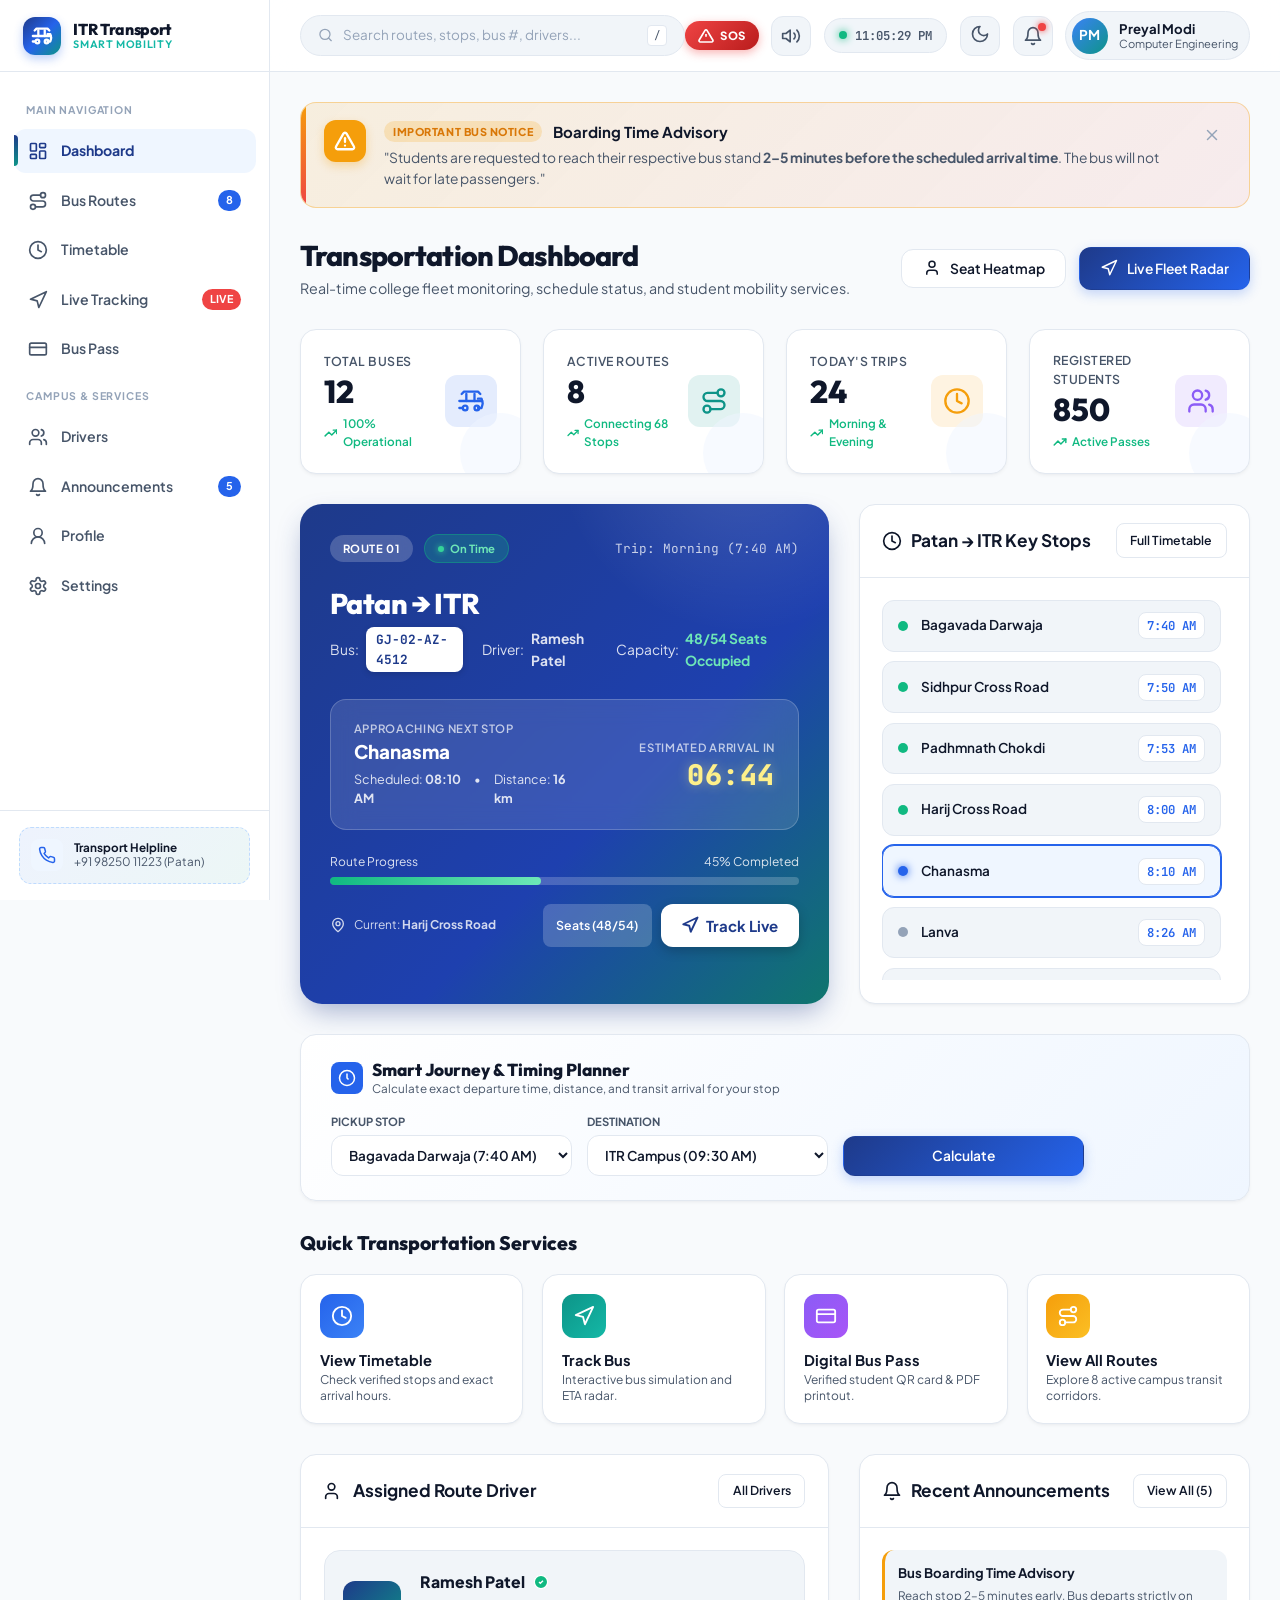
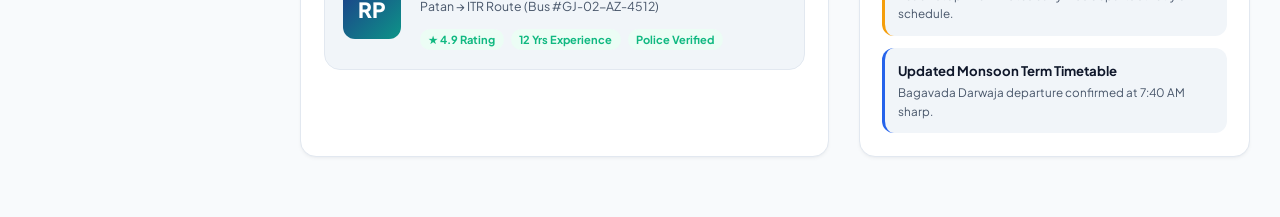
==== index.html @ 376e0df1 "Baseline: original Smart College Transport" ====
<!DOCTYPE html>
<html lang="en">
<head>
    <meta charset="UTF-8">
    <meta name="viewport" content="width=device-width, initial-scale=1.0">
    <title>Smart College Transport Management System</title>
    <meta name="description" content="Modern, smart college transportation portal for bus routes, live tracking simulation, timetables, and digital bus passes.">
    
    <!-- CSS Stylesheets -->
    <link rel="stylesheet" href="css/style.css">
    <link rel="stylesheet" href="css/dashboard.css">
    <link rel="stylesheet" href="css/responsive.css">
</head>
<body>
    <div class="app-container">
        <!-- Sidebar Navigation -->
        <aside class="sidebar">
            <div class="sidebar-header">
                <a href="index.html" class="brand-badge">
                    <div class="brand-icon">
                        <svg xmlns="http://www.w3.org/2000/svg" width="22" height="22" viewBox="0 0 24 24" fill="none" stroke="currentColor" stroke-width="2.5" stroke-linecap="round" stroke-linejoin="round"><path d="M8 6v6"></path><path d="M15 6v6"></path><path d="M2 12h19.6"></path><path d="M18 18h3s.5-1.7.8-2.8c.1-.4.2-.8.2-1.2 0-.4-.1-.8-.2-1.2l-.8-2.8H18"></path><path d="M4 18H2"></path><path d="m4 6 2-2h12l2 2"></path><circle cx="7" cy="18" r="2"></circle><circle cx="17" cy="18" r="2"></circle></svg>
                    </div>
                    <div class="brand-text">
                        <span class="brand-title">ITR Transport</span>
                        <span class="brand-subtitle">Smart Mobility</span>
                    </div>
                </a>
            </div>

            <nav class="sidebar-nav">
                <div class="nav-section-title">Main Navigation</div>
                <a href="index.html" class="nav-link active">
                    <svg xmlns="http://www.w3.org/2000/svg" width="20" height="20" viewBox="0 0 24 24" fill="none" stroke="currentColor" stroke-width="2" stroke-linecap="round" stroke-linejoin="round"><rect width="7" height="9" x="3" y="3" rx="1"></rect><rect width="7" height="5" x="14" y="3" rx="1"></rect><rect width="7" height="9" x="14" y="12" rx="1"></rect><rect width="7" height="5" x="3" y="16" rx="1"></rect></svg>
                    <span>Dashboard</span>
                </a>
                <a href="routes.html" class="nav-link">
                    <svg xmlns="http://www.w3.org/2000/svg" width="20" height="20" viewBox="0 0 24 24" fill="none" stroke="currentColor" stroke-width="2" stroke-linecap="round" stroke-linejoin="round"><circle cx="6" cy="19" r="3"></circle><path d="M9 19h8.5a3.5 3.5 0 0 0 0-7h-11a3.5 3.5 0 0 1 0-7H15"></path><circle cx="18" cy="5" r="3"></circle></svg>
                    <span>Bus Routes</span>
                    <span class="nav-badge">8</span>
                </a>
                <a href="timetable.html" class="nav-link">
                    <svg xmlns="http://www.w3.org/2000/svg" width="20" height="20" viewBox="0 0 24 24" fill="none" stroke="currentColor" stroke-width="2" stroke-linecap="round" stroke-linejoin="round"><circle cx="12" cy="12" r="10"></circle><polyline points="12 6 12 12 16 14"></polyline></svg>
                    <span>Timetable</span>
                </a>
                <a href="tracking.html" class="nav-link">
                    <svg xmlns="http://www.w3.org/2000/svg" width="20" height="20" viewBox="0 0 24 24" fill="none" stroke="currentColor" stroke-width="2" stroke-linecap="round" stroke-linejoin="round"><polygon points="3 11 22 2 13 21 11 13 3 11"></polygon></svg>
                    <span>Live Tracking</span>
                    <span class="nav-badge live-pulse">LIVE</span>
                </a>
                <a href="bus-pass.html" class="nav-link">
                    <svg xmlns="http://www.w3.org/2000/svg" width="20" height="20" viewBox="0 0 24 24" fill="none" stroke="currentColor" stroke-width="2" stroke-linecap="round" stroke-linejoin="round"><rect width="20" height="14" x="2" y="5" rx="2"></rect><line x1="2" x2="22" y1="10" y2="10"></line></svg>
                    <span>Bus Pass</span>
                </a>

                <div class="nav-section-title">Campus & Services</div>
                <a href="drivers.html" class="nav-link">
                    <svg xmlns="http://www.w3.org/2000/svg" width="20" height="20" viewBox="0 0 24 24" fill="none" stroke="currentColor" stroke-width="2" stroke-linecap="round" stroke-linejoin="round"><path d="M16 21v-2a4 4 0 0 0-4-4H6a4 4 0 0 0-4 4v2"></path><circle cx="9" cy="7" r="4"></circle><path d="M22 21v-2a4 4 0 0 0-3-3.87"></path><path d="M16 3.13a4 4 0 0 1 0 7.75"></path></svg>
                    <span>Drivers</span>
                </a>
                <a href="announcements.html" class="nav-link">
                    <svg xmlns="http://www.w3.org/2000/svg" width="20" height="20" viewBox="0 0 24 24" fill="none" stroke="currentColor" stroke-width="2" stroke-linecap="round" stroke-linejoin="round"><path d="M6 8a6 6 0 0 1 12 0c0 7 3 9 3 9H3s3-2 3-9"></path><path d="M10.3 21a1.94 1.94 0 0 0 3.4 0"></path></svg>
                    <span>Announcements</span>
                    <span class="nav-badge">5</span>
                </a>
                <a href="profile.html" class="nav-link">
                    <svg xmlns="http://www.w3.org/2000/svg" width="20" height="20" viewBox="0 0 24 24" fill="none" stroke="currentColor" stroke-width="2" stroke-linecap="round" stroke-linejoin="round"><circle cx="12" cy="8" r="5"></circle><path d="M20 21a8 8 0 1 0-16 0"></path></svg>
                    <span>Profile</span>
                </a>
                <a href="settings.html" class="nav-link">
                    <svg xmlns="http://www.w3.org/2000/svg" width="20" height="20" viewBox="0 0 24 24" fill="none" stroke="currentColor" stroke-width="2" stroke-linecap="round" stroke-linejoin="round"><path d="M12.22 2h-.44a2 2 0 0 0-2 2v.18a2 2 0 0 1-1 1.73l-.43.25a2 2 0 0 1-2 0l-.15-.08a2 2 0 0 0-2.73.73l-.22.38a2 2 0 0 0 .73 2.73l.15.1a2 2 0 0 1 1 1.72v.51a2 2 0 0 1-1 1.74l-.15.09a2 2 0 0 0-.73 2.73l.22.38a2 2 0 0 0 2.73.73l.15-.08a2 2 0 0 1 2 0l.43.25a2 2 0 0 1 1 1.73V20a2 2 0 0 0 2 2h.44a2 2 0 0 0 2-2v-.18a2 2 0 0 1 1-1.73l.43-.25a2 2 0 0 1 2 0l.15.08a2 2 0 0 0 2.73-.73l.22-.39a2 2 0 0 0-.73-2.73l-.15-.08a2 2 0 0 1-1-1.74v-.5a2 2 0 0 1 1-1.74l.15-.09a2 2 0 0 0 .73-2.73l-.22-.38a2 2 0 0 0-2.73-.73l-.15.08a2 2 0 0 1-2 0l-.43-.25a2 2 0 0 1-1-1.73V4a2 2 0 0 0-2-2z"></path><circle cx="12" cy="12" r="3"></circle></svg>
                    <span>Settings</span>
                </a>
            </nav>

            <div class="sidebar-footer">
                <div class="sidebar-driver-assist">
                    <div class="help-icon">
                        <svg xmlns="http://www.w3.org/2000/svg" width="18" height="18" viewBox="0 0 24 24" fill="none" stroke="currentColor" stroke-width="2" stroke-linecap="round" stroke-linejoin="round"><path d="M22 16.92v3a2 2 0 0 1-2.18 2 19.79 19.79 0 0 1-8.63-3.07 19.5 19.5 0 0 1-6-6 19.79 19.79 0 0 1-3.07-8.67A2 2 0 0 1 4.11 2h3a2 2 0 0 1 2 1.72 12.84 12.84 0 0 0 .7 2.81 2 2 0 0 1-.45 2.11L8.09 9.91a16 16 0 0 0 6 6l1.27-1.27a2 2 0 0 1 2.11-.45 12.84 12.84 0 0 0 2.81.7A2 2 0 0 1 22 16.92z"></path></svg>
                    </div>
                    <div class="help-info">
                        <div class="help-title">Transport Helpline</div>
                        <div class="help-sub">+91 98250 11223 (Patan)</div>
                    </div>
                </div>
            </div>
        </aside>

        <!-- Main Content Area -->
        <div class="main-wrapper">
            <!-- Header / Navbar -->
            <header class="top-header">
                <div class="header-left">
                    <button class="menu-toggle-btn" aria-label="Toggle Navigation Menu">
                        <svg xmlns="http://www.w3.org/2000/svg" width="22" height="22" viewBox="0 0 24 24" fill="none" stroke="currentColor" stroke-width="2" stroke-linecap="round" stroke-linejoin="round"><line x1="4" x2="20" y1="12" y2="12"></line><line x1="4" x2="20" y1="6" y2="6"></line><line x1="4" x2="20" y1="18" y2="18"></line></svg>
                    </button>
                    
                    <div class="global-search-bar trigger-search-modal">
                        <div class="search-input-wrapper">
                            <svg xmlns="http://www.w3.org/2000/svg" width="18" height="18" viewBox="0 0 24 24" fill="none" stroke="currentColor" stroke-width="2" stroke-linecap="round" stroke-linejoin="round" class="search-icon"><circle cx="11" cy="11" r="8"></circle><path d="m21 21-4.3-4.3"></path></svg>
                            <span class="search-input" style="color: var(--text-subtle);">Search routes, stops, bus #, drivers...</span>
                            <span class="search-shortcut">/</span>
                        </div>
                    </div>
                </div>

                <div class="header-right">
                    <!-- SOS Safety Button -->
                    <button class="sos-header-btn trigger-sos-modal" aria-label="Emergency SOS">
                        <svg xmlns="http://www.w3.org/2000/svg" width="16" height="16" viewBox="0 0 24 24" fill="none" stroke="currentColor" stroke-width="2.5"><path d="M10.29 3.86 1.82 18a2 2 0 0 0 1.71 3h16.94a2 2 0 0 0 1.71-3L13.71 3.86a2 2 0 0 0-3.42 0z"></path><line x1="12" y1="9" x2="12" y2="13"></line><line x1="12" y1="17" x2="12.01" y2="17"></line></svg>
                        <span>SOS</span>
                    </button>

                    <!-- Audio Synth Mute Toggle -->
                    <button id="headerAudioToggleBtn" class="header-action-btn" aria-label="Toggle Sound & Voice">
                        <svg xmlns="http://www.w3.org/2000/svg" width="20" height="20" viewBox="0 0 24 24" fill="none" stroke="currentColor" stroke-width="2" stroke-linecap="round" stroke-linejoin="round"><polygon points="11 5 6 9 2 9 2 15 6 15 11 19 11 5"></polygon><path d="M15.54 8.46a5 5 0 0 1 0 7.07"></path><path d="M19.07 4.93a10 10 0 0 1 0 14.14"></path></svg>
                    </button>

                    <div class="live-clock-pill">
                        <span class="pulse-dot"></span>
                        <span id="liveClockDisplay">07:40:00 AM</span>
                    </div>

                    <button class="header-action-btn theme-toggle-btn" aria-label="Toggle Theme">
                        <span class="theme-icon">
                            <svg xmlns="http://www.w3.org/2000/svg" width="20" height="20" viewBox="0 0 24 24" fill="none" stroke="currentColor" stroke-width="2" stroke-linecap="round" stroke-linejoin="round"><path d="M12 3a6 6 0 0 0 9 9 9 9 0 1 1-9-9Z"></path></svg>
                        </span>
                    </button>

                    <a href="announcements.html" class="header-action-btn" aria-label="Notifications">
                        <svg xmlns="http://www.w3.org/2000/svg" width="20" height="20" viewBox="0 0 24 24" fill="none" stroke="currentColor" stroke-width="2" stroke-linecap="round" stroke-linejoin="round"><path d="M6 8a6 6 0 0 1 12 0c0 7 3 9 3 9H3s3-2 3-9"></path><path d="M10.3 21a1.94 1.94 0 0 0 3.4 0"></path></svg>
                        <span class="btn-badge"></span>
                    </a>

                    <a href="profile.html" class="header-profile-btn">
                        <div class="avatar-circle header-student-avatar">PM</div>
                        <div class="profile-meta">
                            <div class="profile-name header-student-name">Preyal Modi</div>
                            <div class="profile-role header-student-role">Computer Engineering</div>
                        </div>
                    </a>
                </div>
            </header>

            <!-- Dashboard Body -->
            <main class="page-content">
                <!-- Important Transport Notice Banner -->
                <div class="notice-banner">
                    <div class="notice-icon-box">
                        <svg xmlns="http://www.w3.org/2000/svg" width="22" height="22" viewBox="0 0 24 24" fill="none" stroke="currentColor" stroke-width="2.5" stroke-linecap="round" stroke-linejoin="round"><path d="m21.73 18-8-14a2 2 0 0 0-3.48 0l-8 14A2 2 0 0 0 4 21h16a2 2 0 0 0 1.73-3Z"></path><line x1="12" y1="9" x2="12" y2="13"></line><line x1="12" y1="17" x2="12.01" y2="17"></line></svg>
                    </div>
                    <div class="notice-content">
                        <div class="notice-header-row">
                            <span class="notice-tag">Important Bus Notice</span>
                            <span class="notice-title">Boarding Time Advisory</span>
                        </div>
                        <p class="notice-text">
                            "Students are requested to reach their respective bus stand <strong>2–5 minutes before the scheduled arrival time</strong>. The bus will not wait for late passengers."
                        </p>
                    </div>
                    <button class="notice-close-btn" onclick="this.closest('.notice-banner').remove()" aria-label="Dismiss Notice">
                        <svg xmlns="http://www.w3.org/2000/svg" width="18" height="18" viewBox="0 0 24 24" fill="none" stroke="currentColor" stroke-width="2" stroke-linecap="round" stroke-linejoin="round"><line x1="18" y1="6" x2="6" y2="18"></line><line x1="6" y1="6" x2="18" y2="18"></line></svg>
                    </button>
                </div>

                <!-- Page Header Title -->
                <div class="page-header">
                    <div class="page-title-group">
                        <h1>
                            <span>Transportation Dashboard</span>
                        </h1>
                        <p class="page-subtitle">Real-time college fleet monitoring, schedule status, and student mobility services.</p>
                    </div>
                    <div class="page-actions">
                        <button class="btn btn-secondary trigger-seat-modal">
                            <svg xmlns="http://www.w3.org/2000/svg" width="18" height="18" viewBox="0 0 24 24" fill="none" stroke="currentColor" stroke-width="2"><path d="M19 21v-2a4 4 0 0 0-4-4H9a4 4 0 0 0-4 4v2"></path><circle cx="12" cy="7" r="4"></circle></svg>
                            <span>Seat Heatmap</span>
                        </button>
                        <a href="tracking.html" class="btn btn-primary">
                            <svg xmlns="http://www.w3.org/2000/svg" width="18" height="18" viewBox="0 0 24 24" fill="none" stroke="currentColor" stroke-width="2" stroke-linecap="round" stroke-linejoin="round"><polygon points="3 11 22 2 13 21 11 13 3 11"></polygon></svg>
                            <span>Live Fleet Radar</span>
                        </a>
                    </div>
                </div>

                <!-- Statistics Cards (4 Cards) -->
                <section class="stats-grid">
                    <!-- Total Buses -->
                    <div class="stat-card stat-buses">
                        <div class="stat-info">
                            <span class="stat-label">Total Buses</span>
                            <span class="stat-value">12</span>
                            <div class="stat-trend">
                                <svg xmlns="http://www.w3.org/2000/svg" width="14" height="14" viewBox="0 0 24 24" fill="none" stroke="currentColor" stroke-width="2.5" stroke-linecap="round" stroke-linejoin="round"><polyline points="22 7 13.5 15.5 8.5 10.5 2 17"></polyline><polyline points="16 7 22 7 22 13"></polyline></svg>
                                <span>100% Operational</span>
                            </div>
                        </div>
                        <div class="stat-icon-wrapper">
                            <svg xmlns="http://www.w3.org/2000/svg" width="28" height="28" viewBox="0 0 24 24" fill="none" stroke="currentColor" stroke-width="2" stroke-linecap="round" stroke-linejoin="round"><path d="M8 6v6"></path><path d="M15 6v6"></path><path d="M2 12h19.6"></path><path d="M18 18h3s.5-1.7.8-2.8c.1-.4.2-.8.2-1.2 0-.4-.1-.8-.2-1.2l-.8-2.8H18"></path><path d="M4 18H2"></path><path d="m4 6 2-2h12l2 2"></path><circle cx="7" cy="18" r="2"></circle><circle cx="17" cy="18" r="2"></circle></svg>
                        </div>
                    </div>

                    <!-- Active Routes -->
                    <div class="stat-card stat-routes">
                        <div class="stat-info">
                            <span class="stat-label">Active Routes</span>
                            <span class="stat-value">8</span>
                            <div class="stat-trend">
                                <svg xmlns="http://www.w3.org/2000/svg" width="14" height="14" viewBox="0 0 24 24" fill="none" stroke="currentColor" stroke-width="2.5" stroke-linecap="round" stroke-linejoin="round"><polyline points="22 7 13.5 15.5 8.5 10.5 2 17"></polyline><polyline points="16 7 22 7 22 13"></polyline></svg>
                                <span>Connecting 68 Stops</span>
                            </div>
                        </div>
                        <div class="stat-icon-wrapper">
                            <svg xmlns="http://www.w3.org/2000/svg" width="28" height="28" viewBox="0 0 24 24" fill="none" stroke="currentColor" stroke-width="2" stroke-linecap="round" stroke-linejoin="round"><circle cx="6" cy="19" r="3"></circle><path d="M9 19h8.5a3.5 3.5 0 0 0 0-7h-11a3.5 3.5 0 0 1 0-7H15"></path><circle cx="18" cy="5" r="3"></circle></svg>
                        </div>
                    </div>

                    <!-- Today's Trips -->
                    <div class="stat-card stat-trips">
                        <div class="stat-info">
                            <span class="stat-label">Today's Trips</span>
                            <span class="stat-value">24</span>
                            <div class="stat-trend">
                                <svg xmlns="http://www.w3.org/2000/svg" width="14" height="14" viewBox="0 0 24 24" fill="none" stroke="currentColor" stroke-width="2.5" stroke-linecap="round" stroke-linejoin="round"><polyline points="22 7 13.5 15.5 8.5 10.5 2 17"></polyline><polyline points="16 7 22 7 22 13"></polyline></svg>
                                <span>Morning & Evening</span>
                            </div>
                        </div>
                        <div class="stat-icon-wrapper">
                            <svg xmlns="http://www.w3.org/2000/svg" width="28" height="28" viewBox="0 0 24 24" fill="none" stroke="currentColor" stroke-width="2" stroke-linecap="round" stroke-linejoin="round"><circle cx="12" cy="12" r="10"></circle><polyline points="12 6 12 12 16 14"></polyline></svg>
                        </div>
                    </div>

                    <!-- Registered Students -->
                    <div class="stat-card stat-students">
                        <div class="stat-info">
                            <span class="stat-label">Registered Students</span>
                            <span class="stat-value">850</span>
                            <div class="stat-trend">
                                <svg xmlns="http://www.w3.org/2000/svg" width="14" height="14" viewBox="0 0 24 24" fill="none" stroke="currentColor" stroke-width="2.5" stroke-linecap="round" stroke-linejoin="round"><polyline points="22 7 13.5 15.5 8.5 10.5 2 17"></polyline><polyline points="16 7 22 7 22 13"></polyline></svg>
                                <span>Active Passes</span>
                            </div>
                        </div>
                        <div class="stat-icon-wrapper">
                            <svg xmlns="http://www.w3.org/2000/svg" width="28" height="28" viewBox="0 0 24 24" fill="none" stroke="currentColor" stroke-width="2" stroke-linecap="round" stroke-linejoin="round"><path d="M16 21v-2a4 4 0 0 0-4-4H6a4 4 0 0 0-4 4v2"></path><circle cx="9" cy="7" r="4"></circle><path d="M22 21v-2a4 4 0 0 0-3-3.87"></path><path d="M16 3.13a4 4 0 0 1 0 7.75"></path></svg>
                        </div>
                    </div>
                </section>

                <!-- Dashboard Grid (Upcoming Bus Card + Stops Preview) -->
                <div class="dashboard-grid">
                    <!-- Upcoming Bus Hero Card -->
                    <div class="upcoming-bus-card">
                        <div class="upcoming-header">
                            <div class="upcoming-badge-row">
                                <span class="route-tag-pill">Route 01</span>
                                <span class="route-status-pill">
                                    <span class="live-dot"></span>
                                    On Time
                                </span>
                            </div>
                            <span style="font-family: var(--font-mono); font-size: 0.85rem; color: rgba(255,255,255,0.75);">Trip: Morning (7:40 AM)</span>
                        </div>

                        <h2 class="route-title-large">Patan → ITR</h2>
                        
                        <div class="bus-meta-row">
                            <div class="bus-meta-item">
                                <span>Bus:</span>
                                <span class="bus-number-badge">GJ-02-AZ-4512</span>
                            </div>
                            <div class="bus-meta-item">
                                <span>Driver:</span>
                                <strong>Ramesh Patel</strong>
                            </div>
                            <div class="bus-meta-item">
                                <span>Capacity:</span>
                                <strong style="color: #6ee7b7; cursor:pointer;" class="trigger-seat-modal">48/54 Seats Occupied</strong>
                            </div>
                        </div>

                        <!-- Next Stop & Countdown Box -->
                        <div class="next-stop-countdown-box">
                            <div class="next-stop-info">
                                <span class="next-stop-label">Approaching Next Stop</span>
                                <div class="next-stop-name" id="dashNextStopName">Chanasma</div>
                                <div class="next-stop-time-details">
                                    <span>Scheduled: <strong id="dashNextStopTime">08:10 AM</strong></span>
                                    <span>•</span>
                                    <span>Distance: <strong>16 km</strong></span>
                                </div>
                            </div>

                            <div class="countdown-wrapper">
                                <span class="countdown-label">Estimated Arrival In</span>
                                <div class="countdown-timer" id="dashCountdownTimer">06:45</div>
                            </div>
                        </div>

                        <!-- Progress Bar & Actions Footer -->
                        <div style="margin-bottom: 1.25rem;">
                            <div style="display: flex; justify-content: space-between; font-size: 0.8rem; margin-bottom: 0.4rem; color: rgba(255,255,255,0.85);">
                                <span>Route Progress</span>
                                <span id="dashProgressPercent">45% Completed</span>
                            </div>
                            <div style="height: 8px; background: rgba(255,255,255,0.2); border-radius: 999px; overflow: hidden;">
                                <div id="dashProgressBar" style="width: 45%; height: 100%; background: linear-gradient(to right, #10b981, #6ee7b7); border-radius: 999px; transition: width 0.5s ease;"></div>
                            </div>
                        </div>

                        <div class="upcoming-card-footer">
                            <div class="live-indicator-badge">
                                <svg xmlns="http://www.w3.org/2000/svg" width="16" height="16" viewBox="0 0 24 24" fill="none" stroke="currentColor" stroke-width="2" stroke-linecap="round" stroke-linejoin="round"><path d="M12 2a8 8 0 0 0-8 8c0 5.25 8 12 8 12s8-6.75 8-12a8 8 0 0 0-8-8z"></path><circle cx="12" cy="10" r="3"></circle></svg>
                                <span>Current: <strong id="dashCurrentStop">Harij Cross Road</strong></span>
                            </div>
                            <div style="display: flex; gap: 0.6rem;">
                                <button class="btn btn-sm btn-secondary trigger-seat-modal" style="background: rgba(255,255,255,0.2); color:#fff; border:none;">
                                    Seats (48/54)
                                </button>
                                <a href="tracking.html?route=patan-itr" class="track-now-btn">
                                    <svg xmlns="http://www.w3.org/2000/svg" width="18" height="18" viewBox="0 0 24 24" fill="none" stroke="currentColor" stroke-width="2.5" stroke-linecap="round" stroke-linejoin="round"><polygon points="3 11 22 2 13 21 11 13 3 11"></polygon></svg>
                                    <span>Track Live</span>
                                </a>
                            </div>
                        </div>
                    </div>

                    <!-- Stops Timeline Snapshot -->
                    <div class="card">
                        <div class="card-header">
                            <div class="card-title">
                                <svg xmlns="http://www.w3.org/2000/svg" width="20" height="20" viewBox="0 0 24 24" fill="none" stroke="currentColor" stroke-width="2" stroke-linecap="round" stroke-linejoin="round"><circle cx="12" cy="12" r="10"></circle><polyline points="12 6 12 12 16 14"></polyline></svg>
                                <span>Patan → ITR Key Stops</span>
                            </div>
                            <a href="timetable.html?route=patan-itr" class="btn btn-secondary btn-sm">Full Timetable</a>
                        </div>
                        <div class="card-body">
                            <div class="stops-preview-list" id="dashStopsPreviewList">
                                <!-- Populated dynamically by JS -->
                            </div>
                        </div>
                    </div>
                </div>

                <!-- Smart Journey Planner Widget -->
                <div class="card" style="margin-bottom: 2rem; background: linear-gradient(135deg, var(--bg-surface) 0%, var(--primary-subtle) 100%);">
                    <div class="card-body" style="padding: 1.6rem 2rem;">
                        <div style="display: flex; align-items: center; gap: 0.6rem; margin-bottom: 1rem;">
                            <div style="width: 32px; height: 32px; border-radius: var(--radius-sm); background: var(--primary-light); color:#fff; display: flex; align-items: center; justify-content: center;">
                                <svg xmlns="http://www.w3.org/2000/svg" width="18" height="18" viewBox="0 0 24 24" fill="none" stroke="currentColor" stroke-width="2"><circle cx="12" cy="12" r="10"></circle><polyline points="12 6 12 12 14 14"></polyline></svg>
                            </div>
                            <div>
                                <h3 style="font-size: 1.15rem; font-weight: 800; color: var(--text-main);">Smart Journey & Timing Planner</h3>
                                <div style="font-size: 0.78rem; color: var(--text-muted);">Calculate exact departure time, distance, and transit arrival for your stop</div>
                            </div>
                        </div>

                        <div style="display: grid; grid-template-columns: repeat(auto-fit, minmax(220px, 1fr)) 120px; gap: 1rem; align-items: flex-end;">
                            <div>
                                <label style="display:block; font-size:0.75rem; font-weight:700; text-transform:uppercase; color:var(--text-muted); margin-bottom:0.3rem;">Pickup Stop</label>
                                <select id="plannerOriginSelect" style="width:100%; background:var(--bg-surface); border:1px solid var(--border-color); border-radius:var(--radius-md); padding:0.65rem 0.85rem; font-size:0.9rem; font-weight:600;">
                                    <!-- Populated dynamically -->
                                </select>
                            </div>
                            <div>
                                <label style="display:block; font-size:0.75rem; font-weight:700; text-transform:uppercase; color:var(--text-muted); margin-bottom:0.3rem;">Destination</label>
                                <select id="plannerDestSelect" style="width:100%; background:var(--bg-surface); border:1px solid var(--border-color); border-radius:var(--radius-md); padding:0.65rem 0.85rem; font-size:0.9rem; font-weight:600;">
                                    <option value="ITR">ITR Campus (09:30 AM)</option>
                                </select>
                            </div>
                            <button id="plannerCalcBtn" class="btn btn-primary" style="padding:0.7rem 1rem;">
                                Calculate
                            </button>
                        </div>

                        <div id="plannerResultBox" style="display:none; margin-top:1.25rem; padding:1rem 1.25rem; background:var(--bg-surface); border-radius:var(--radius-md); border:1px solid var(--primary-border);">
                            <!-- Populated on calculation -->
                        </div>
                    </div>
                </div>

                <!-- Quick Actions Section (4 Buttons) -->
                <div class="page-title-group" style="margin-bottom: 1.25rem;">
                    <h2 style="font-size: 1.3rem; font-weight: 800;">Quick Transportation Services</h2>
                </div>
                <section class="quick-actions-bar">
                    <!-- View Timetable -->
                    <a href="timetable.html" class="action-card action-timetable">
                        <div class="action-icon">
                            <svg xmlns="http://www.w3.org/2000/svg" width="22" height="22" viewBox="0 0 24 24" fill="none" stroke="currentColor" stroke-width="2" stroke-linecap="round" stroke-linejoin="round"><circle cx="12" cy="12" r="10"></circle><polyline points="12 6 12 12 16 14"></polyline></svg>
                        </div>
                        <div>
                            <div class="action-title">View Timetable</div>
                            <div class="action-desc">Check verified stops and exact arrival hours.</div>
                        </div>
                    </a>

                    <!-- Track Bus -->
                    <a href="tracking.html" class="action-card action-tracking">
                        <div class="action-icon">
                            <svg xmlns="http://www.w3.org/2000/svg" width="22" height="22" viewBox="0 0 24 24" fill="none" stroke="currentColor" stroke-width="2" stroke-linecap="round" stroke-linejoin="round"><polygon points="3 11 22 2 13 21 11 13 3 11"></polygon></svg>
                        </div>
                        <div>
                            <div class="action-title">Track Bus</div>
                            <div class="action-desc">Interactive bus simulation and ETA radar.</div>
                        </div>
                    </a>

                    <!-- Bus Pass -->
                    <a href="bus-pass.html" class="action-card action-pass">
                        <div class="action-icon">
                            <svg xmlns="http://www.w3.org/2000/svg" width="22" height="22" viewBox="0 0 24 24" fill="none" stroke="currentColor" stroke-width="2" stroke-linecap="round" stroke-linejoin="round"><rect width="20" height="14" x="2" y="5" rx="2"></rect><line x1="2" x2="22" y1="10" y2="10"></line></svg>
                        </div>
                        <div>
                            <div class="action-title">Digital Bus Pass</div>
                            <div class="action-desc">Verified student QR card & PDF printout.</div>
                        </div>
                    </a>

                    <!-- View Routes -->
                    <a href="routes.html" class="action-card action-routes">
                        <div class="action-icon">
                            <svg xmlns="http://www.w3.org/2000/svg" width="22" height="22" viewBox="0 0 24 24" fill="none" stroke="currentColor" stroke-width="2" stroke-linecap="round" stroke-linejoin="round"><circle cx="6" cy="19" r="3"></circle><path d="M9 19h8.5a3.5 3.5 0 0 0 0-7h-11a3.5 3.5 0 0 1 0-7H15"></path><circle cx="18" cy="5" r="3"></circle></svg>
                        </div>
                        <div>
                            <div class="action-title">View All Routes</div>
                            <div class="action-desc">Explore 8 active campus transit corridors.</div>
                        </div>
                    </a>
                </section>

                <!-- Driver & Announcement Highlights Row -->
                <div class="dashboard-grid" style="margin-top: 1rem;">
                    <!-- Assigned Driver Highlight -->
                    <div class="card">
                        <div class="card-header">
                            <div class="card-title">
                                <svg xmlns="http://www.w3.org/2000/svg" width="20" height="20" viewBox="0 0 24 24" fill="none" stroke="currentColor" stroke-width="2" stroke-linecap="round" stroke-linejoin="round"><path d="M16 21v-2a4 4 0 0 0-4-4H6a4 4 0 0 0-4 4v2"></path><circle cx="9" cy="7" r="4"></circle></svg>
                                <span>Assigned Route Driver</span>
                            </div>
                            <a href="drivers.html" class="btn btn-secondary btn-sm">All Drivers</a>
                        </div>
                        <div class="card-body">
                            <div class="driver-snapshot-card">
                                <div class="driver-avatar-box">RP</div>
                                <div class="driver-snapshot-info">
                                    <div class="driver-snapshot-name">
                                        <span>Ramesh Patel</span>
                                        <svg xmlns="http://www.w3.org/2000/svg" width="16" height="16" viewBox="0 0 24 24" fill="#10b981" stroke="#ffffff" stroke-width="2"><circle cx="12" cy="12" r="10"></circle><polyline points="9 12 11 14 15 10"></polyline></svg>
                                    </div>
                                    <div class="driver-snapshot-sub">
                                        Patan → ITR Route (Bus #GJ-02-AZ-4512)
                                    </div>
                                    <div style="display: flex; gap: 0.5rem; flex-wrap: wrap; margin-top: 0.5rem;">
                                        <span class="driver-snapshot-badge">★ 4.9 Rating</span>
                                        <span class="driver-snapshot-badge">12 Yrs Experience</span>
                                        <span class="driver-snapshot-badge">Police Verified</span>
                                    </div>
                                </div>
                            </div>
                        </div>
                    </div>

                    <!-- Recent Announcements Preview -->
                    <div class="card">
                        <div class="card-header">
                            <div class="card-title">
                                <svg xmlns="http://www.w3.org/2000/svg" width="20" height="20" viewBox="0 0 24 24" fill="none" stroke="currentColor" stroke-width="2" stroke-linecap="round" stroke-linejoin="round"><path d="M6 8a6 6 0 0 1 12 0c0 7 3 9 3 9H3s3-2 3-9"></path><path d="M10.3 21a1.94 1.94 0 0 0 3.4 0"></path></svg>
                                <span>Recent Announcements</span>
                            </div>
                            <a href="announcements.html" class="btn btn-secondary btn-sm">View All (5)</a>
                        </div>
                        <div class="card-body" style="display: flex; flex-direction: column; gap: 0.85rem;">
                            <div style="padding: 0.85rem; border-radius: var(--radius-md); background: var(--bg-muted); border-left: 3px solid #f59e0b;">
                                <div style="font-weight: 700; font-size: 0.88rem; color: var(--text-main);">Bus Boarding Time Advisory</div>
                                <div style="font-size: 0.78rem; color: var(--text-muted); margin-top: 0.2rem;">Reach stop 2–5 minutes early. Bus departs strictly on schedule.</div>
                            </div>
                            <div style="padding: 0.85rem; border-radius: var(--radius-md); background: var(--bg-muted); border-left: 3px solid #2563eb;">
                                <div style="font-weight: 700; font-size: 0.88rem; color: var(--text-main);">Updated Monsoon Term Timetable</div>
                                <div style="font-size: 0.78rem; color: var(--text-muted); margin-top: 0.2rem;">Bagavada Darwaja departure confirmed at 7:40 AM sharp.</div>
                            </div>
                        </div>
                    </div>
                </div>
            </main>
        </div>
    </div>

    <!-- Scripts -->
    <script src="js/storage.js"></script>
    <script src="js/audio.js"></script>
    <script src="js/app.js"></script>
    <script>
        // Dashboard specific live countdown & Journey planner logic
        document.addEventListener('DOMContentLoaded', () => {
            const patanRoute = AppStorage.getRouteById('patan-itr');
            const stopsContainer = document.getElementById('dashStopsPreviewList');
            const plannerSelect = document.getElementById('plannerOriginSelect');
            const calcBtn = document.getElementById('plannerCalcBtn');
            const resultBox = document.getElementById('plannerResultBox');

            // Render Preview Stops
            if (stopsContainer && patanRoute) {
                stopsContainer.innerHTML = patanRoute.stops.map((stop, idx) => {
                    const isPassed = idx < 4;
                    const isNext = idx === 4;
                    let dotClass = isPassed ? 'passed' : (isNext ? 'current-target' : '');

                    return `
                        <div class="stop-preview-item ${dotClass}">
                            <div class="stop-preview-left">
                                <div class="stop-dot"></div>
                                <span class="stop-name-text">${stop.name}</span>
                            </div>
                            <span class="stop-time-badge">${stop.time}</span>
                        </div>
                    `;
                }).join('');
            }

            // Populate Planner Origin Stops
            if (plannerSelect && patanRoute) {
                plannerSelect.innerHTML = patanRoute.stops.slice(0, -1).map(s => `
                    <option value="${s.id}">${s.name} (${s.time})</option>
                `).join('');
            }

            if (calcBtn && plannerSelect) {
                calcBtn.addEventListener('click', () => {
                    if (window.AppAudio) AppAudio.playClick();
                    const stopId = parseInt(plannerSelect.value);
                    const stop = patanRoute.stops.find(s => s.id === stopId);
                    if (stop && resultBox) {
                        const distToCampus = 48 - stop.distanceKm;
                        resultBox.style.display = 'block';
                        resultBox.innerHTML = `
                            <div style="display:flex; justify-content:space-between; align-items:center; flex-wrap:wrap; gap:1rem;">
                                <div>
                                    <div style="font-weight:800; font-size:1.05rem; color:var(--primary-light);">Pickup: ${stop.name}</div>
                                    <div style="font-size:0.84rem; color:var(--text-muted); margin-top:0.2rem;">
                                        Scheduled Departure: <strong>${stop.time}</strong> | Distance to ITR: <strong>${distToCampus} km</strong>
                                    </div>
                                </div>
                                <div style="display:flex; gap:0.5rem;">
                                    <span class="badge badge-success">Boarding by ${stop.time}</span>
                                    <a href="tracking.html?route=patan-itr" class="btn btn-primary btn-sm">Track Bus Now</a>
                                </div>
                            </div>
                        `;
                    }
                });
            }

            // Live Countdown Timer
            let remainingSeconds = 405; // 6 mins 45 secs
            const timerEl = document.getElementById('dashCountdownTimer');
            
            setInterval(() => {
                if (remainingSeconds > 0) {
                    remainingSeconds--;
                } else {
                    remainingSeconds = 420; // reset for next simulation stop
                }

                const mins = String(Math.floor(remainingSeconds / 60)).padStart(2, '0');
                const secs = String(remainingSeconds % 60).padStart(2, '0');
                if (timerEl) timerEl.textContent = `${mins}:${secs}`;
            }, 1000);
        });
    </script>
</body>
</html>
---- css/style.css ----
/* ==========================================================================
   Smart College Transport Management System - Main Design System
   Modern, Professional, Clean UI with Light/Dark Mode Support
   ========================================================================== */

@import url('https://fonts.googleapis.com/css2?family=Outfit:wght@400;500;600;700;800&family=Plus+Jakarta+Sans:wght@400;500;600;700&family=JetBrains+Mono:wght@400;500;600&display=swap');

:root {
    /* Brand Colors - Sophisticated College Navy & Electric Emerald */
    --primary: #1e3a8a;
    --primary-light: #2563eb;
    --primary-subtle: #eff6ff;
    --primary-border: #bfdbfe;
    
    --accent: #0d9488;
    --accent-light: #14b8a6;
    --accent-subtle: #f0fdfa;
    
    --success: #10b981;
    --success-bg: #ecfdf5;
    --warning: #f59e0b;
    --warning-bg: #fffbeb;
    --danger: #ef4444;
    --danger-bg: #fef2f2;
    --info: #0284c7;
    --info-bg: #f0f9ff;

    /* Theme Neutral Scales (Light Mode Default) */
    --bg-base: #f8fafc;
    --bg-surface: #ffffff;
    --bg-surface-elevated: #ffffff;
    --bg-muted: #f1f5f9;
    --bg-subtle: #e2e8f0;

    --text-main: #0f172a;
    --text-muted: #475569;
    --text-subtle: #94a3b8;
    --text-inverse: #ffffff;

    --border-color: #e2e8f0;
    --border-light: #f1f5f9;
    --border-focus: #3b82f6;

    /* Shadows */
    --shadow-xs: 0 1px 2px 0 rgba(15, 23, 42, 0.04);
    --shadow-sm: 0 2px 4px -1px rgba(15, 23, 42, 0.06), 0 1px 2px -1px rgba(15, 23, 42, 0.04);
    --shadow-md: 0 6px 12px -2px rgba(15, 23, 42, 0.06), 0 3px 6px -3px rgba(15, 23, 42, 0.04);
    --shadow-lg: 0 12px 24px -4px rgba(15, 23, 42, 0.08), 0 6px 12px -6px rgba(15, 23, 42, 0.05);
    --shadow-glow: 0 0 20px rgba(37, 99, 235, 0.2);

    /* Radii */
    --radius-sm: 8px;
    --radius-md: 12px;
    --radius-lg: 16px;
    --radius-xl: 22px;
    --radius-full: 9999px;

    /* Typography */
    --font-heading: 'Outfit', -apple-system, BlinkMacSystemFont, 'Segoe UI', Roboto, sans-serif;
    --font-body: 'Plus Jakarta Sans', -apple-system, BlinkMacSystemFont, 'Segoe UI', Roboto, sans-serif;
    --font-mono: 'JetBrains Mono', monospace;

    /* Layout Dimensions */
    --sidebar-width: 270px;
    --sidebar-collapsed-width: 80px;
    --header-height: 72px;
    --transition-fast: 0.18s ease;
    --transition-base: 0.28s ease;
}

/* Dark Mode Overrides */
[data-theme="dark"] {
    --primary: #3b82f6;
    --primary-light: #60a5fa;
    --primary-subtle: rgba(59, 130, 246, 0.12);
    --primary-border: rgba(59, 130, 246, 0.3);

    --accent: #2dd4bf;
    --accent-light: #5eead4;
    --accent-subtle: rgba(45, 212, 191, 0.12);

    --bg-base: #0b0f19;
    --bg-surface: #111827;
    --bg-surface-elevated: #1e293b;
    --bg-muted: #1e293b;
    --bg-subtle: #334155;

    --text-main: #f8fafc;
    --text-muted: #94a3b8;
    --text-subtle: #64748b;
    --text-inverse: #0f172a;

    --border-color: #1e293b;
    --border-light: #1e293b;
    --border-focus: #60a5fa;

    --shadow-xs: 0 1px 2px 0 rgba(0, 0, 0, 0.4);
    --shadow-sm: 0 2px 6px -1px rgba(0, 0, 0, 0.45);
    --shadow-md: 0 8px 16px -2px rgba(0, 0, 0, 0.5);
    --shadow-lg: 0 16px 32px -4px rgba(0, 0, 0, 0.6);
    --shadow-glow: 0 0 24px rgba(59, 130, 246, 0.3);

    --success-bg: rgba(16, 185, 129, 0.15);
    --warning-bg: rgba(245, 158, 11, 0.15);
    --danger-bg: rgba(239, 68, 68, 0.15);
    --info-bg: rgba(2, 132, 199, 0.15);
}

/* ==========================================================================
   CSS Reset & Base
   ========================================================================== */
*, *::before, *::after {
    box-sizing: border-box;
    margin: 0;
    padding: 0;
}

html {
    font-size: 15px;
    scroll-behavior: smooth;
    -webkit-text-size-adjust: 100%;
}

body {
    font-family: var(--font-body);
    background-color: var(--bg-base);
    color: var(--text-main);
    line-height: 1.55;
    min-height: 100vh;
    display: flex;
    overflow-x: hidden;
    transition: background-color var(--transition-base), color var(--transition-base);
}

a {
    color: inherit;
    text-decoration: none;
}

button {
    font-family: inherit;
    cursor: pointer;
    border: none;
    background: none;
    outline: none;
}

input, select, textarea {
    font-family: inherit;
    font-size: inherit;
    color: inherit;
    background: transparent;
    border: none;
    outline: none;
}

h1, h2, h3, h4, h5, h6 {
    font-family: var(--font-heading);
    font-weight: 700;
    line-height: 1.25;
    color: var(--text-main);
}

/* ==========================================================================
   Layout Shell
   ========================================================================== */
.app-container {
    display: flex;
    width: 100%;
    min-height: 100vh;
    position: relative;
}

/* --------------------------------------------------------------------------
   Sidebar Navigation
   -------------------------------------------------------------------------- */
.sidebar {
    width: var(--sidebar-width);
    background-color: var(--bg-surface);
    border-right: 1px solid var(--border-color);
    display: flex;
    flex-direction: column;
    position: fixed;
    top: 0;
    bottom: 0;
    left: 0;
    z-index: 100;
    transition: transform var(--transition-base), width var(--transition-base), background-color var(--transition-base);
}

.sidebar-header {
    height: var(--header-height);
    padding: 0 1.5rem;
    display: flex;
    align-items: center;
    justify-content: space-between;
    border-bottom: 1px solid var(--border-color);
}

.brand-badge {
    display: flex;
    align-items: center;
    gap: 0.85rem;
    font-weight: 700;
    font-size: 1.15rem;
    font-family: var(--font-heading);
    color: var(--text-main);
}

.brand-icon {
    width: 38px;
    height: 38px;
    border-radius: var(--radius-md);
    background: linear-gradient(135deg, #1e3a8a 0%, #2563eb 50%, #0d9488 100%);
    display: flex;
    align-items: center;
    justify-content: center;
    color: #ffffff;
    box-shadow: 0 4px 10px rgba(37, 99, 235, 0.3);
    flex-shrink: 0;
}

.brand-text {
    display: flex;
    flex-direction: column;
    line-height: 1.15;
}

.brand-title {
    font-weight: 800;
    letter-spacing: -0.02em;
    font-size: 1.05rem;
}

.brand-subtitle {
    font-size: 0.72rem;
    font-weight: 600;
    color: var(--accent-light);
    letter-spacing: 0.06em;
    text-transform: uppercase;
}

.sidebar-nav {
    flex: 1;
    overflow-y: auto;
    padding: 1.25rem 0.9rem;
    display: flex;
    flex-direction: column;
    gap: 0.35rem;
}

.nav-section-title {
    font-size: 0.7rem;
    font-weight: 700;
    letter-spacing: 0.08em;
    text-transform: uppercase;
    color: var(--text-subtle);
    padding: 0.75rem 0.85rem 0.35rem;
}

.nav-link {
    display: flex;
    align-items: center;
    gap: 0.85rem;
    padding: 0.75rem 0.95rem;
    border-radius: var(--radius-md);
    color: var(--text-muted);
    font-weight: 600;
    font-size: 0.94rem;
    transition: all var(--transition-fast);
    position: relative;
}

.nav-link svg {
    width: 20px;
    height: 20px;
    stroke-width: 2;
    transition: transform var(--transition-fast);
}

.nav-link:hover {
    color: var(--primary-light);
    background-color: var(--primary-subtle);
    transform: translateX(3px);
}

.nav-link.active {
    color: var(--primary);
    background-color: var(--primary-subtle);
    font-weight: 700;
}

[data-theme="dark"] .nav-link.active {
    color: #60a5fa;
    background-color: rgba(59, 130, 246, 0.16);
}

.nav-link.active::before {
    content: '';
    position: absolute;
    left: 0;
    top: 15%;
    height: 70%;
    width: 4px;
    border-radius: 0 4px 4px 0;
    background: linear-gradient(to bottom, var(--primary), var(--accent));
}

.nav-badge {
    margin-left: auto;
    padding: 0.15rem 0.55rem;
    font-size: 0.72rem;
    font-weight: 700;
    border-radius: var(--radius-full);
    background-color: var(--primary-light);
    color: #ffffff;
}

.nav-badge.live-pulse {
    background-color: var(--danger);
    position: relative;
}

.sidebar-footer {
    padding: 1.1rem 1.25rem;
    border-top: 1px solid var(--border-color);
    display: flex;
    flex-direction: column;
    gap: 0.85rem;
}

.sidebar-driver-assist {
    background: linear-gradient(135deg, rgba(37, 99, 235, 0.08), rgba(13, 148, 136, 0.08));
    border: 1px dashed var(--primary-border);
    border-radius: var(--radius-md);
    padding: 0.75rem;
    display: flex;
    align-items: center;
    gap: 0.75rem;
}

.sidebar-driver-assist .help-icon {
    width: 32px;
    height: 32px;
    border-radius: var(--radius-sm);
    background-color: var(--primary-subtle);
    color: var(--primary-light);
    display: flex;
    align-items: center;
    justify-content: center;
    flex-shrink: 0;
}

.sidebar-driver-assist .help-info {
    font-size: 0.78rem;
    line-height: 1.2;
}

.sidebar-driver-assist .help-title {
    font-weight: 700;
    color: var(--text-main);
}

.sidebar-driver-assist .help-sub {
    color: var(--text-muted);
}

/* --------------------------------------------------------------------------
   Main Content Wrapper
   -------------------------------------------------------------------------- */
.main-wrapper {
    flex: 1;
    margin-left: var(--sidebar-width);
    min-height: 100vh;
    display: flex;
    flex-direction: column;
    transition: margin-left var(--transition-base);
}

/* --------------------------------------------------------------------------
   Top Navbar / Header
   -------------------------------------------------------------------------- */
.top-header {
    height: var(--header-height);
    background-color: var(--bg-surface);
    border-bottom: 1px solid var(--border-color);
    position: sticky;
    top: 0;
    z-index: 90;
    display: flex;
    align-items: center;
    justify-content: space-between;
    padding: 0 2rem;
    backdrop-filter: blur(12px);
    background-color: rgba(255, 255, 255, 0.88);
}

[data-theme="dark"] .top-header {
    background-color: rgba(17, 24, 39, 0.88);
}

.header-left {
    display: flex;
    align-items: center;
    gap: 1.25rem;
    flex: 1;
    max-width: 600px;
}

.menu-toggle-btn {
    display: none;
    width: 40px;
    height: 40px;
    border-radius: var(--radius-md);
    background-color: var(--bg-muted);
    color: var(--text-main);
    align-items: center;
    justify-content: center;
    transition: background-color var(--transition-fast);
}

.menu-toggle-btn:hover {
    background-color: var(--bg-subtle);
}

.global-search-bar {
    position: relative;
    width: 100%;
    max-width: 420px;
}

.search-input-wrapper {
    display: flex;
    align-items: center;
    background-color: var(--bg-muted);
    border: 1px solid var(--border-color);
    border-radius: var(--radius-full);
    padding: 0.55rem 1.15rem;
    gap: 0.65rem;
    transition: all var(--transition-fast);
    cursor: pointer;
}

.search-input-wrapper:hover,
.search-input-wrapper:focus-within {
    border-color: var(--primary-light);
    background-color: var(--bg-surface);
    box-shadow: 0 0 0 3px var(--primary-subtle);
}

.search-icon {
    width: 18px;
    height: 18px;
    color: var(--text-subtle);
}

.search-input {
    width: 100%;
    font-size: 0.9rem;
    color: var(--text-main);
}

.search-input::placeholder {
    color: var(--text-subtle);
}

.search-shortcut {
    font-size: 0.72rem;
    font-family: var(--font-mono);
    background-color: var(--bg-surface);
    border: 1px solid var(--border-color);
    border-radius: 4px;
    padding: 0.1rem 0.4rem;
    color: var(--text-muted);
}

.header-right {
    display: flex;
    align-items: center;
    gap: 0.85rem;
}

.live-clock-pill {
    display: flex;
    align-items: center;
    gap: 0.5rem;
    background-color: var(--bg-muted);
    border: 1px solid var(--border-color);
    border-radius: var(--radius-full);
    padding: 0.45rem 0.95rem;
    font-size: 0.82rem;
    font-weight: 600;
    color: var(--text-muted);
    font-family: var(--font-mono);
}

.live-clock-pill .pulse-dot {
    width: 8px;
    height: 8px;
    border-radius: 50%;
    background-color: var(--success);
    box-shadow: 0 0 8px var(--success);
    animation: livePulse 2s infinite;
}

@keyframes livePulse {
    0% { transform: scale(0.95); opacity: 0.8; }
    50% { transform: scale(1.3); opacity: 1; }
    100% { transform: scale(0.95); opacity: 0.8; }
}

.header-action-btn {
    width: 40px;
    height: 40px;
    border-radius: var(--radius-md);
    background-color: var(--bg-muted);
    border: 1px solid var(--border-color);
    color: var(--text-muted);
    display: flex;
    align-items: center;
    justify-content: center;
    position: relative;
    transition: all var(--transition-fast);
}

.header-action-btn:hover {
    color: var(--primary-light);
    background-color: var(--primary-subtle);
    border-color: var(--primary-border);
}

.header-action-btn .btn-badge {
    position: absolute;
    top: 6px;
    right: 6px;
    width: 8px;
    height: 8px;
    background-color: var(--danger);
    border-radius: 50%;
    box-shadow: 0 0 6px var(--danger);
}

/* SOS Emergency Button in Header */
.sos-header-btn {
    background: linear-gradient(135deg, #ef4444, #b91c1c);
    color: #ffffff !important;
    font-weight: 800;
    font-size: 0.76rem;
    letter-spacing: 0.05em;
    padding: 0.45rem 0.85rem;
    border-radius: var(--radius-full);
    display: inline-flex;
    align-items: center;
    gap: 0.4rem;
    box-shadow: 0 3px 10px rgba(239, 68, 68, 0.4);
    animation: sosGlow 2s infinite;
    cursor: pointer;
}

@keyframes sosGlow {
    0% { box-shadow: 0 0 0 0 rgba(239, 68, 68, 0.7); }
    70% { box-shadow: 0 0 0 10px rgba(239, 68, 68, 0); }
    100% { box-shadow: 0 0 0 0 rgba(239, 68, 68, 0); }
}

.header-profile-btn {
    display: flex;
    align-items: center;
    gap: 0.75rem;
    padding: 0.35rem 0.75rem 0.35rem 0.35rem;
    border-radius: var(--radius-full);
    background-color: var(--bg-muted);
    border: 1px solid var(--border-color);
    transition: all var(--transition-fast);
    cursor: pointer;
}

.header-profile-btn:hover {
    border-color: var(--primary-light);
    background-color: var(--primary-subtle);
}

.avatar-circle {
    width: 36px;
    height: 36px;
    border-radius: 50%;
    background: linear-gradient(135deg, #3b82f6, #0d9488);
    display: flex;
    align-items: center;
    justify-content: center;
    color: #ffffff;
    font-weight: 700;
    font-size: 0.9rem;
}

.profile-meta {
    text-align: left;
    line-height: 1.2;
}

.profile-name {
    font-size: 0.88rem;
    font-weight: 700;
    color: var(--text-main);
}

.profile-role {
    font-size: 0.74rem;
    color: var(--text-muted);
}

/* --------------------------------------------------------------------------
   Page Content Area
   -------------------------------------------------------------------------- */
.page-content {
    flex: 1;
    padding: 2rem;
    max-width: 1440px;
    margin: 0 auto;
    width: 100%;
}

.page-header {
    display: flex;
    align-items: center;
    justify-content: space-between;
    margin-bottom: 2rem;
    flex-wrap: wrap;
    gap: 1rem;
}

.page-title-group h1 {
    font-size: 1.9rem;
    font-weight: 800;
    letter-spacing: -0.03em;
    display: flex;
    align-items: center;
    gap: 0.75rem;
}

.page-subtitle {
    font-size: 0.95rem;
    color: var(--text-muted);
    margin-top: 0.25rem;
}

.page-actions {
    display: flex;
    align-items: center;
    gap: 0.85rem;
    flex-wrap: wrap;
}

/* --------------------------------------------------------------------------
   Buttons & UI Elements
   -------------------------------------------------------------------------- */
.btn {
    display: inline-flex;
    align-items: center;
    justify-content: center;
    gap: 0.6rem;
    padding: 0.65rem 1.35rem;
    border-radius: var(--radius-md);
    font-size: 0.92rem;
    font-weight: 600;
    transition: all var(--transition-fast);
    border: 1px solid transparent;
    cursor: pointer;
}

.btn svg {
    width: 18px;
    height: 18px;
}

.btn-primary {
    background: linear-gradient(135deg, #1e3a8a 0%, #2563eb 100%);
    color: #ffffff;
    box-shadow: 0 4px 12px rgba(37, 99, 235, 0.25);
}

.btn-primary:hover {
    box-shadow: 0 6px 16px rgba(37, 99, 235, 0.4);
    transform: translateY(-1px);
}

.btn-secondary {
    background-color: var(--bg-surface);
    border-color: var(--border-color);
    color: var(--text-main);
}

.btn-secondary:hover {
    background-color: var(--bg-muted);
    border-color: var(--primary-border);
    color: var(--primary-light);
}

.btn-accent {
    background: linear-gradient(135deg, #0d9488 0%, #14b8a6 100%);
    color: #ffffff;
    box-shadow: 0 4px 12px rgba(13, 148, 136, 0.25);
}

.btn-accent:hover {
    box-shadow: 0 6px 16px rgba(13, 148, 136, 0.4);
    transform: translateY(-1px);
}

.btn-sm {
    padding: 0.45rem 0.9rem;
    font-size: 0.82rem;
    border-radius: var(--radius-sm);
}

/* --------------------------------------------------------------------------
   Badges
   -------------------------------------------------------------------------- */
.badge {
    display: inline-flex;
    align-items: center;
    gap: 0.35rem;
    padding: 0.3rem 0.75rem;
    border-radius: var(--radius-full);
    font-size: 0.75rem;
    font-weight: 700;
    letter-spacing: 0.02em;
    text-transform: uppercase;
}

.badge-success {
    background-color: var(--success-bg);
    color: var(--success);
}

.badge-warning {
    background-color: var(--warning-bg);
    color: var(--warning);
}

.badge-danger {
    background-color: var(--danger-bg);
    color: var(--danger);
}

.badge-info {
    background-color: var(--info-bg);
    color: var(--info);
}

.badge-primary {
    background-color: var(--primary-subtle);
    color: var(--primary-light);
}

/* --------------------------------------------------------------------------
   Cards
   -------------------------------------------------------------------------- */
.card {
    background-color: var(--bg-surface);
    border: 1px solid var(--border-color);
    border-radius: var(--radius-lg);
    box-shadow: var(--shadow-sm);
    transition: all var(--transition-fast);
    position: relative;
    overflow: hidden;
}

.card:hover {
    box-shadow: var(--shadow-md);
}

.card-header {
    padding: 1.25rem 1.5rem;
    border-bottom: 1px solid var(--border-color);
    display: flex;
    align-items: center;
    justify-content: space-between;
}

.card-title {
    font-size: 1.15rem;
    font-weight: 700;
    display: flex;
    align-items: center;
    gap: 0.6rem;
}

.card-body {
    padding: 1.5rem;
}

/* --------------------------------------------------------------------------
   Toast Notifications System
   -------------------------------------------------------------------------- */
.toast-container {
    position: fixed;
    bottom: 2rem;
    right: 2rem;
    z-index: 9999;
    display: flex;
    flex-direction: column;
    gap: 0.75rem;
    pointer-events: none;
}

.toast {
    background-color: var(--bg-surface-elevated);
    border: 1px solid var(--border-color);
    box-shadow: var(--shadow-lg);
    border-radius: var(--radius-md);
    padding: 1rem 1.25rem;
    display: flex;
    align-items: center;
    gap: 0.85rem;
    min-width: 320px;
    max-width: 440px;
    pointer-events: auto;
    animation: toastSlideIn 0.3s cubic-bezier(0.16, 1, 0.3, 1);
    transition: opacity 0.25s ease, transform 0.25s ease;
}

@keyframes toastSlideIn {
    from {
        transform: translateY(20px);
        opacity: 0;
    }
    to {
        transform: translateY(0);
        opacity: 1;
    }
}

.toast-icon {
    width: 32px;
    height: 32px;
    border-radius: var(--radius-sm);
    display: flex;
    align-items: center;
    justify-content: center;
    flex-shrink: 0;
}

.toast-info .toast-icon { background-color: var(--info-bg); color: var(--info); }
.toast-success .toast-icon { background-color: var(--success-bg); color: var(--success); }
.toast-warning .toast-icon { background-color: var(--warning-bg); color: var(--warning); }
.toast-danger .toast-icon { background-color: var(--danger-bg); color: var(--danger); }

.toast-content {
    flex: 1;
}

.toast-title {
    font-weight: 700;
    font-size: 0.9rem;
    margin-bottom: 0.15rem;
}

.toast-message {
    font-size: 0.82rem;
    color: var(--text-muted);
}

.toast-close-btn {
    color: var(--text-subtle);
    padding: 0.2rem;
    cursor: pointer;
}

/* --------------------------------------------------------------------------
   Global Search Modal & Common Modals
   -------------------------------------------------------------------------- */
.modal-backdrop, .search-modal-backdrop {
    position: fixed;
    inset: 0;
    background-color: rgba(15, 23, 42, 0.65);
    backdrop-filter: blur(5px);
    z-index: 1000;
    display: flex;
    align-items: center;
    justify-content: center;
    padding: 1.5rem;
    opacity: 0;
    visibility: hidden;
    transition: all 0.25s ease;
}

.modal-backdrop.active, .search-modal-backdrop.active {
    opacity: 1;
    visibility: visible;
}

.modal-card, .search-modal {
    background-color: var(--bg-surface);
    border: 1px solid var(--border-color);
    border-radius: var(--radius-xl);
    width: 100%;
    max-width: 640px;
    box-shadow: var(--shadow-lg);
    overflow: hidden;
    transform: translateY(-20px) scale(0.98);
    transition: transform 0.25s cubic-bezier(0.16, 1, 0.3, 1);
}

.modal-backdrop.active .modal-card, .search-modal-backdrop.active .search-modal {
    transform: translateY(0) scale(1);
}

.modal-header, .search-modal-header {
    display: flex;
    align-items: center;
    justify-content: space-between;
    padding: 1.25rem 1.5rem;
    border-bottom: 1px solid var(--border-color);
}

.search-modal-input {
    flex: 1;
    font-size: 1.1rem;
    font-weight: 500;
    color: var(--text-main);
}

.search-modal-results {
    max-height: 420px;
    overflow-y: auto;
    padding: 1rem;
    display: flex;
    flex-direction: column;
    gap: 0.5rem;
}

.search-result-item {
    padding: 0.85rem 1rem;
    border-radius: var(--radius-md);
    background-color: var(--bg-muted);
    border: 1px solid var(--border-color);
    display: flex;
    align-items: center;
    justify-content: space-between;
    transition: all var(--transition-fast);
    cursor: pointer;
}

.search-result-item:hover {
    background-color: var(--primary-subtle);
    border-color: var(--primary-border);
    transform: translateX(4px);
}

.search-modal-footer {
    padding: 0.85rem 1.5rem;
    background-color: var(--bg-muted);
    border-top: 1px solid var(--border-color);
    display: flex;
    align-items: center;
    justify-content: space-between;
    font-size: 0.78rem;
    color: var(--text-muted);
}

/* --------------------------------------------------------------------------
   Seat Layout Heatmap Modal
   -------------------------------------------------------------------------- */
.bus-seat-grid {
    display: grid;
    grid-template-columns: repeat(4, 1fr) 20px repeat(2, 1fr);
    gap: 0.65rem;
    max-width: 480px;
    margin: 1.5rem auto;
    padding: 1.5rem;
    background: var(--bg-muted);
    border-radius: var(--radius-lg);
    border: 1px solid var(--border-color);
}

.seat-box {
    width: 38px;
    height: 42px;
    border-radius: var(--radius-sm);
    display: flex;
    flex-direction: column;
    align-items: center;
    justify-content: center;
    font-size: 0.68rem;
    font-weight: 700;
    font-family: var(--font-mono);
    cursor: pointer;
    transition: all var(--transition-fast);
    border: 1.5px solid transparent;
}

.seat-box.occupied {
    background-color: #ef4444;
    color: #ffffff;
    border-color: #dc2626;
}

.seat-box.available {
    background-color: #10b981;
    color: #ffffff;
    border-color: #059669;
}

.seat-box.reserved {
    background-color: #8b5cf6;
    color: #ffffff;
    border-color: #7c3aed;
}

.seat-box.driver-seat {
    background-color: #1e3a8a;
    color: #ffffff;
    grid-column: 1 / span 2;
    width: 100%;
}

.seat-aisle {
    width: 20px;
}

/* --------------------------------------------------------------------------
   Print Styles (Optimized for Digital Bus Pass)
   -------------------------------------------------------------------------- */
@media print {
    .sidebar, .top-header, .page-actions, .toast-container, .quick-actions-bar, .no-print, .sos-header-btn {
        display: none !important;
    }
    .main-wrapper {
        margin-left: 0 !important;
        background: #ffffff !important;
    }
    .page-content {
        padding: 0 !important;
    }
    body {
        background: #ffffff !important;
        color: #000000 !important;
    }
}
---- css/dashboard.css ----
/* ==========================================================================
   Smart College Transport Management System - Dashboard Styles
   ========================================================================== */

/* --------------------------------------------------------------------------
   Notice Banner
   -------------------------------------------------------------------------- */
.notice-banner {
    background: linear-gradient(135deg, rgba(245, 158, 11, 0.12) 0%, rgba(239, 68, 68, 0.08) 100%);
    border: 1px solid rgba(245, 158, 11, 0.35);
    border-radius: var(--radius-lg);
    padding: 1.15rem 1.5rem;
    margin-bottom: 2rem;
    display: flex;
    align-items: flex-start;
    gap: 1.25rem;
    position: relative;
    overflow: hidden;
}

.notice-banner::before {
    content: '';
    position: absolute;
    left: 0;
    top: 0;
    bottom: 0;
    width: 5px;
    background: linear-gradient(to bottom, #f59e0b, #ef4444);
}

.notice-icon-box {
    width: 42px;
    height: 42px;
    border-radius: var(--radius-md);
    background-color: #f59e0b;
    color: #ffffff;
    display: flex;
    align-items: center;
    justify-content: center;
    flex-shrink: 0;
    box-shadow: 0 4px 10px rgba(245, 158, 11, 0.3);
}

.notice-content {
    flex: 1;
}

.notice-header-row {
    display: flex;
    align-items: center;
    gap: 0.75rem;
    margin-bottom: 0.3rem;
}

.notice-tag {
    font-size: 0.72rem;
    font-weight: 800;
    text-transform: uppercase;
    letter-spacing: 0.05em;
    background-color: rgba(245, 158, 11, 0.2);
    color: #d97706;
    padding: 0.15rem 0.6rem;
    border-radius: var(--radius-full);
}

[data-theme="dark"] .notice-tag {
    color: #fbbf24;
}

.notice-title {
    font-size: 1rem;
    font-weight: 700;
    color: var(--text-main);
}

.notice-text {
    font-size: 0.92rem;
    color: var(--text-muted);
    line-height: 1.5;
}

.notice-close-btn {
    color: var(--text-subtle);
    padding: 0.35rem;
    border-radius: var(--radius-sm);
    transition: all var(--transition-fast);
}

.notice-close-btn:hover {
    color: var(--text-main);
    background-color: rgba(0, 0, 0, 0.05);
}

/* --------------------------------------------------------------------------
   Statistics Grid
   -------------------------------------------------------------------------- */
.stats-grid {
    display: grid;
    grid-template-columns: repeat(4, 1fr);
    gap: 1.5rem;
    margin-bottom: 2rem;
}

.stat-card {
    background-color: var(--bg-surface);
    border: 1px solid var(--border-color);
    border-radius: var(--radius-lg);
    padding: 1.4rem 1.5rem;
    display: flex;
    align-items: center;
    justify-content: space-between;
    box-shadow: var(--shadow-sm);
    transition: all var(--transition-fast);
    position: relative;
    overflow: hidden;
}

.stat-card:hover {
    transform: translateY(-3px);
    box-shadow: var(--shadow-md);
    border-color: var(--primary-border);
}

.stat-card::after {
    content: '';
    position: absolute;
    right: -20px;
    bottom: -20px;
    width: 80px;
    height: 80px;
    border-radius: 50%;
    background-color: var(--primary-subtle);
    opacity: 0.5;
    pointer-events: none;
}

.stat-info {
    display: flex;
    flex-direction: column;
}

.stat-label {
    font-size: 0.82rem;
    font-weight: 600;
    color: var(--text-muted);
    text-transform: uppercase;
    letter-spacing: 0.04em;
    margin-bottom: 0.35rem;
}

.stat-value {
    font-size: 2.1rem;
    font-weight: 800;
    font-family: var(--font-heading);
    color: var(--text-main);
    line-height: 1;
}

.stat-trend {
    display: flex;
    align-items: center;
    gap: 0.35rem;
    font-size: 0.78rem;
    font-weight: 600;
    color: var(--success);
    margin-top: 0.5rem;
}

.stat-icon-wrapper {
    width: 52px;
    height: 52px;
    border-radius: var(--radius-md);
    display: flex;
    align-items: center;
    justify-content: center;
    flex-shrink: 0;
}

.stat-card.stat-buses .stat-icon-wrapper { background-color: rgba(37, 99, 235, 0.12); color: #2563eb; }
.stat-card.stat-routes .stat-icon-wrapper { background-color: rgba(13, 148, 136, 0.12); color: #0d9488; }
.stat-card.stat-trips .stat-icon-wrapper { background-color: rgba(245, 158, 11, 0.12); color: #f59e0b; }
.stat-card.stat-students .stat-icon-wrapper { background-color: rgba(139, 92, 246, 0.12); color: #8b5cf6; }

/* --------------------------------------------------------------------------
   Dashboard Layout Grid (Main 2 Column Area)
   -------------------------------------------------------------------------- */
.dashboard-grid {
    display: grid;
    grid-template-columns: 1.35fr 1fr;
    gap: 2rem;
    margin-bottom: 2rem;
}

/* --------------------------------------------------------------------------
   Upcoming Bus Hero Card
   -------------------------------------------------------------------------- */
.upcoming-bus-card {
    background: linear-gradient(135deg, #1e3a8a 0%, #1e40af 60%, #0f766e 100%);
    border-radius: var(--radius-xl);
    padding: 2rem;
    color: #ffffff;
    box-shadow: 0 12px 28px -6px rgba(30, 58, 138, 0.4);
    position: relative;
    overflow: hidden;
}

.upcoming-bus-card::before {
    content: '';
    position: absolute;
    top: -50%;
    right: -20%;
    width: 380px;
    height: 380px;
    border-radius: 50%;
    background: radial-gradient(circle, rgba(255, 255, 255, 0.15) 0%, rgba(255, 255, 255, 0) 70%);
    pointer-events: none;
}

.upcoming-header {
    display: flex;
    align-items: center;
    justify-content: space-between;
    margin-bottom: 1.5rem;
    position: relative;
    z-index: 1;
}

.upcoming-badge-row {
    display: flex;
    align-items: center;
    gap: 0.75rem;
}

.route-tag-pill {
    background-color: rgba(255, 255, 255, 0.2);
    backdrop-filter: blur(8px);
    padding: 0.35rem 0.85rem;
    border-radius: var(--radius-full);
    font-size: 0.75rem;
    font-weight: 700;
    letter-spacing: 0.05em;
    text-transform: uppercase;
}

.route-status-pill {
    display: flex;
    align-items: center;
    gap: 0.4rem;
    background-color: rgba(16, 185, 129, 0.25);
    border: 1px solid rgba(16, 185, 129, 0.4);
    padding: 0.35rem 0.85rem;
    border-radius: var(--radius-full);
    font-size: 0.75rem;
    font-weight: 700;
    color: #6ee7b7;
}

.route-status-pill .live-dot {
    width: 6px;
    height: 6px;
    background-color: #34d399;
    border-radius: 50%;
    box-shadow: 0 0 6px #34d399;
}

.route-title-large {
    font-size: 1.9rem;
    font-weight: 800;
    letter-spacing: -0.02em;
    margin-bottom: 0.35rem;
    color: #ffffff;
}

.bus-meta-row {
    display: flex;
    align-items: center;
    gap: 1.25rem;
    font-size: 0.92rem;
    color: rgba(255, 255, 255, 0.85);
    margin-bottom: 1.75rem;
}

.bus-meta-item {
    display: flex;
    align-items: center;
    gap: 0.45rem;
}

.bus-number-badge {
    background-color: #ffffff;
    color: #1e3a8a;
    font-family: var(--font-mono);
    font-weight: 700;
    font-size: 0.85rem;
    padding: 0.2rem 0.65rem;
    border-radius: var(--radius-sm);
    box-shadow: 0 2px 6px rgba(0, 0, 0, 0.15);
}

/* Next Stop & Countdown Box */
.next-stop-countdown-box {
    background: rgba(255, 255, 255, 0.12);
    backdrop-filter: blur(12px);
    border: 1px solid rgba(255, 255, 255, 0.2);
    border-radius: var(--radius-lg);
    padding: 1.35rem 1.5rem;
    display: grid;
    grid-template-columns: 1.2fr 1fr;
    gap: 1.5rem;
    align-items: center;
    margin-bottom: 1.5rem;
    position: relative;
    z-index: 1;
}

.next-stop-info {
    display: flex;
    flex-direction: column;
}

.next-stop-label {
    font-size: 0.76rem;
    font-weight: 600;
    text-transform: uppercase;
    letter-spacing: 0.06em;
    color: rgba(255, 255, 255, 0.7);
    margin-bottom: 0.25rem;
}

.next-stop-name {
    font-size: 1.25rem;
    font-weight: 800;
    color: #ffffff;
    line-height: 1.2;
    margin-bottom: 0.4rem;
}

.next-stop-time-details {
    font-size: 0.84rem;
    color: rgba(255, 255, 255, 0.85);
    display: flex;
    gap: 0.85rem;
}

.countdown-wrapper {
    display: flex;
    flex-direction: column;
    align-items: flex-end;
    text-align: right;
}

.countdown-label {
    font-size: 0.76rem;
    font-weight: 600;
    text-transform: uppercase;
    letter-spacing: 0.06em;
    color: rgba(255, 255, 255, 0.7);
    margin-bottom: 0.25rem;
}

.countdown-timer {
    font-family: var(--font-mono);
    font-size: 1.9rem;
    font-weight: 800;
    color: #fef08a;
    letter-spacing: 0.02em;
    text-shadow: 0 0 12px rgba(254, 240, 138, 0.4);
    line-height: 1;
}

.upcoming-card-footer {
    display: flex;
    align-items: center;
    justify-content: space-between;
    gap: 1rem;
    position: relative;
    z-index: 1;
}

.live-indicator-badge {
    font-size: 0.8rem;
    color: rgba(255, 255, 255, 0.8);
    display: flex;
    align-items: center;
    gap: 0.5rem;
}

.track-now-btn {
    background-color: #ffffff;
    color: #1e3a8a;
    font-weight: 700;
    padding: 0.65rem 1.35rem;
    border-radius: var(--radius-md);
    box-shadow: 0 4px 12px rgba(0, 0, 0, 0.2);
    display: inline-flex;
    align-items: center;
    gap: 0.5rem;
    transition: all var(--transition-fast);
}

.track-now-btn:hover {
    background-color: #f0fdfa;
    color: #0d9488;
    transform: translateY(-2px);
    box-shadow: 0 6px 16px rgba(0, 0, 0, 0.25);
}

/* --------------------------------------------------------------------------
   Quick Actions Section
   -------------------------------------------------------------------------- */
.quick-actions-bar {
    display: grid;
    grid-template-columns: repeat(4, 1fr);
    gap: 1.25rem;
    margin-bottom: 2rem;
}

.action-card {
    background-color: var(--bg-surface);
    border: 1px solid var(--border-color);
    border-radius: var(--radius-lg);
    padding: 1.25rem;
    display: flex;
    flex-direction: column;
    align-items: flex-start;
    gap: 0.75rem;
    box-shadow: var(--shadow-sm);
    transition: all var(--transition-fast);
    text-decoration: none;
}

.action-card:hover {
    transform: translateY(-3px);
    box-shadow: var(--shadow-md);
    border-color: var(--primary-light);
    background-color: var(--primary-subtle);
}

.action-icon {
    width: 44px;
    height: 44px;
    border-radius: var(--radius-md);
    display: flex;
    align-items: center;
    justify-content: center;
    color: #ffffff;
}

.action-card.action-timetable .action-icon { background: linear-gradient(135deg, #2563eb, #3b82f6); }
.action-card.action-tracking .action-icon { background: linear-gradient(135deg, #0d9488, #14b8a6); }
.action-card.action-pass .action-icon { background: linear-gradient(135deg, #8b5cf6, #a855f7); }
.action-card.action-routes .action-icon { background: linear-gradient(135deg, #f59e0b, #fbbf24); }

.action-title {
    font-size: 0.98rem;
    font-weight: 700;
    color: var(--text-main);
}

.action-desc {
    font-size: 0.8rem;
    color: var(--text-muted);
    line-height: 1.35;
}

/* --------------------------------------------------------------------------
   Mini Timetable / Stops Preview
   -------------------------------------------------------------------------- */
.stops-preview-list {
    display: flex;
    flex-direction: column;
    gap: 0.65rem;
    max-height: 380px;
    overflow-y: auto;
    padding-right: 0.35rem;
}

.stop-preview-item {
    display: flex;
    align-items: center;
    justify-content: space-between;
    padding: 0.75rem 1rem;
    border-radius: var(--radius-md);
    background-color: var(--bg-muted);
    border: 1px solid var(--border-color);
    transition: all var(--transition-fast);
}

.stop-preview-item:hover {
    background-color: var(--primary-subtle);
    border-color: var(--primary-border);
}

.stop-preview-item.current-target {
    border-color: var(--primary-light);
    background-color: var(--primary-subtle);
    box-shadow: 0 0 0 1px var(--primary-light);
}

.stop-preview-left {
    display: flex;
    align-items: center;
    gap: 0.85rem;
}

.stop-dot {
    width: 10px;
    height: 10px;
    border-radius: 50%;
    background-color: var(--text-subtle);
}

.stop-preview-item.passed .stop-dot {
    background-color: var(--success);
}

.stop-preview-item.current-target .stop-dot {
    background-color: var(--primary-light);
    box-shadow: 0 0 8px var(--primary-light);
    animation: livePulse 1.5s infinite;
}

.stop-name-text {
    font-weight: 600;
    font-size: 0.9rem;
    color: var(--text-main);
}

.stop-time-badge {
    font-family: var(--font-mono);
    font-size: 0.82rem;
    font-weight: 600;
    color: var(--primary-light);
    background-color: var(--bg-surface);
    padding: 0.2rem 0.55rem;
    border-radius: var(--radius-sm);
    border: 1px solid var(--border-color);
}

/* --------------------------------------------------------------------------
   Driver Quick Profile Snapshot
   -------------------------------------------------------------------------- */
.driver-snapshot-card {
    display: flex;
    align-items: center;
    gap: 1.25rem;
    padding: 1.25rem;
    background-color: var(--bg-muted);
    border-radius: var(--radius-lg);
    border: 1px solid var(--border-color);
}

.driver-avatar-box {
    width: 58px;
    height: 58px;
    border-radius: var(--radius-md);
    background: linear-gradient(135deg, #1e3a8a, #0d9488);
    display: flex;
    align-items: center;
    justify-content: center;
    color: #ffffff;
    font-size: 1.4rem;
    font-weight: 800;
    flex-shrink: 0;
}

.driver-snapshot-info {
    flex: 1;
}

.driver-snapshot-name {
    font-weight: 800;
    font-size: 1.05rem;
    color: var(--text-main);
    display: flex;
    align-items: center;
    gap: 0.5rem;
}

.driver-snapshot-sub {
    font-size: 0.82rem;
    color: var(--text-muted);
    margin-top: 0.15rem;
}

.driver-snapshot-badge {
    display: inline-flex;
    align-items: center;
    gap: 0.25rem;
    font-size: 0.74rem;
    font-weight: 700;
    color: var(--success);
    background-color: var(--success-bg);
    padding: 0.15rem 0.55rem;
    border-radius: var(--radius-full);
    margin-top: 0.35rem;
}
---- css/responsive.css ----
/* ==========================================================================
   Smart College Transport Management System - Responsive Styles
   Mobile-first adaptations, hamburger menu, grid collapse, touch-friendly UI
   ========================================================================== */

/* --------------------------------------------------------------------------
   Laptops & Medium Tablets (max-width: 1200px)
   -------------------------------------------------------------------------- */
@media (max-width: 1200px) {
    .stats-grid {
        grid-template-columns: repeat(2, 1fr);
    }

    .dashboard-grid {
        grid-template-columns: 1fr;
    }

    .quick-actions-bar {
        grid-template-columns: repeat(2, 1fr);
    }
}

/* --------------------------------------------------------------------------
   Tablets & Small Screens (max-width: 992px)
   -------------------------------------------------------------------------- */
@media (max-width: 992px) {
    :root {
        --sidebar-width: 0px;
    }

    .sidebar {
        transform: translateX(-100%);
        width: 280px;
        box-shadow: var(--shadow-lg);
    }

    .sidebar.open {
        transform: translateX(0);
    }

    .main-wrapper {
        margin-left: 0;
        width: 100%;
    }

    .menu-toggle-btn {
        display: inline-flex;
    }

    .sidebar-overlay {
        position: fixed;
        inset: 0;
        background-color: rgba(15, 23, 42, 0.6);
        backdrop-filter: blur(3px);
        z-index: 95;
        opacity: 0;
        visibility: hidden;
        transition: all var(--transition-fast);
    }

    .sidebar-overlay.active {
        opacity: 1;
        visibility: visible;
    }

    .page-content {
        padding: 1.5rem 1rem;
    }

    .top-header {
        padding: 0 1rem;
    }

    .header-profile-btn .profile-meta {
        display: none;
    }

    .next-stop-countdown-box {
        grid-template-columns: 1fr;
        gap: 1rem;
    }

    .countdown-wrapper {
        align-items: flex-start;
        text-align: left;
    }
}

/* --------------------------------------------------------------------------
   Mobile Devices (max-width: 640px)
   -------------------------------------------------------------------------- */
@media (max-width: 640px) {
    html {
        font-size: 14px;
    }

    .stats-grid {
        grid-template-columns: 1fr;
        gap: 1rem;
    }

    .quick-actions-bar {
        grid-template-columns: 1fr;
        gap: 1rem;
    }

    .global-search-bar {
        display: none;
    }

    .page-header {
        flex-direction: column;
        align-items: flex-start;
        gap: 0.75rem;
    }

    .page-title-group h1 {
        font-size: 1.5rem;
    }

    .upcoming-bus-card {
        padding: 1.4rem;
    }

    .route-title-large {
        font-size: 1.4rem;
    }

    .upcoming-card-footer {
        flex-direction: column;
        align-items: stretch;
        gap: 0.75rem;
    }

    .track-now-btn {
        justify-content: center;
        width: 100%;
    }

    .toast-container {
        left: 1rem;
        right: 1rem;
        bottom: 1rem;
    }

    .toast {
        min-width: 100%;
        max-width: 100%;
    }

    /* Timetable Responsive Cards on Mobile */
    .timetable-table-wrapper {
        border: 0;
        background: transparent;
    }

    .timetable-table thead {
        display: none;
    }

    .timetable-table, .timetable-table tbody, .timetable-table tr, .timetable-table td {
        display: block;
        width: 100%;
    }

    .timetable-table tr {
        background-color: var(--bg-surface);
        border: 1px solid var(--border-color);
        border-radius: var(--radius-md);
        padding: 1rem;
        margin-bottom: 0.85rem;
        box-shadow: var(--shadow-xs);
    }

    .timetable-table td {
        display: flex;
        justify-content: space-between;
        align-items: center;
        padding: 0.4rem 0;
        border-bottom: 1px dashed var(--border-light);
    }

    .timetable-table td:last-child {
        border-bottom: none;
    }

    .timetable-table td::before {
        content: attr(data-label);
        font-weight: 700;
        color: var(--text-muted);
        font-size: 0.8rem;
        text-transform: uppercase;
    }
}
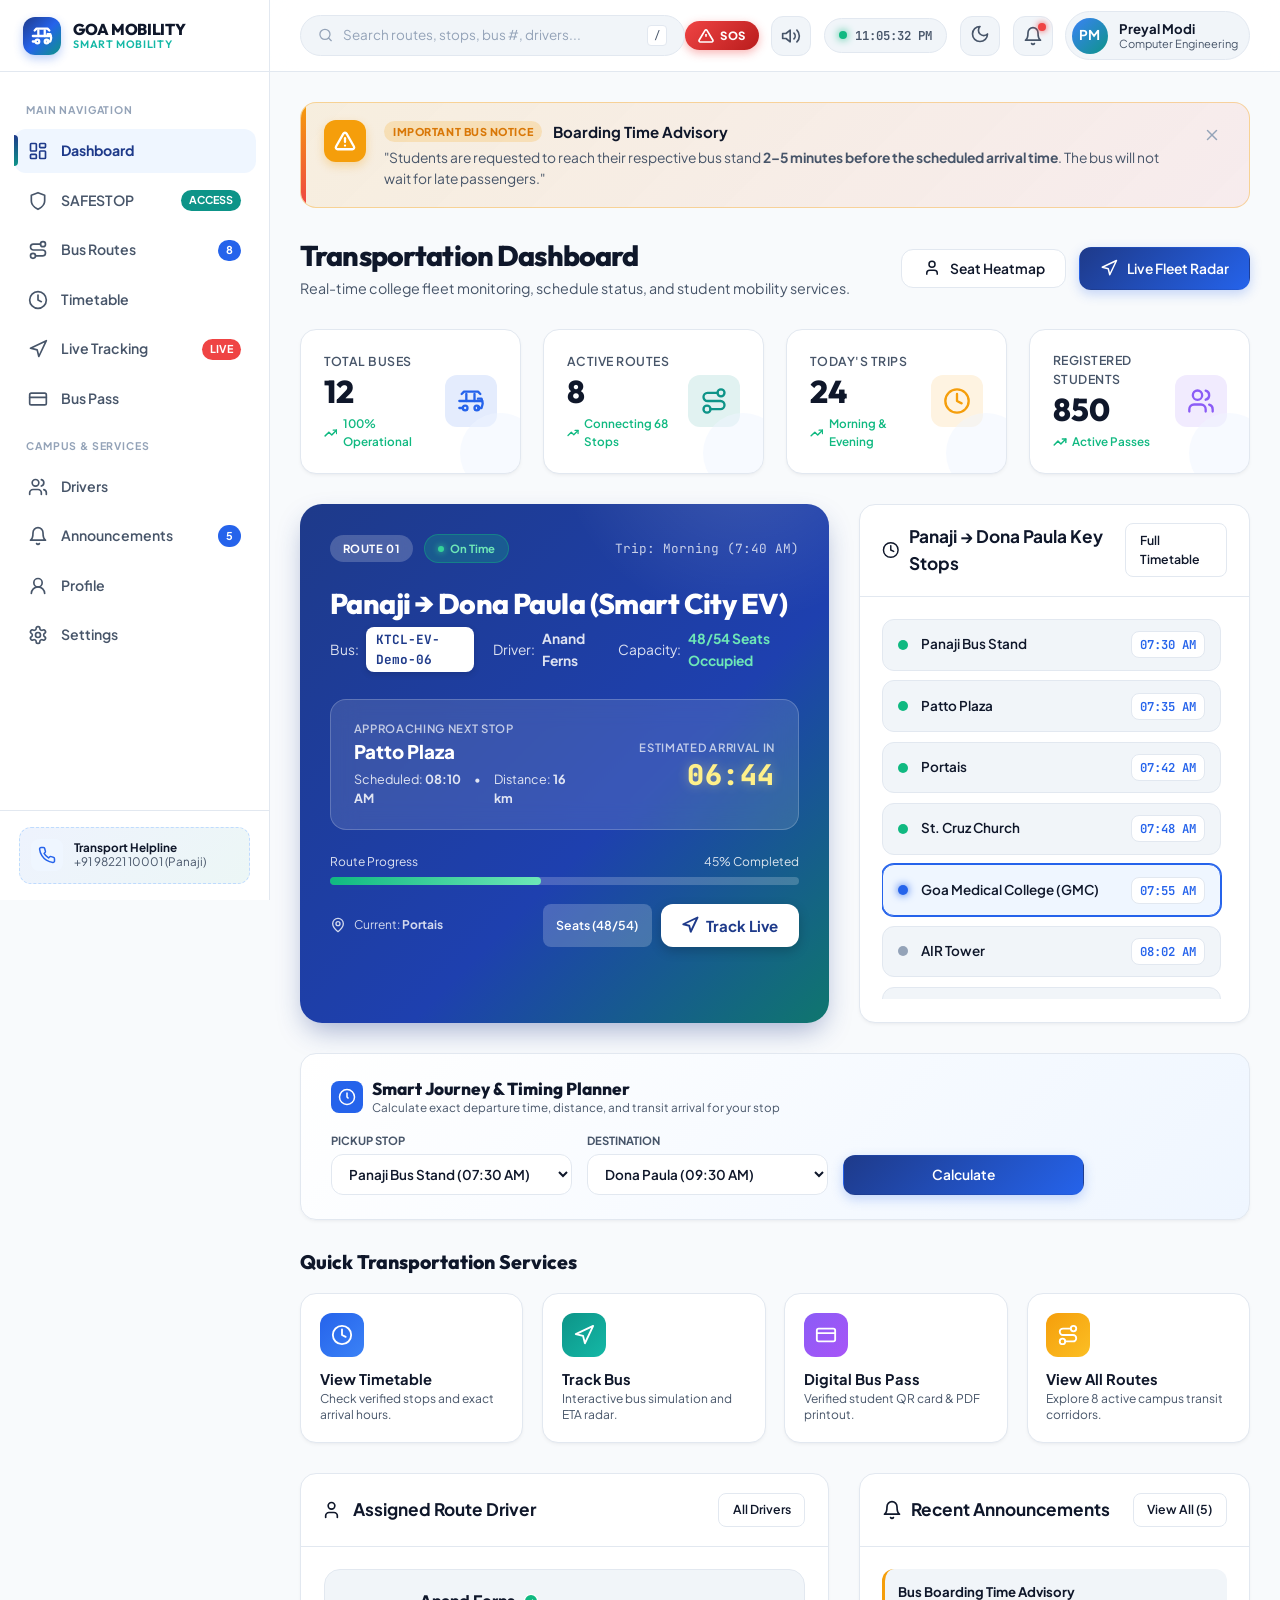
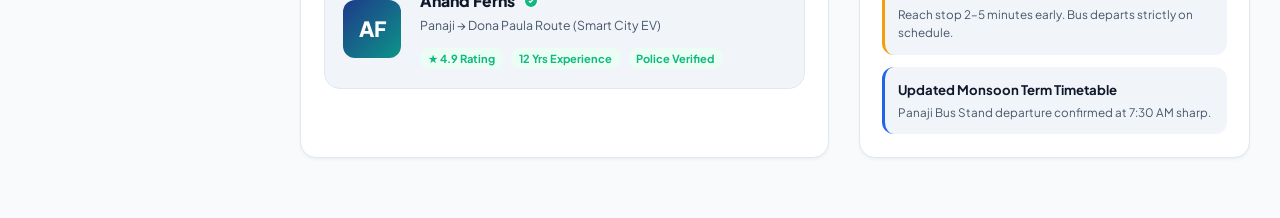
==== commit 52deaa51: "feat: migrate transport app to Goa SafeStop" ====
--- a/index.html
+++ b/index.html
@@ -3,7 +3,7 @@
 <head>
     <meta charset="UTF-8">
     <meta name="viewport" content="width=device-width, initial-scale=1.0">
-    <title>Smart College Transport Management System</title>
+    <title>GOA MOBILITY — Smart Transit Management System</title>
     <meta name="description" content="Modern, smart college transportation portal for bus routes, live tracking simulation, timetables, and digital bus passes.">
     
     <!-- CSS Stylesheets -->
@@ -21,7 +21,7 @@
                         <svg xmlns="http://www.w3.org/2000/svg" width="22" height="22" viewBox="0 0 24 24" fill="none" stroke="currentColor" stroke-width="2.5" stroke-linecap="round" stroke-linejoin="round"><path d="M8 6v6"></path><path d="M15 6v6"></path><path d="M2 12h19.6"></path><path d="M18 18h3s.5-1.7.8-2.8c.1-.4.2-.8.2-1.2 0-.4-.1-.8-.2-1.2l-.8-2.8H18"></path><path d="M4 18H2"></path><path d="m4 6 2-2h12l2 2"></path><circle cx="7" cy="18" r="2"></circle><circle cx="17" cy="18" r="2"></circle></svg>
                     </div>
                     <div class="brand-text">
-                        <span class="brand-title">ITR Transport</span>
+                        <span class="brand-title">GOA MOBILITY</span>
                         <span class="brand-subtitle">Smart Mobility</span>
                     </div>
                 </a>
@@ -33,6 +33,11 @@
                     <svg xmlns="http://www.w3.org/2000/svg" width="20" height="20" viewBox="0 0 24 24" fill="none" stroke="currentColor" stroke-width="2" stroke-linecap="round" stroke-linejoin="round"><rect width="7" height="9" x="3" y="3" rx="1"></rect><rect width="7" height="5" x="14" y="3" rx="1"></rect><rect width="7" height="9" x="14" y="12" rx="1"></rect><rect width="7" height="5" x="3" y="16" rx="1"></rect></svg>
                     <span>Dashboard</span>
                 </a>
+                <a href="safestop.html" class="nav-link">
+                    <svg xmlns="http://www.w3.org/2000/svg" width="20" height="20" viewBox="0 0 24 24" fill="none" stroke="currentColor" stroke-width="2" stroke-linecap="round" stroke-linejoin="round"><path d="M12 22s8-4 8-10V5l-8-3-8 3v7c0 6 8 10 8 10z"></path></svg>
+                    <span>SAFESTOP</span>
+                    <span class="nav-badge" style="background: var(--accent); color: white;">ACCESS</span>
+                </a>
                 <a href="routes.html" class="nav-link">
                     <svg xmlns="http://www.w3.org/2000/svg" width="20" height="20" viewBox="0 0 24 24" fill="none" stroke="currentColor" stroke-width="2" stroke-linecap="round" stroke-linejoin="round"><circle cx="6" cy="19" r="3"></circle><path d="M9 19h8.5a3.5 3.5 0 0 0 0-7h-11a3.5 3.5 0 0 1 0-7H15"></path><circle cx="18" cy="5" r="3"></circle></svg>
                     <span>Bus Routes</span>
@@ -79,7 +84,7 @@
                     </div>
                     <div class="help-info">
                         <div class="help-title">Transport Helpline</div>
-                        <div class="help-sub">+91 98250 11223 (Patan)</div>
+                        <div class="help-sub">+91 98221 10001 (Panaji)</div>
                     </div>
                 </div>
             </div>
@@ -260,16 +265,16 @@
                             <span style="font-family: var(--font-mono); font-size: 0.85rem; color: rgba(255,255,255,0.75);">Trip: Morning (7:40 AM)</span>
                         </div>
 
-                        <h2 class="route-title-large">Patan → ITR</h2>
+                        <h2 class="route-title-large">Panaji → Dona Paula (Smart City EV)</h2>
                         
                         <div class="bus-meta-row">
                             <div class="bus-meta-item">
                                 <span>Bus:</span>
-                                <span class="bus-number-badge">GJ-02-AZ-4512</span>
+                                <span class="bus-number-badge">KTCL-EV-Demo-06</span>
                             </div>
                             <div class="bus-meta-item">
                                 <span>Driver:</span>
-                                <strong>Ramesh Patel</strong>
+                                <strong>Anand Ferns</strong>
                             </div>
                             <div class="bus-meta-item">
                                 <span>Capacity:</span>
@@ -281,7 +286,7 @@
                         <div class="next-stop-countdown-box">
                             <div class="next-stop-info">
                                 <span class="next-stop-label">Approaching Next Stop</span>
-                                <div class="next-stop-name" id="dashNextStopName">Chanasma</div>
+                                <div class="next-stop-name" id="dashNextStopName">Patto Plaza</div>
                                 <div class="next-stop-time-details">
                                     <span>Scheduled: <strong id="dashNextStopTime">08:10 AM</strong></span>
                                     <span>•</span>
@@ -309,13 +314,13 @@
                         <div class="upcoming-card-footer">
                             <div class="live-indicator-badge">
                                 <svg xmlns="http://www.w3.org/2000/svg" width="16" height="16" viewBox="0 0 24 24" fill="none" stroke="currentColor" stroke-width="2" stroke-linecap="round" stroke-linejoin="round"><path d="M12 2a8 8 0 0 0-8 8c0 5.25 8 12 8 12s8-6.75 8-12a8 8 0 0 0-8-8z"></path><circle cx="12" cy="10" r="3"></circle></svg>
-                                <span>Current: <strong id="dashCurrentStop">Harij Cross Road</strong></span>
+                                <span>Current: <strong id="dashCurrentStop">Portais</strong></span>
                             </div>
                             <div style="display: flex; gap: 0.6rem;">
                                 <button class="btn btn-sm btn-secondary trigger-seat-modal" style="background: rgba(255,255,255,0.2); color:#fff; border:none;">
                                     Seats (48/54)
                                 </button>
-                                <a href="tracking.html?route=patan-itr" class="track-now-btn">
+                                <a href="tracking.html?route=panaji-donapaula" class="track-now-btn">
                                     <svg xmlns="http://www.w3.org/2000/svg" width="18" height="18" viewBox="0 0 24 24" fill="none" stroke="currentColor" stroke-width="2.5" stroke-linecap="round" stroke-linejoin="round"><polygon points="3 11 22 2 13 21 11 13 3 11"></polygon></svg>
                                     <span>Track Live</span>
                                 </a>
@@ -328,9 +333,9 @@
                         <div class="card-header">
                             <div class="card-title">
                                 <svg xmlns="http://www.w3.org/2000/svg" width="20" height="20" viewBox="0 0 24 24" fill="none" stroke="currentColor" stroke-width="2" stroke-linecap="round" stroke-linejoin="round"><circle cx="12" cy="12" r="10"></circle><polyline points="12 6 12 12 16 14"></polyline></svg>
-                                <span>Patan → ITR Key Stops</span>
-                            </div>
-                            <a href="timetable.html?route=patan-itr" class="btn btn-secondary btn-sm">Full Timetable</a>
+                                <span>Panaji → Dona Paula Key Stops</span>
+                            </div>
+                            <a href="timetable.html?route=panaji-donapaula" class="btn btn-secondary btn-sm">Full Timetable</a>
                         </div>
                         <div class="card-body">
                             <div class="stops-preview-list" id="dashStopsPreviewList">
@@ -357,13 +362,16 @@
                             <div>
                                 <label style="display:block; font-size:0.75rem; font-weight:700; text-transform:uppercase; color:var(--text-muted); margin-bottom:0.3rem;">Pickup Stop</label>
                                 <select id="plannerOriginSelect" style="width:100%; background:var(--bg-surface); border:1px solid var(--border-color); border-radius:var(--radius-md); padding:0.65rem 0.85rem; font-size:0.9rem; font-weight:600;">
-                                    <!-- Populated dynamically -->
+                                    <option value="panaji-kadamba">Panaji Kadamba Bus Stand</option>
+                                    <option value="miramar">Miramar Circle</option>
+                                    <option value="caranzalem">Caranzalem</option>
+                                    <option value="dona-paula">Dona Paula Jetty</option>
                                 </select>
                             </div>
                             <div>
                                 <label style="display:block; font-size:0.75rem; font-weight:700; text-transform:uppercase; color:var(--text-muted); margin-bottom:0.3rem;">Destination</label>
                                 <select id="plannerDestSelect" style="width:100%; background:var(--bg-surface); border:1px solid var(--border-color); border-radius:var(--radius-md); padding:0.65rem 0.85rem; font-size:0.9rem; font-weight:600;">
-                                    <option value="ITR">ITR Campus (09:30 AM)</option>
+                                    <option value="dona-paula">Dona Paula (09:30 AM)</option>
                                 </select>
                             </div>
                             <button id="plannerCalcBtn" class="btn btn-primary" style="padding:0.7rem 1rem;">
@@ -440,14 +448,14 @@
                         </div>
                         <div class="card-body">
                             <div class="driver-snapshot-card">
-                                <div class="driver-avatar-box">RP</div>
+                                <div class="driver-avatar-box">AF</div>
                                 <div class="driver-snapshot-info">
                                     <div class="driver-snapshot-name">
-                                        <span>Ramesh Patel</span>
+                                        <span>Anand Ferns</span>
                                         <svg xmlns="http://www.w3.org/2000/svg" width="16" height="16" viewBox="0 0 24 24" fill="#10b981" stroke="#ffffff" stroke-width="2"><circle cx="12" cy="12" r="10"></circle><polyline points="9 12 11 14 15 10"></polyline></svg>
                                     </div>
                                     <div class="driver-snapshot-sub">
-                                        Patan → ITR Route (Bus #GJ-02-AZ-4512)
+                                        Panaji → Dona Paula Route (Smart City EV)
                                     </div>
                                     <div style="display: flex; gap: 0.5rem; flex-wrap: wrap; margin-top: 0.5rem;">
                                         <span class="driver-snapshot-badge">★ 4.9 Rating</span>
@@ -475,7 +483,7 @@
                             </div>
                             <div style="padding: 0.85rem; border-radius: var(--radius-md); background: var(--bg-muted); border-left: 3px solid #2563eb;">
                                 <div style="font-weight: 700; font-size: 0.88rem; color: var(--text-main);">Updated Monsoon Term Timetable</div>
-                                <div style="font-size: 0.78rem; color: var(--text-muted); margin-top: 0.2rem;">Bagavada Darwaja departure confirmed at 7:40 AM sharp.</div>
+                                <div style="font-size: 0.78rem; color: var(--text-muted); margin-top: 0.2rem;">Panaji Bus Stand departure confirmed at 7:30 AM sharp.</div>
                             </div>
                         </div>
                     </div>
@@ -491,15 +499,15 @@
     <script>
         // Dashboard specific live countdown & Journey planner logic
         document.addEventListener('DOMContentLoaded', () => {
-            const patanRoute = AppStorage.getRouteById('patan-itr');
+            const panajiRoute = AppStorage.getRouteById('panaji-donapaula');
             const stopsContainer = document.getElementById('dashStopsPreviewList');
             const plannerSelect = document.getElementById('plannerOriginSelect');
             const calcBtn = document.getElementById('plannerCalcBtn');
             const resultBox = document.getElementById('plannerResultBox');
 
             // Render Preview Stops
-            if (stopsContainer && patanRoute) {
-                stopsContainer.innerHTML = patanRoute.stops.map((stop, idx) => {
+            if (stopsContainer && panajiRoute) {
+                stopsContainer.innerHTML = panajiRoute.stops.map((stop, idx) => {
                     const isPassed = idx < 4;
                     const isNext = idx === 4;
                     let dotClass = isPassed ? 'passed' : (isNext ? 'current-target' : '');
@@ -517,8 +525,8 @@
             }
 
             // Populate Planner Origin Stops
-            if (plannerSelect && patanRoute) {
-                plannerSelect.innerHTML = patanRoute.stops.slice(0, -1).map(s => `
+            if (plannerSelect && panajiRoute) {
+                plannerSelect.innerHTML = panajiRoute.stops.slice(0, -1).map(s => `
                     <option value="${s.id}">${s.name} (${s.time})</option>
                 `).join('');
             }
@@ -527,21 +535,21 @@
                 calcBtn.addEventListener('click', () => {
                     if (window.AppAudio) AppAudio.playClick();
                     const stopId = parseInt(plannerSelect.value);
-                    const stop = patanRoute.stops.find(s => s.id === stopId);
+                    const stop = panajiRoute.stops.find(s => s.id === stopId);
                     if (stop && resultBox) {
-                        const distToCampus = 48 - stop.distanceKm;
+                        const distToCampus = 12 - stop.distanceKm;
                         resultBox.style.display = 'block';
                         resultBox.innerHTML = `
                             <div style="display:flex; justify-content:space-between; align-items:center; flex-wrap:wrap; gap:1rem;">
                                 <div>
                                     <div style="font-weight:800; font-size:1.05rem; color:var(--primary-light);">Pickup: ${stop.name}</div>
                                     <div style="font-size:0.84rem; color:var(--text-muted); margin-top:0.2rem;">
-                                        Scheduled Departure: <strong>${stop.time}</strong> | Distance to ITR: <strong>${distToCampus} km</strong>
+                                        Scheduled Departure: <strong>${stop.time}</strong> | Distance to Dona Paula: <strong>${distToCampus} km</strong>
                                     </div>
                                 </div>
                                 <div style="display:flex; gap:0.5rem;">
                                     <span class="badge badge-success">Boarding by ${stop.time}</span>
-                                    <a href="tracking.html?route=patan-itr" class="btn btn-primary btn-sm">Track Bus Now</a>
+                                    <a href="tracking.html?route=panaji-donapaula" class="btn btn-primary btn-sm">Track Bus Now</a>
                                 </div>
                             </div>
                         `;
--- a/css/style.css
+++ b/css/style.css
@@ -25,6 +25,14 @@
     --info: #0284c7;
     --info-bg: #f0f9ff;
 
+    /* SAFESTOP Boarding Confidence Tokens */
+    --confidence-high: #10b981;
+    --confidence-high-bg: #ecfdf5;
+    --confidence-moderate: #f59e0b;
+    --confidence-moderate-bg: #fffbeb;
+    --confidence-low: #ef4444;
+    --confidence-low-bg: #fef2f2;
+
     /* Theme Neutral Scales (Light Mode Default) */
     --bg-base: #f8fafc;
     --bg-surface: #ffffff;
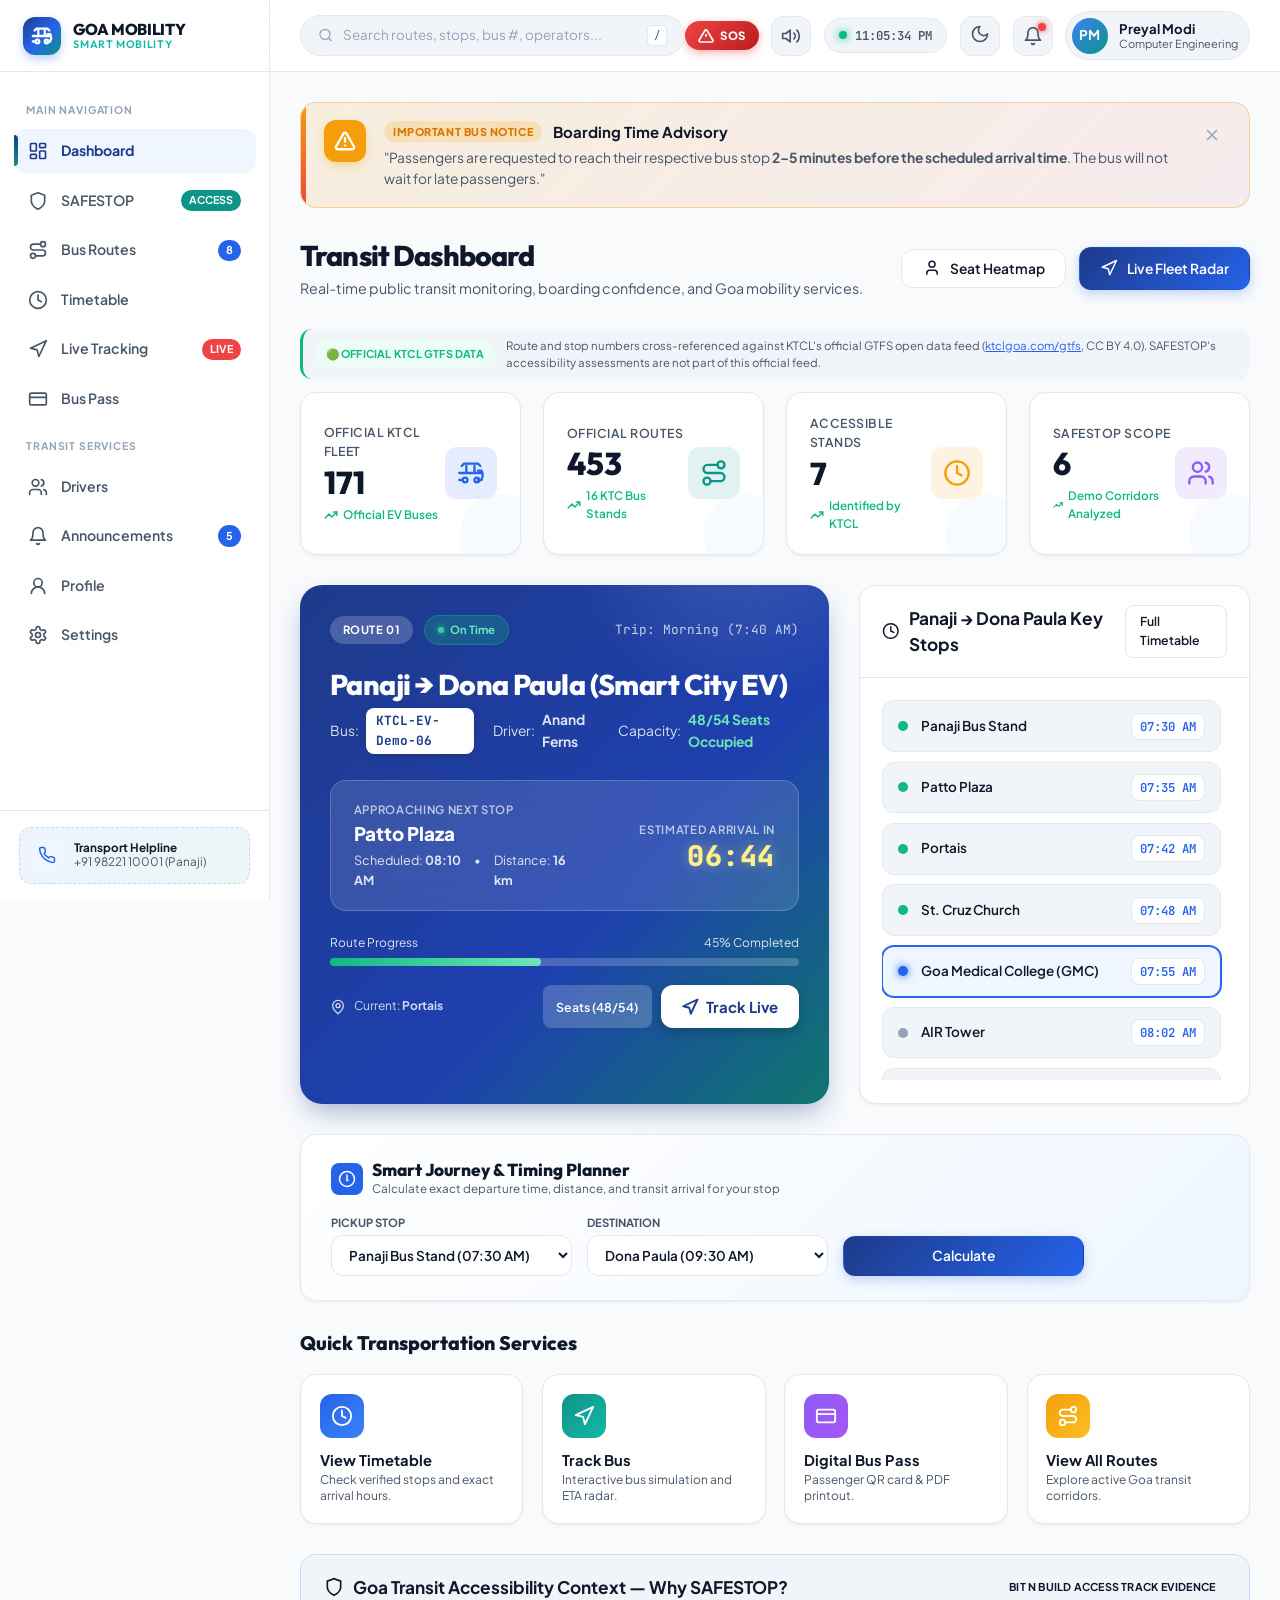
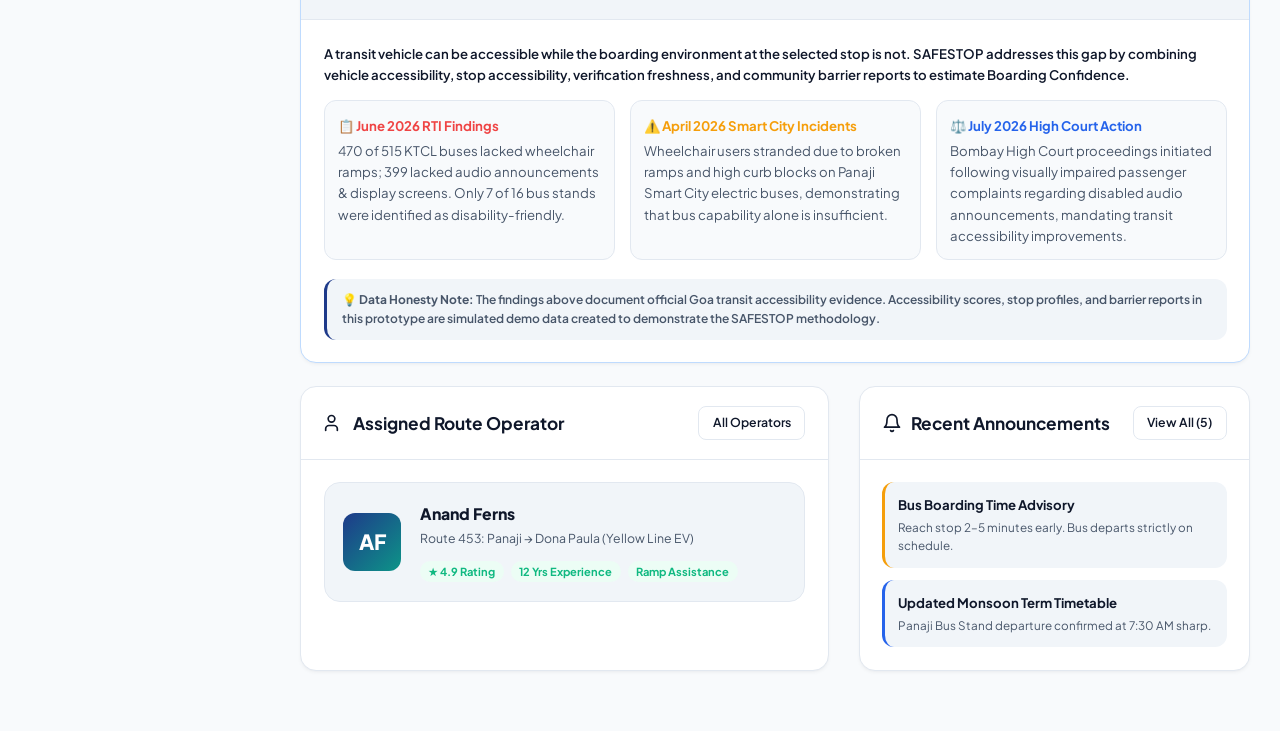
==== commit 75ff149e: "feat: align SAFESTOP with Goa transit data" ====
--- a/index.html
+++ b/index.html
@@ -3,8 +3,8 @@
 <head>
     <meta charset="UTF-8">
     <meta name="viewport" content="width=device-width, initial-scale=1.0">
-    <title>GOA MOBILITY — Smart Transit Management System</title>
-    <meta name="description" content="Modern, smart college transportation portal for bus routes, live tracking simulation, timetables, and digital bus passes.">
+    <title>GOA MOBILITY — Accessible Transit Assistant</title>
+    <meta name="description" content="Goa public transit accessibility prototype for bus routes, live tracking simulation, boarding confidence, and accessible timetables.">
     
     <!-- CSS Stylesheets -->
     <link rel="stylesheet" href="css/style.css">
@@ -57,7 +57,7 @@
                     <span>Bus Pass</span>
                 </a>
 
-                <div class="nav-section-title">Campus & Services</div>
+                <div class="nav-section-title">Transit Services</div>
                 <a href="drivers.html" class="nav-link">
                     <svg xmlns="http://www.w3.org/2000/svg" width="20" height="20" viewBox="0 0 24 24" fill="none" stroke="currentColor" stroke-width="2" stroke-linecap="round" stroke-linejoin="round"><path d="M16 21v-2a4 4 0 0 0-4-4H6a4 4 0 0 0-4 4v2"></path><circle cx="9" cy="7" r="4"></circle><path d="M22 21v-2a4 4 0 0 0-3-3.87"></path><path d="M16 3.13a4 4 0 0 1 0 7.75"></path></svg>
                     <span>Drivers</span>
@@ -102,7 +102,7 @@
                     <div class="global-search-bar trigger-search-modal">
                         <div class="search-input-wrapper">
                             <svg xmlns="http://www.w3.org/2000/svg" width="18" height="18" viewBox="0 0 24 24" fill="none" stroke="currentColor" stroke-width="2" stroke-linecap="round" stroke-linejoin="round" class="search-icon"><circle cx="11" cy="11" r="8"></circle><path d="m21 21-4.3-4.3"></path></svg>
-                            <span class="search-input" style="color: var(--text-subtle);">Search routes, stops, bus #, drivers...</span>
+                            <span class="search-input" style="color: var(--text-subtle);">Search routes, stops, bus #, operators...</span>
                             <span class="search-shortcut">/</span>
                         </div>
                     </div>
@@ -127,7 +127,7 @@
 
                     <button class="header-action-btn theme-toggle-btn" aria-label="Toggle Theme">
                         <span class="theme-icon">
-                            <svg xmlns="http://www.w3.org/2000/svg" width="20" height="20" viewBox="0 0 24 24" fill="none" stroke="currentColor" stroke-width="2" stroke-linecap="round" stroke-linejoin="round"><path d="M12 3a6 6 0 0 0 9 9 9 9 0 1 1-9-9Z"></path></svg>
+                            <svg xmlns="http://www.w3.org/2000/svg" width="20" height="20" viewBox="0 0 24 24" fill="none" stroke="currentColor" stroke-width="2" stroke-linecap="round" stroke-linejoin="round"><path d="M12 3a6 6 0 0 0 9 9 9 0 1 1-9-9Z"></path></svg>
                         </span>
                     </button>
 
@@ -140,7 +140,7 @@
                         <div class="avatar-circle header-student-avatar">PM</div>
                         <div class="profile-meta">
                             <div class="profile-name header-student-name">Preyal Modi</div>
-                            <div class="profile-role header-student-role">Computer Engineering</div>
+                            <div class="profile-role header-student-role">Goa Commuter</div>
                         </div>
                     </a>
                 </div>
@@ -159,7 +159,7 @@
                             <span class="notice-title">Boarding Time Advisory</span>
                         </div>
                         <p class="notice-text">
-                            "Students are requested to reach their respective bus stand <strong>2–5 minutes before the scheduled arrival time</strong>. The bus will not wait for late passengers."
+                            "Passengers are requested to reach their respective bus stop <strong>2–5 minutes before the scheduled arrival time</strong>. The bus will not wait for late passengers."
                         </p>
                     </div>
                     <button class="notice-close-btn" onclick="this.closest('.notice-banner').remove()" aria-label="Dismiss Notice">
@@ -171,9 +171,9 @@
                 <div class="page-header">
                     <div class="page-title-group">
                         <h1>
-                            <span>Transportation Dashboard</span>
+                            <span>Transit Dashboard</span>
                         </h1>
-                        <p class="page-subtitle">Real-time college fleet monitoring, schedule status, and student mobility services.</p>
+                        <p class="page-subtitle">Real-time public transit monitoring, boarding confidence, and Goa mobility services.</p>
                     </div>
                     <div class="page-actions">
                         <button class="btn btn-secondary trigger-seat-modal">
@@ -187,16 +187,22 @@
                     </div>
                 </div>
 
+                <!-- GTFS Data Source Header -->
+                <div style="display: flex; align-items: center; justify-content: space-between; gap: 0.75rem; flex-wrap: wrap; margin-bottom: 0.85rem; padding: 0.5rem 0.75rem; background: var(--bg-muted); border-radius: var(--radius-md); border-left: 3px solid var(--success);">
+                    <span class="badge badge-success" style="font-size: 0.72rem; font-weight: 700; white-space: nowrap;">🟢 OFFICIAL KTCL GTFS DATA</span>
+                    <span style="font-size: 0.76rem; color: var(--text-muted); flex: 1; min-width: 260px;">Route and stop numbers cross-referenced against KTCL's official GTFS open data feed (<a href="https://ktclgoa.com/gtfs/" target="_blank" rel="noopener" style="color: var(--primary-light); text-decoration: underline;">ktclgoa.com/gtfs</a>, CC BY 4.0). SAFESTOP's accessibility assessments are not part of this official feed.</span>
+                </div>
+
                 <!-- Statistics Cards (4 Cards) -->
                 <section class="stats-grid">
-                    <!-- Total Buses -->
+                    <!-- Official EV Buses -->
                     <div class="stat-card stat-buses">
                         <div class="stat-info">
-                            <span class="stat-label">Total Buses</span>
-                            <span class="stat-value">12</span>
+                            <span class="stat-label">Official KTCL Fleet</span>
+                            <span class="stat-value">171</span>
                             <div class="stat-trend">
                                 <svg xmlns="http://www.w3.org/2000/svg" width="14" height="14" viewBox="0 0 24 24" fill="none" stroke="currentColor" stroke-width="2.5" stroke-linecap="round" stroke-linejoin="round"><polyline points="22 7 13.5 15.5 8.5 10.5 2 17"></polyline><polyline points="16 7 22 7 22 13"></polyline></svg>
-                                <span>100% Operational</span>
+                                <span>Official EV Buses</span>
                             </div>
                         </div>
                         <div class="stat-icon-wrapper">
@@ -204,14 +210,14 @@
                         </div>
                     </div>
 
-                    <!-- Active Routes -->
+                    <!-- Official KTCL Routes -->
                     <div class="stat-card stat-routes">
                         <div class="stat-info">
-                            <span class="stat-label">Active Routes</span>
-                            <span class="stat-value">8</span>
+                            <span class="stat-label">Official Routes</span>
+                            <span class="stat-value">453</span>
                             <div class="stat-trend">
                                 <svg xmlns="http://www.w3.org/2000/svg" width="14" height="14" viewBox="0 0 24 24" fill="none" stroke="currentColor" stroke-width="2.5" stroke-linecap="round" stroke-linejoin="round"><polyline points="22 7 13.5 15.5 8.5 10.5 2 17"></polyline><polyline points="16 7 22 7 22 13"></polyline></svg>
-                                <span>Connecting 68 Stops</span>
+                                <span>16 KTC Bus Stands</span>
                             </div>
                         </div>
                         <div class="stat-icon-wrapper">
@@ -219,14 +225,14 @@
                         </div>
                     </div>
 
-                    <!-- Today's Trips -->
+                    <!-- Bus Stands / Accessible Stands -->
                     <div class="stat-card stat-trips">
                         <div class="stat-info">
-                            <span class="stat-label">Today's Trips</span>
-                            <span class="stat-value">24</span>
+                            <span class="stat-label">Accessible Stands</span>
+                            <span class="stat-value">7</span>
                             <div class="stat-trend">
                                 <svg xmlns="http://www.w3.org/2000/svg" width="14" height="14" viewBox="0 0 24 24" fill="none" stroke="currentColor" stroke-width="2.5" stroke-linecap="round" stroke-linejoin="round"><polyline points="22 7 13.5 15.5 8.5 10.5 2 17"></polyline><polyline points="16 7 22 7 22 13"></polyline></svg>
-                                <span>Morning & Evening</span>
+                                <span>Identified by KTCL</span>
                             </div>
                         </div>
                         <div class="stat-icon-wrapper">
@@ -234,14 +240,14 @@
                         </div>
                     </div>
 
-                    <!-- Registered Students -->
+                    <!-- SAFESTOP Prototype Scope -->
                     <div class="stat-card stat-students">
                         <div class="stat-info">
-                            <span class="stat-label">Registered Students</span>
-                            <span class="stat-value">850</span>
+                            <span class="stat-label">SAFESTOP Scope</span>
+                            <span class="stat-value">6</span>
                             <div class="stat-trend">
                                 <svg xmlns="http://www.w3.org/2000/svg" width="14" height="14" viewBox="0 0 24 24" fill="none" stroke="currentColor" stroke-width="2.5" stroke-linecap="round" stroke-linejoin="round"><polyline points="22 7 13.5 15.5 8.5 10.5 2 17"></polyline><polyline points="16 7 22 7 22 13"></polyline></svg>
-                                <span>Active Passes</span>
+                                <span>Demo Corridors Analyzed</span>
                             </div>
                         </div>
                         <div class="stat-icon-wrapper">
@@ -350,7 +356,7 @@
                     <div class="card-body" style="padding: 1.6rem 2rem;">
                         <div style="display: flex; align-items: center; gap: 0.6rem; margin-bottom: 1rem;">
                             <div style="width: 32px; height: 32px; border-radius: var(--radius-sm); background: var(--primary-light); color:#fff; display: flex; align-items: center; justify-content: center;">
-                                <svg xmlns="http://www.w3.org/2000/svg" width="18" height="18" viewBox="0 0 24 24" fill="none" stroke="currentColor" stroke-width="2"><circle cx="12" cy="12" r="10"></circle><polyline points="12 6 12 12 14 14"></polyline></svg>
+                                <svg xmlns="http://www.w3.org/2000/svg" width="18" height="18" viewBox="0 0 24 24" fill="none" stroke="currentColor" stroke-width="2"><circle cx="12" cy="12" r="10"></circle><polyline points="12 6 12 14 14 14"></polyline></svg>
                             </div>
                             <div>
                                 <h3 style="font-size: 1.15rem; font-weight: 800; color: var(--text-main);">Smart Journey & Timing Planner</h3>
@@ -419,7 +425,7 @@
                         </div>
                         <div>
                             <div class="action-title">Digital Bus Pass</div>
-                            <div class="action-desc">Verified student QR card & PDF printout.</div>
+                            <div class="action-desc">Passenger QR card & PDF printout.</div>
                         </div>
                     </a>
 
@@ -430,21 +436,54 @@
                         </div>
                         <div>
                             <div class="action-title">View All Routes</div>
-                            <div class="action-desc">Explore 8 active campus transit corridors.</div>
+                            <div class="action-desc">Explore active Goa transit corridors.</div>
                         </div>
                     </a>
                 </section>
 
+                <!-- Goa Accessibility Context & Real-World Evidence -->
+                <section class="card" style="margin-top: 1.5rem; border: 1.5px solid var(--primary-border);">
+                    <div class="card-header" style="background: var(--bg-muted);">
+                        <div class="card-title">
+                            <svg xmlns="http://www.w3.org/2000/svg" width="20" height="20" viewBox="0 0 24 24" fill="none" stroke="currentColor" stroke-width="2"><path d="M12 22s8-4 8-10V5l-8-3-8 3v7c0 6 8 10 8 10z"></path></svg>
+                            <span>Goa Transit Accessibility Context — Why SAFESTOP?</span>
+                        </div>
+                        <span class="badge badge-accent" style="font-size: 0.72rem;">BIT N BUILD ACCESS TRACK EVIDENCE</span>
+                    </div>
+                    <div class="card-body" style="font-size: 0.88rem; color: var(--text-muted); line-height: 1.6;">
+                        <p style="margin-bottom: 1rem; color: var(--text-main); font-weight: 600;">
+                            A transit vehicle can be accessible while the boarding environment at the selected stop is not. SAFESTOP addresses this gap by combining vehicle accessibility, stop accessibility, verification freshness, and community barrier reports to estimate Boarding Confidence.
+                        </p>
+                        <div style="display: grid; grid-template-columns: repeat(auto-fit, minmax(280px, 1fr)); gap: 1rem; margin-bottom: 1.25rem;">
+                            <div style="padding: 0.9rem; border-radius: var(--radius-md); background: var(--bg-base); border: 1px solid var(--border-color);">
+                                <strong style="color: #ef4444; display: block; margin-bottom: 0.3rem;">📋 June 2026 RTI Findings</strong>
+                                470 of 515 KTCL buses lacked wheelchair ramps; 399 lacked audio announcements & display screens. Only 7 of 16 bus stands were identified as disability-friendly.
+                            </div>
+                            <div style="padding: 0.9rem; border-radius: var(--radius-md); background: var(--bg-base); border: 1px solid var(--border-color);">
+                                <strong style="color: #f59e0b; display: block; margin-bottom: 0.3rem;">⚠️ April 2026 Smart City Incidents</strong>
+                                Wheelchair users stranded due to broken ramps and high curb blocks on Panaji Smart City electric buses, demonstrating that bus capability alone is insufficient.
+                            </div>
+                            <div style="padding: 0.9rem; border-radius: var(--radius-md); background: var(--bg-base); border: 1px solid var(--border-color);">
+                                <strong style="color: #2563eb; display: block; margin-bottom: 0.3rem;">⚖️ July 2026 High Court Action</strong>
+                                Bombay High Court proceedings initiated following visually impaired passenger complaints regarding disabled audio announcements, mandating transit accessibility improvements.
+                            </div>
+                        </div>
+                        <div style="padding: 0.75rem 1rem; border-radius: var(--radius-md); background: var(--bg-muted); font-size: 0.8rem; font-weight: 600; color: var(--text-muted); border-left: 3px solid var(--primary);">
+                            💡 <strong>Data Honesty Note:</strong> The findings above document official Goa transit accessibility evidence. Accessibility scores, stop profiles, and barrier reports in this prototype are simulated demo data created to demonstrate the SAFESTOP methodology.
+                        </div>
+                    </div>
+                </section>
+
                 <!-- Driver & Announcement Highlights Row -->
-                <div class="dashboard-grid" style="margin-top: 1rem;">
+                <div class="dashboard-grid" style="margin-top: 1.5rem;">
                     <!-- Assigned Driver Highlight -->
                     <div class="card">
                         <div class="card-header">
                             <div class="card-title">
                                 <svg xmlns="http://www.w3.org/2000/svg" width="20" height="20" viewBox="0 0 24 24" fill="none" stroke="currentColor" stroke-width="2" stroke-linecap="round" stroke-linejoin="round"><path d="M16 21v-2a4 4 0 0 0-4-4H6a4 4 0 0 0-4 4v2"></path><circle cx="9" cy="7" r="4"></circle></svg>
-                                <span>Assigned Route Driver</span>
-                            </div>
-                            <a href="drivers.html" class="btn btn-secondary btn-sm">All Drivers</a>
+                                <span>Assigned Route Operator</span>
+                            </div>
+                            <a href="drivers.html" class="btn btn-secondary btn-sm">All Operators</a>
                         </div>
                         <div class="card-body">
                             <div class="driver-snapshot-card">
@@ -452,15 +491,14 @@
                                 <div class="driver-snapshot-info">
                                     <div class="driver-snapshot-name">
                                         <span>Anand Ferns</span>
-                                        <svg xmlns="http://www.w3.org/2000/svg" width="16" height="16" viewBox="0 0 24 24" fill="#10b981" stroke="#ffffff" stroke-width="2"><circle cx="12" cy="12" r="10"></circle><polyline points="9 12 11 14 15 10"></polyline></svg>
                                     </div>
                                     <div class="driver-snapshot-sub">
-                                        Panaji → Dona Paula Route (Smart City EV)
+                                        Route 453: Panaji → Dona Paula (Yellow Line EV)
                                     </div>
                                     <div style="display: flex; gap: 0.5rem; flex-wrap: wrap; margin-top: 0.5rem;">
                                         <span class="driver-snapshot-badge">★ 4.9 Rating</span>
                                         <span class="driver-snapshot-badge">12 Yrs Experience</span>
-                                        <span class="driver-snapshot-badge">Police Verified</span>
+                                        <span class="driver-snapshot-badge">Ramp Assistance</span>
                                     </div>
                                 </div>
                             </div>
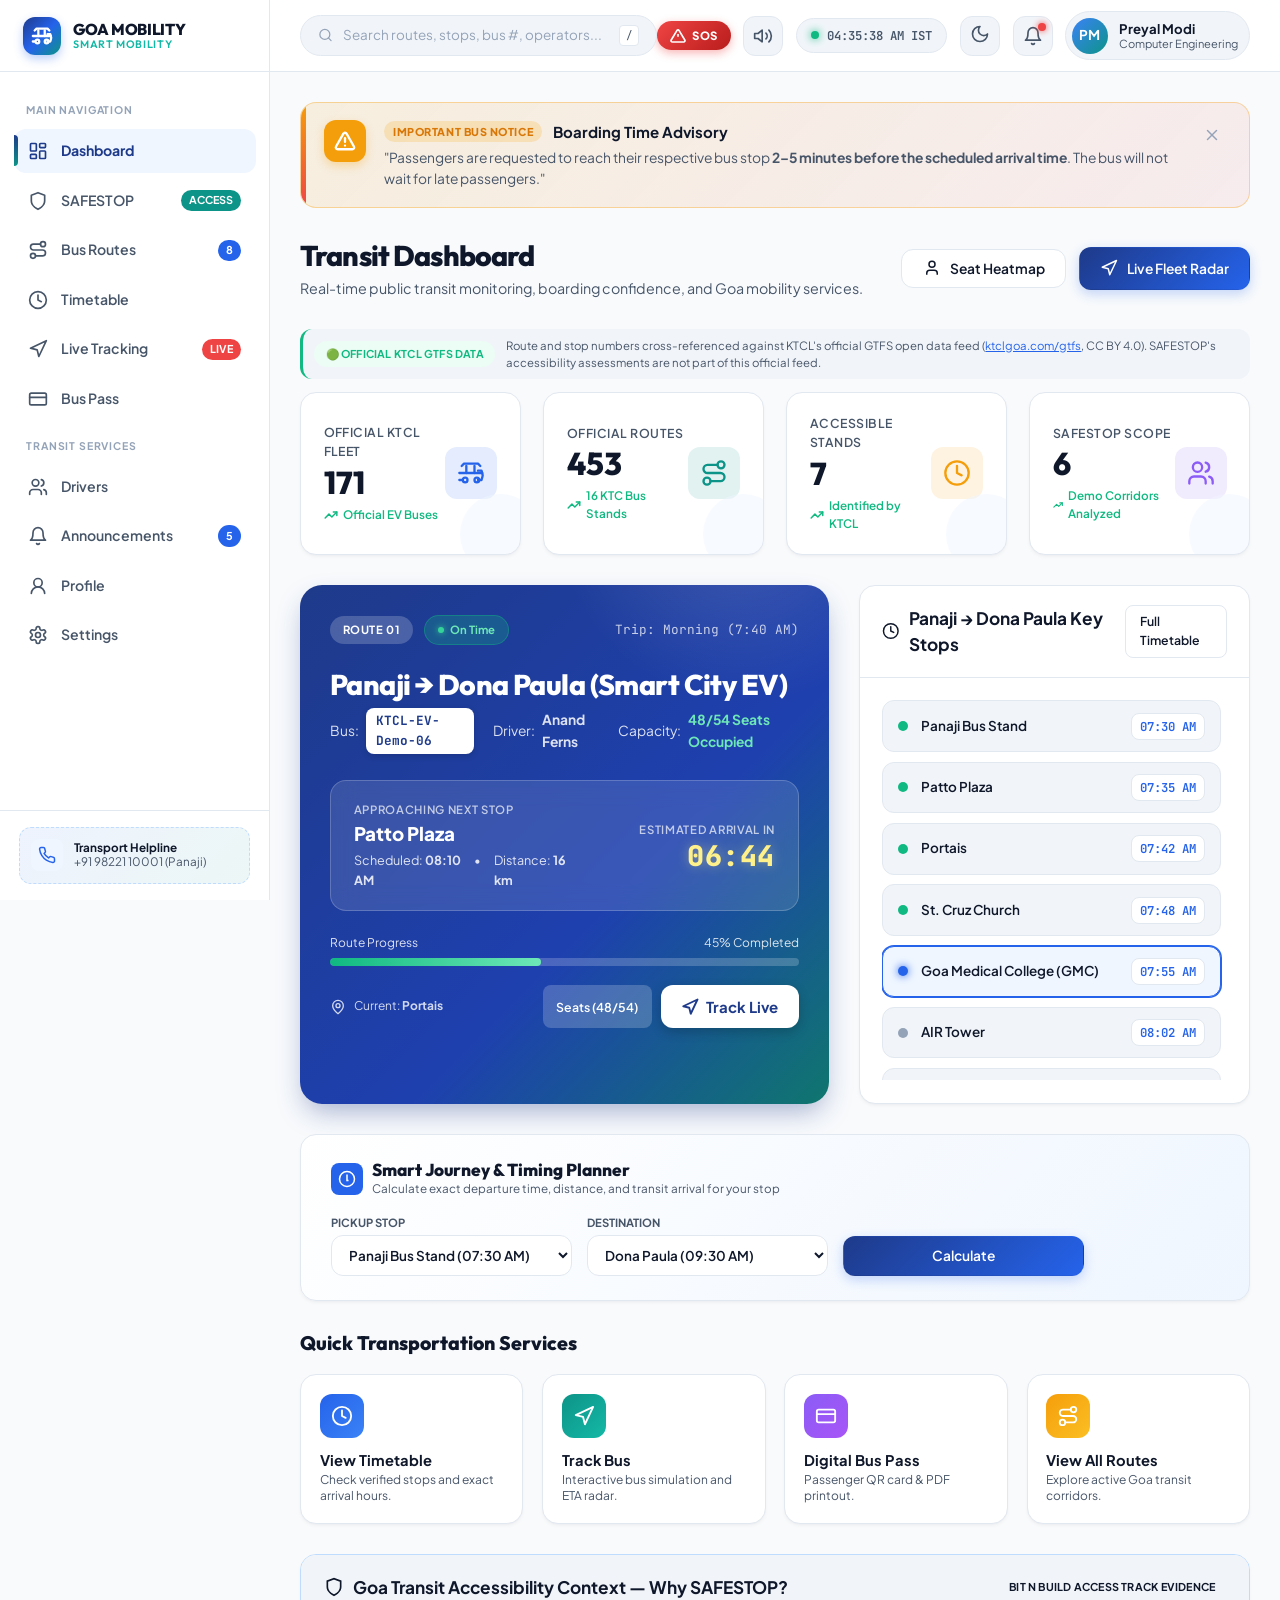
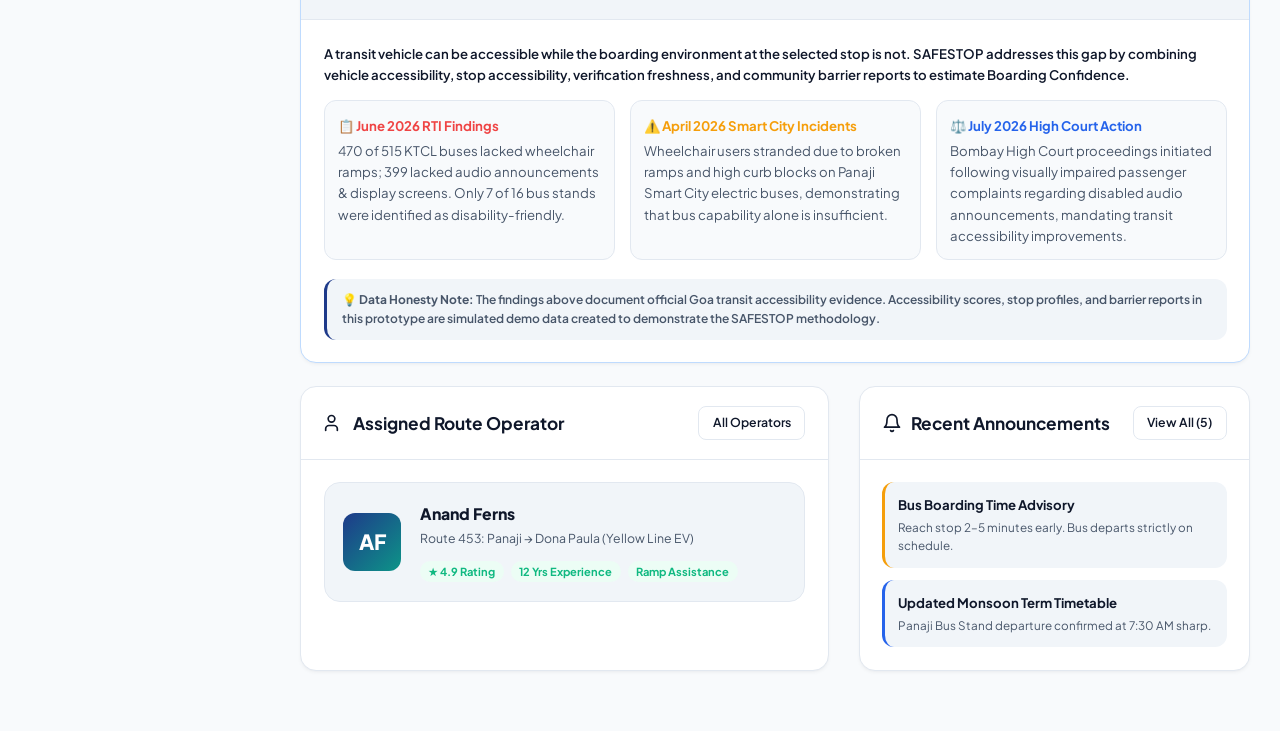
==== commit 09b0649e: "feat: add time-aware boarding demand estimates" ====
--- a/index.html
+++ b/index.html
@@ -532,6 +532,8 @@
 
     <!-- Scripts -->
     <script src="js/storage.js"></script>
+    <script src="js/time-util.js"></script>
+    <script src="js/safestop-demand.js"></script>
     <script src="js/audio.js"></script>
     <script src="js/app.js"></script>
     <script>
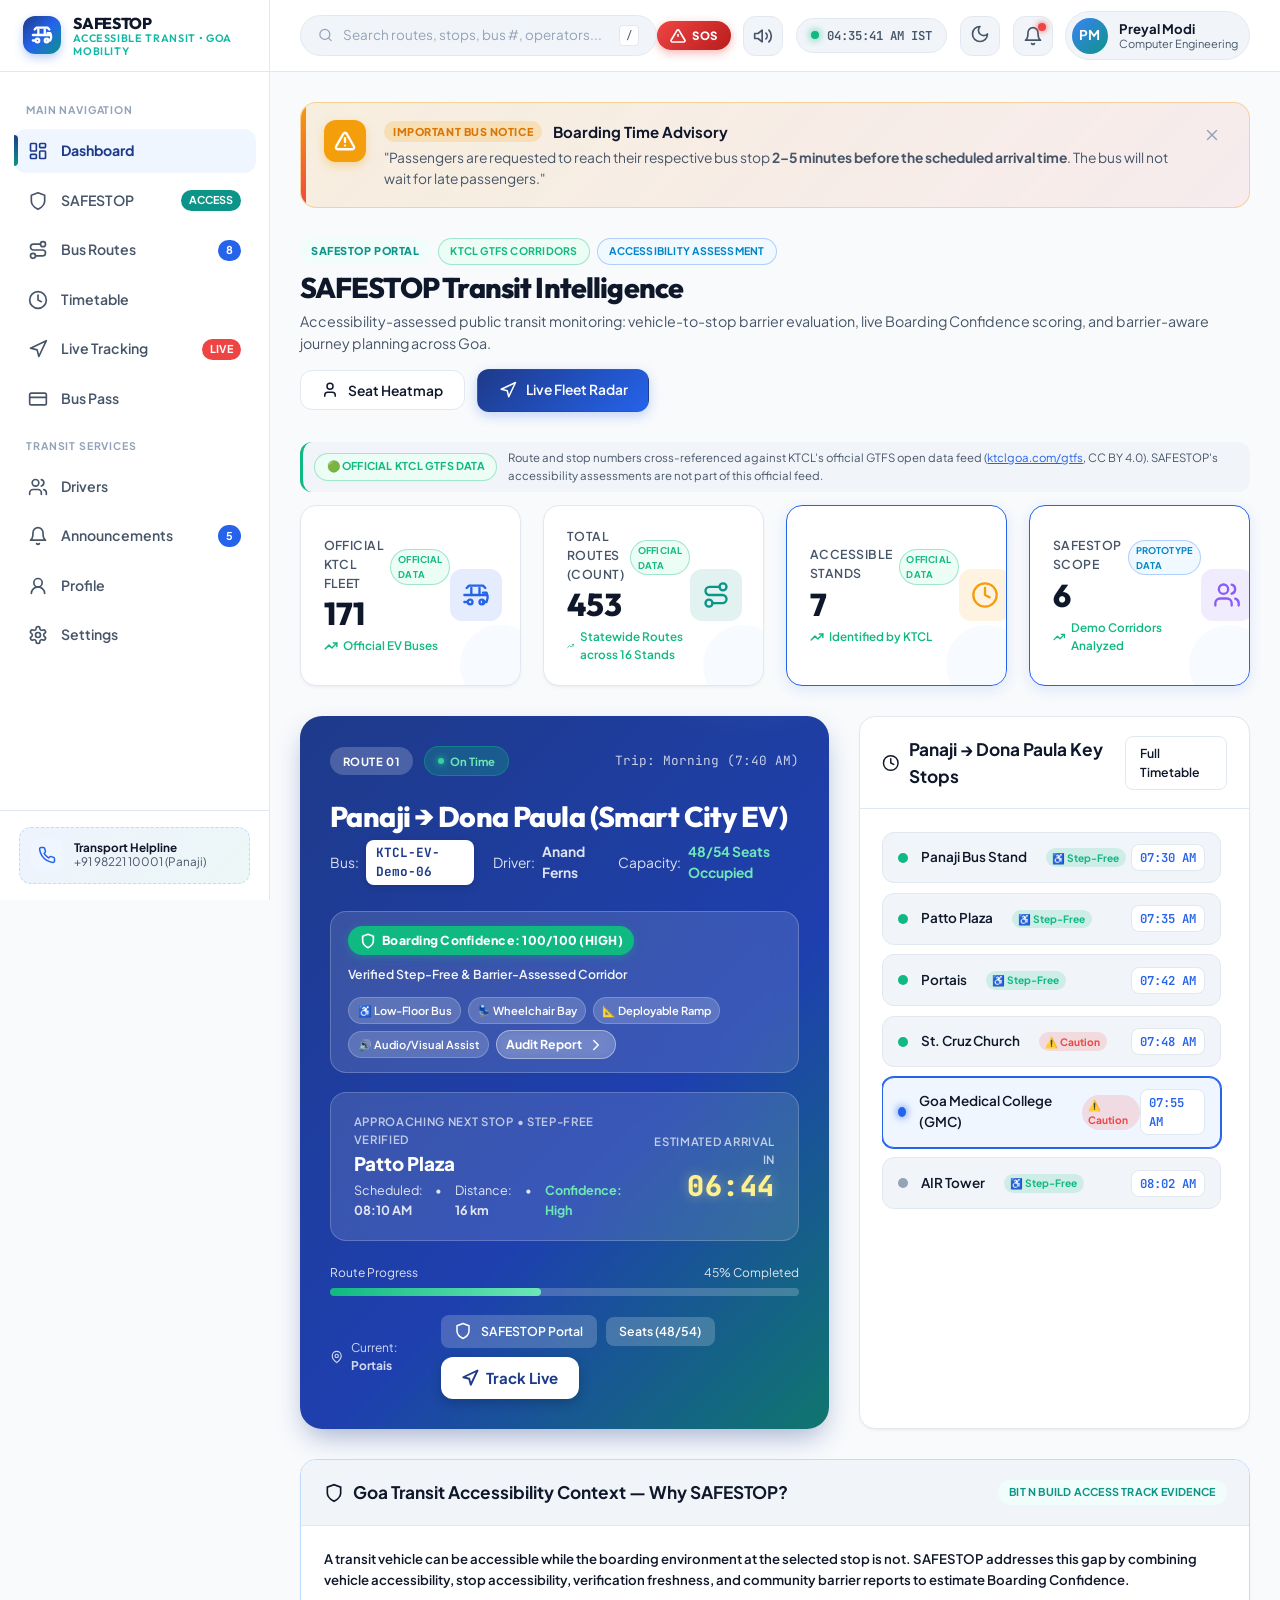
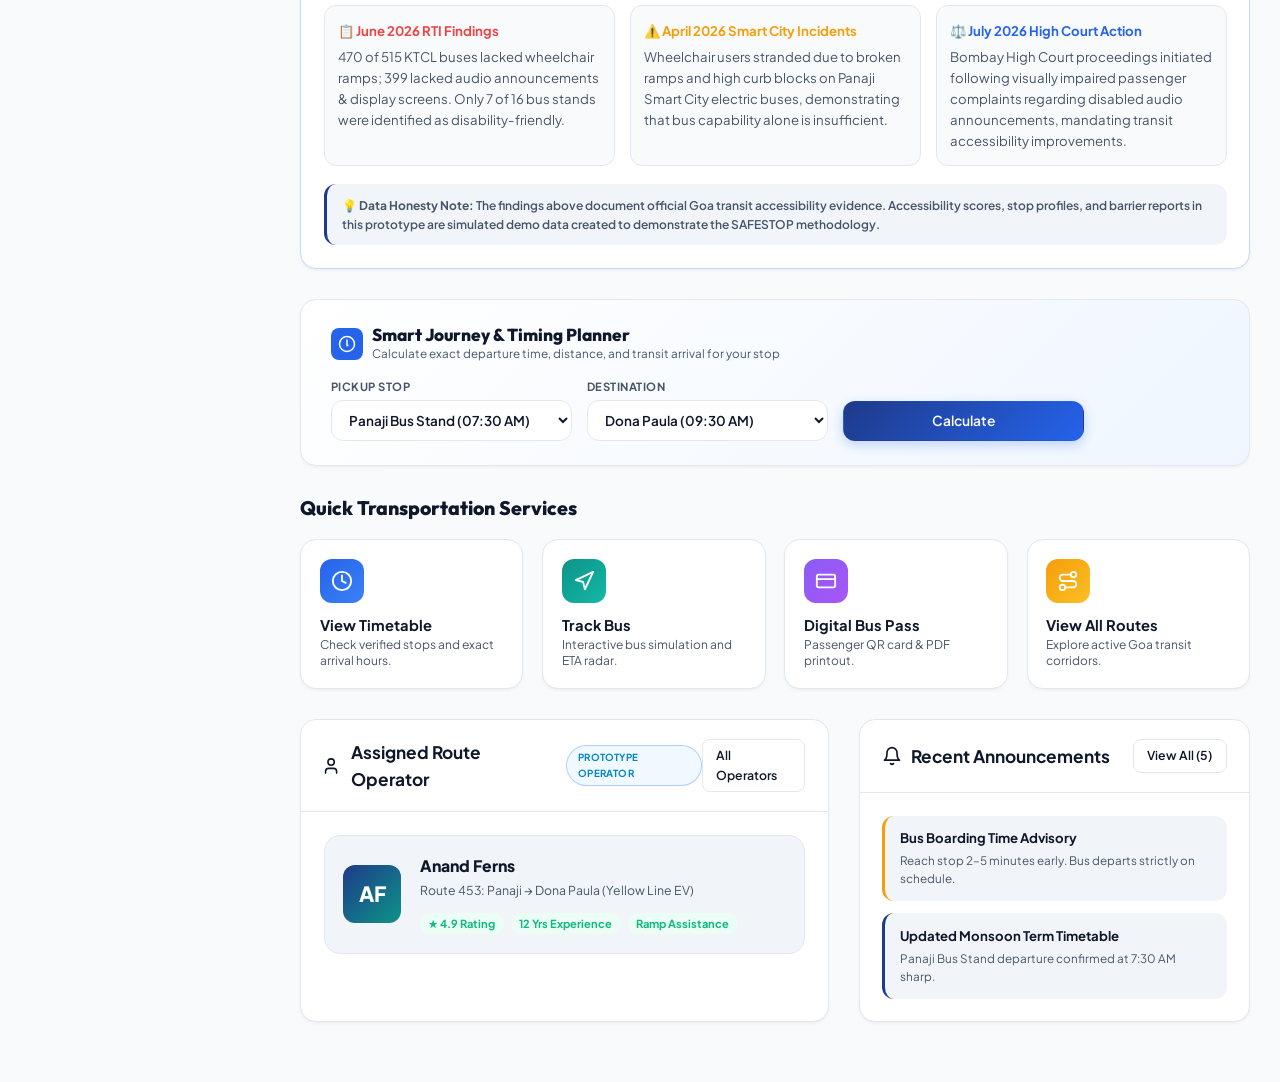
==== commit d050241d: "feat: complete SAFESTOP UI accessibility" ====
--- a/index.html
+++ b/index.html
@@ -3,8 +3,8 @@
 <head>
     <meta charset="UTF-8">
     <meta name="viewport" content="width=device-width, initial-scale=1.0">
-    <title>GOA MOBILITY — Accessible Transit Assistant</title>
-    <meta name="description" content="Goa public transit accessibility prototype for bus routes, live tracking simulation, boarding confidence, and accessible timetables.">
+    <title>SAFESTOP — Accessible Transit Intelligence | GOA MOBILITY</title>
+    <meta name="description" content="SAFESTOP by GOA MOBILITY: Accessibility-assessed public transit intelligence, vehicle-to-stop barrier evaluation, Boarding Confidence scoring, and live corridor tracking.">
     
     <!-- CSS Stylesheets -->
     <link rel="stylesheet" href="css/style.css">
@@ -21,8 +21,8 @@
                         <svg xmlns="http://www.w3.org/2000/svg" width="22" height="22" viewBox="0 0 24 24" fill="none" stroke="currentColor" stroke-width="2.5" stroke-linecap="round" stroke-linejoin="round"><path d="M8 6v6"></path><path d="M15 6v6"></path><path d="M2 12h19.6"></path><path d="M18 18h3s.5-1.7.8-2.8c.1-.4.2-.8.2-1.2 0-.4-.1-.8-.2-1.2l-.8-2.8H18"></path><path d="M4 18H2"></path><path d="m4 6 2-2h12l2 2"></path><circle cx="7" cy="18" r="2"></circle><circle cx="17" cy="18" r="2"></circle></svg>
                     </div>
                     <div class="brand-text">
-                        <span class="brand-title">GOA MOBILITY</span>
-                        <span class="brand-subtitle">Smart Mobility</span>
+                        <span class="brand-title">SAFESTOP</span>
+                        <span class="brand-subtitle">Accessible Transit • GOA MOBILITY</span>
                     </div>
                 </a>
             </div>
@@ -36,7 +36,7 @@
                 <a href="safestop.html" class="nav-link">
                     <svg xmlns="http://www.w3.org/2000/svg" width="20" height="20" viewBox="0 0 24 24" fill="none" stroke="currentColor" stroke-width="2" stroke-linecap="round" stroke-linejoin="round"><path d="M12 22s8-4 8-10V5l-8-3-8 3v7c0 6 8 10 8 10z"></path></svg>
                     <span>SAFESTOP</span>
-                    <span class="nav-badge" style="background: var(--accent); color: white;">ACCESS</span>
+                    <span class="nav-badge nav-badge-accent">ACCESS</span>
                 </a>
                 <a href="routes.html" class="nav-link">
                     <svg xmlns="http://www.w3.org/2000/svg" width="20" height="20" viewBox="0 0 24 24" fill="none" stroke="currentColor" stroke-width="2" stroke-linecap="round" stroke-linejoin="round"><circle cx="6" cy="19" r="3"></circle><path d="M9 19h8.5a3.5 3.5 0 0 0 0-7h-11a3.5 3.5 0 0 1 0-7H15"></path><circle cx="18" cy="5" r="3"></circle></svg>
@@ -95,14 +95,14 @@
             <!-- Header / Navbar -->
             <header class="top-header">
                 <div class="header-left">
-                    <button class="menu-toggle-btn" aria-label="Toggle Navigation Menu">
+                    <button type="button" class="menu-toggle-btn" aria-label="Toggle Navigation Menu">
                         <svg xmlns="http://www.w3.org/2000/svg" width="22" height="22" viewBox="0 0 24 24" fill="none" stroke="currentColor" stroke-width="2" stroke-linecap="round" stroke-linejoin="round"><line x1="4" x2="20" y1="12" y2="12"></line><line x1="4" x2="20" y1="6" y2="6"></line><line x1="4" x2="20" y1="18" y2="18"></line></svg>
                     </button>
                     
                     <div class="global-search-bar trigger-search-modal">
                         <div class="search-input-wrapper">
                             <svg xmlns="http://www.w3.org/2000/svg" width="18" height="18" viewBox="0 0 24 24" fill="none" stroke="currentColor" stroke-width="2" stroke-linecap="round" stroke-linejoin="round" class="search-icon"><circle cx="11" cy="11" r="8"></circle><path d="m21 21-4.3-4.3"></path></svg>
-                            <span class="search-input" style="color: var(--text-subtle);">Search routes, stops, bus #, operators...</span>
+                            <span class="search-input search-input-placeholder">Search routes, stops, bus #, operators...</span>
                             <span class="search-shortcut">/</span>
                         </div>
                     </div>
@@ -110,13 +110,13 @@
 
                 <div class="header-right">
                     <!-- SOS Safety Button -->
-                    <button class="sos-header-btn trigger-sos-modal" aria-label="Emergency SOS">
+                    <button type="button" class="sos-header-btn trigger-sos-modal" aria-label="Emergency SOS">
                         <svg xmlns="http://www.w3.org/2000/svg" width="16" height="16" viewBox="0 0 24 24" fill="none" stroke="currentColor" stroke-width="2.5"><path d="M10.29 3.86 1.82 18a2 2 0 0 0 1.71 3h16.94a2 2 0 0 0 1.71-3L13.71 3.86a2 2 0 0 0-3.42 0z"></path><line x1="12" y1="9" x2="12" y2="13"></line><line x1="12" y1="17" x2="12.01" y2="17"></line></svg>
                         <span>SOS</span>
                     </button>
 
                     <!-- Audio Synth Mute Toggle -->
-                    <button id="headerAudioToggleBtn" class="header-action-btn" aria-label="Toggle Sound & Voice">
+                    <button type="button" id="headerAudioToggleBtn" class="header-action-btn" aria-label="Toggle Sound & Voice">
                         <svg xmlns="http://www.w3.org/2000/svg" width="20" height="20" viewBox="0 0 24 24" fill="none" stroke="currentColor" stroke-width="2" stroke-linecap="round" stroke-linejoin="round"><polygon points="11 5 6 9 2 9 2 15 6 15 11 19 11 5"></polygon><path d="M15.54 8.46a5 5 0 0 1 0 7.07"></path><path d="M19.07 4.93a10 10 0 0 1 0 14.14"></path></svg>
                     </button>
 
@@ -125,9 +125,9 @@
                         <span id="liveClockDisplay">07:40:00 AM</span>
                     </div>
 
-                    <button class="header-action-btn theme-toggle-btn" aria-label="Toggle Theme">
+                    <button type="button" class="header-action-btn theme-toggle-btn" aria-label="Toggle Theme">
                         <span class="theme-icon">
-                            <svg xmlns="http://www.w3.org/2000/svg" width="20" height="20" viewBox="0 0 24 24" fill="none" stroke="currentColor" stroke-width="2" stroke-linecap="round" stroke-linejoin="round"><path d="M12 3a6 6 0 0 0 9 9 9 0 1 1-9-9Z"></path></svg>
+                            <svg xmlns="http://www.w3.org/2000/svg" width="20" height="20" viewBox="0 0 24 24" fill="none" stroke="currentColor" stroke-width="2" stroke-linecap="round" stroke-linejoin="round"><path d="M12 3a6 6 0 0 0 9 9 9 9 0 1 1-9-9Z"></path></svg>
                         </span>
                     </button>
 
@@ -162,7 +162,7 @@
                             "Passengers are requested to reach their respective bus stop <strong>2–5 minutes before the scheduled arrival time</strong>. The bus will not wait for late passengers."
                         </p>
                     </div>
-                    <button class="notice-close-btn" onclick="this.closest('.notice-banner').remove()" aria-label="Dismiss Notice">
+                    <button type="button" class="notice-close-btn" onclick="this.closest('.notice-banner').remove()" aria-label="Dismiss Notice">
                         <svg xmlns="http://www.w3.org/2000/svg" width="18" height="18" viewBox="0 0 24 24" fill="none" stroke="currentColor" stroke-width="2" stroke-linecap="round" stroke-linejoin="round"><line x1="18" y1="6" x2="6" y2="18"></line><line x1="6" y1="6" x2="18" y2="18"></line></svg>
                     </button>
                 </div>
@@ -170,13 +170,18 @@
                 <!-- Page Header Title -->
                 <div class="page-header">
                     <div class="page-title-group">
+                        <div style="display: flex; align-items: center; gap: 0.5rem; margin-bottom: 0.35rem; flex-wrap: wrap;">
+                            <span class="badge badge-accent" style="font-size: 0.72rem; letter-spacing: 0.05em; font-weight: 800;">SAFESTOP PORTAL</span>
+                            <span class="badge badge-source-official" style="font-size: 0.7rem;">KTCL GTFS Corridors</span>
+                            <span class="badge badge-source-prototype" style="font-size: 0.7rem;">Accessibility Assessment</span>
+                        </div>
                         <h1>
-                            <span>Transit Dashboard</span>
+                            <span>SAFESTOP Transit Intelligence</span>
                         </h1>
-                        <p class="page-subtitle">Real-time public transit monitoring, boarding confidence, and Goa mobility services.</p>
+                        <p class="page-subtitle">Accessibility-assessed public transit monitoring: vehicle-to-stop barrier evaluation, live Boarding Confidence scoring, and barrier-aware journey planning across Goa.</p>
                     </div>
                     <div class="page-actions">
-                        <button class="btn btn-secondary trigger-seat-modal">
+                        <button type="button" class="btn btn-secondary trigger-seat-modal">
                             <svg xmlns="http://www.w3.org/2000/svg" width="18" height="18" viewBox="0 0 24 24" fill="none" stroke="currentColor" stroke-width="2"><path d="M19 21v-2a4 4 0 0 0-4-4H9a4 4 0 0 0-4 4v2"></path><circle cx="12" cy="7" r="4"></circle></svg>
                             <span>Seat Heatmap</span>
                         </button>
@@ -188,8 +193,8 @@
                 </div>
 
                 <!-- GTFS Data Source Header -->
-                <div style="display: flex; align-items: center; justify-content: space-between; gap: 0.75rem; flex-wrap: wrap; margin-bottom: 0.85rem; padding: 0.5rem 0.75rem; background: var(--bg-muted); border-radius: var(--radius-md); border-left: 3px solid var(--success);">
-                    <span class="badge badge-success" style="font-size: 0.72rem; font-weight: 700; white-space: nowrap;">🟢 OFFICIAL KTCL GTFS DATA</span>
+                <div class="callout callout-success gtfs-banner">
+                    <span class="badge badge-source-official" style="font-size: 0.72rem; font-weight: 700; white-space: nowrap;">🟢 Official KTCL GTFS Data</span>
                     <span style="font-size: 0.76rem; color: var(--text-muted); flex: 1; min-width: 260px;">Route and stop numbers cross-referenced against KTCL's official GTFS open data feed (<a href="https://ktclgoa.com/gtfs/" target="_blank" rel="noopener" style="color: var(--primary-light); text-decoration: underline;">ktclgoa.com/gtfs</a>, CC BY 4.0). SAFESTOP's accessibility assessments are not part of this official feed.</span>
                 </div>
 
@@ -198,7 +203,10 @@
                     <!-- Official EV Buses -->
                     <div class="stat-card stat-buses">
                         <div class="stat-info">
-                            <span class="stat-label">Official KTCL Fleet</span>
+                            <div style="display: flex; align-items: center; gap: 0.4rem;">
+                                <span class="stat-label">Official KTCL Fleet</span>
+                                <span class="badge badge-source-official" style="font-size: 0.62rem; padding: 0.15rem 0.45rem;">Official Data</span>
+                            </div>
                             <span class="stat-value">171</span>
                             <div class="stat-trend">
                                 <svg xmlns="http://www.w3.org/2000/svg" width="14" height="14" viewBox="0 0 24 24" fill="none" stroke="currentColor" stroke-width="2.5" stroke-linecap="round" stroke-linejoin="round"><polyline points="22 7 13.5 15.5 8.5 10.5 2 17"></polyline><polyline points="16 7 22 7 22 13"></polyline></svg>
@@ -213,11 +221,14 @@
                     <!-- Official KTCL Routes -->
                     <div class="stat-card stat-routes">
                         <div class="stat-info">
-                            <span class="stat-label">Official Routes</span>
+                            <div style="display: flex; align-items: center; gap: 0.4rem;">
+                                <span class="stat-label">Total Routes (Count)</span>
+                                <span class="badge badge-source-official" style="font-size: 0.62rem; padding: 0.15rem 0.45rem;">Official Data</span>
+                            </div>
                             <span class="stat-value">453</span>
                             <div class="stat-trend">
                                 <svg xmlns="http://www.w3.org/2000/svg" width="14" height="14" viewBox="0 0 24 24" fill="none" stroke="currentColor" stroke-width="2.5" stroke-linecap="round" stroke-linejoin="round"><polyline points="22 7 13.5 15.5 8.5 10.5 2 17"></polyline><polyline points="16 7 22 7 22 13"></polyline></svg>
-                                <span>16 KTC Bus Stands</span>
+                                <span>Statewide Routes across 16 Stands</span>
                             </div>
                         </div>
                         <div class="stat-icon-wrapper">
@@ -226,9 +237,12 @@
                     </div>
 
                     <!-- Bus Stands / Accessible Stands -->
-                    <div class="stat-card stat-trips">
+                    <div class="stat-card stat-trips stat-card-featured">
                         <div class="stat-info">
-                            <span class="stat-label">Accessible Stands</span>
+                            <div style="display: flex; align-items: center; gap: 0.4rem;">
+                                <span class="stat-label">Accessible Stands</span>
+                                <span class="badge badge-source-official" style="font-size: 0.62rem; padding: 0.15rem 0.45rem;">Official Data</span>
+                            </div>
                             <span class="stat-value">7</span>
                             <div class="stat-trend">
                                 <svg xmlns="http://www.w3.org/2000/svg" width="14" height="14" viewBox="0 0 24 24" fill="none" stroke="currentColor" stroke-width="2.5" stroke-linecap="round" stroke-linejoin="round"><polyline points="22 7 13.5 15.5 8.5 10.5 2 17"></polyline><polyline points="16 7 22 7 22 13"></polyline></svg>
@@ -241,9 +255,12 @@
                     </div>
 
                     <!-- SAFESTOP Prototype Scope -->
-                    <div class="stat-card stat-students">
+                    <div class="stat-card stat-students stat-card-featured">
                         <div class="stat-info">
-                            <span class="stat-label">SAFESTOP Scope</span>
+                            <div style="display: flex; align-items: center; gap: 0.4rem;">
+                                <span class="stat-label">SAFESTOP Scope</span>
+                                <span class="badge badge-source-prototype" style="font-size: 0.62rem; padding: 0.15rem 0.45rem;">Prototype Data</span>
+                            </div>
                             <span class="stat-value">6</span>
                             <div class="stat-trend">
                                 <svg xmlns="http://www.w3.org/2000/svg" width="14" height="14" viewBox="0 0 24 24" fill="none" stroke="currentColor" stroke-width="2.5" stroke-linecap="round" stroke-linejoin="round"><polyline points="22 7 13.5 15.5 8.5 10.5 2 17"></polyline><polyline points="16 7 22 7 22 13"></polyline></svg>
@@ -284,19 +301,52 @@
                             </div>
                             <div class="bus-meta-item">
                                 <span>Capacity:</span>
-                                <strong style="color: #6ee7b7; cursor:pointer;" class="trigger-seat-modal">48/54 Seats Occupied</strong>
+                                <button type="button" class="hero-seat-btn trigger-seat-modal">48/54 Seats Occupied</button>
+                            </div>
+                        </div>
+
+                        <!-- SAFESTOP Boarding Confidence & Accessibility Priority Banner -->
+                        <div class="hero-confidence-bar">
+                            <div style="display: flex; align-items: center; gap: 0.65rem; flex-wrap: wrap;">
+                                <div class="hero-confidence-badge">
+                                    <svg xmlns="http://www.w3.org/2000/svg" width="16" height="16" viewBox="0 0 24 24" fill="none" stroke="currentColor" stroke-width="2.5" stroke-linecap="round" stroke-linejoin="round"><path d="M12 22s8-4 8-10V5l-8-3-8 3v7c0 6 8 10 8 10z"></path></svg>
+                                    <span>Boarding Confidence: 100/100 (HIGH)</span>
+                                </div>
+                                <span style="font-size: 0.82rem; color: rgba(255,255,255,0.95); font-weight: 600;">
+                                    Verified Step-Free & Barrier-Assessed Corridor
+                                </span>
+                            </div>
+                            <div class="hero-access-tags">
+                                <span class="hero-access-tag" title="Verified low-floor step-free bus entry">
+                                    ♿ Low-Floor Bus
+                                </span>
+                                <span class="hero-access-tag" title="Dedicated wheelchair tie-down bay">
+                                    💺 Wheelchair Bay
+                                </span>
+                                <span class="hero-access-tag" title="Deployable boarding ramp">
+                                    📐 Deployable Ramp
+                                </span>
+                                <span class="hero-access-tag" title="Audio and visual boarding assistance">
+                                    🔊 Audio/Visual Assist
+                                </span>
+                                <a href="safestop.html?route=panaji-donapaula&stop=2" class="btn btn-sm btn-translucent" style="font-weight: 700; color: #ffffff; text-decoration: none; padding: 0.25rem 0.65rem; border-radius: var(--radius-full); border: 1px solid rgba(255,255,255,0.4); display: inline-flex; align-items: center; gap: 0.3rem;">
+                                    <span>Audit Report</span>
+                                    <svg xmlns="http://www.w3.org/2000/svg" width="14" height="14" viewBox="0 0 24 24" fill="none" stroke="currentColor" stroke-width="2" stroke-linecap="round" stroke-linejoin="round"><polyline points="9 18 15 12 9 6"></polyline></svg>
+                                </a>
                             </div>
                         </div>
 
                         <!-- Next Stop & Countdown Box -->
                         <div class="next-stop-countdown-box">
                             <div class="next-stop-info">
-                                <span class="next-stop-label">Approaching Next Stop</span>
+                                <span class="next-stop-label">Approaching Next Stop • Step-Free Verified</span>
                                 <div class="next-stop-name" id="dashNextStopName">Patto Plaza</div>
                                 <div class="next-stop-time-details">
                                     <span>Scheduled: <strong id="dashNextStopTime">08:10 AM</strong></span>
                                     <span>•</span>
                                     <span>Distance: <strong>16 km</strong></span>
+                                    <span>•</span>
+                                    <span style="color: #6ee7b7; font-weight: 700;">Confidence: High</span>
                                 </div>
                             </div>
 
@@ -322,8 +372,12 @@
                                 <svg xmlns="http://www.w3.org/2000/svg" width="16" height="16" viewBox="0 0 24 24" fill="none" stroke="currentColor" stroke-width="2" stroke-linecap="round" stroke-linejoin="round"><path d="M12 2a8 8 0 0 0-8 8c0 5.25 8 12 8 12s8-6.75 8-12a8 8 0 0 0-8-8z"></path><circle cx="12" cy="10" r="3"></circle></svg>
                                 <span>Current: <strong id="dashCurrentStop">Portais</strong></span>
                             </div>
-                            <div style="display: flex; gap: 0.6rem;">
-                                <button class="btn btn-sm btn-secondary trigger-seat-modal" style="background: rgba(255,255,255,0.2); color:#fff; border:none;">
+                            <div style="display: flex; gap: 0.6rem; align-items: center; flex-wrap: wrap;">
+                                <a href="safestop.html?route=panaji-donapaula" class="btn btn-sm btn-translucent">
+                                    <svg xmlns="http://www.w3.org/2000/svg" width="14" height="14" viewBox="0 0 24 24" fill="none" stroke="currentColor" stroke-width="2" stroke-linecap="round" stroke-linejoin="round"><path d="M12 22s8-4 8-10V5l-8-3-8 3v7c0 6 8 10 8 10z"></path></svg>
+                                    <span>SAFESTOP Portal</span>
+                                </a>
+                                <button type="button" class="btn btn-sm btn-translucent trigger-seat-modal">
                                     Seats (48/54)
                                 </button>
                                 <a href="tracking.html?route=panaji-donapaula" class="track-now-btn">
@@ -351,8 +405,41 @@
                     </div>
                 </div>
 
+                <!-- Goa Accessibility Context & Real-World Evidence (Elevated Priority) -->
+                <section class="card card-highlight" style="margin-bottom: 2rem;">
+                    <div class="card-header card-header-muted">
+                        <div class="card-title">
+                            <svg xmlns="http://www.w3.org/2000/svg" width="20" height="20" viewBox="0 0 24 24" fill="none" stroke="currentColor" stroke-width="2"><path d="M12 22s8-4 8-10V5l-8-3-8 3v7c0 6 8 10 8 10z"></path></svg>
+                            <span>Goa Transit Accessibility Context — Why SAFESTOP?</span>
+                        </div>
+                        <span class="badge badge-accent" style="font-size: 0.72rem;">BIT N BUILD ACCESS TRACK EVIDENCE</span>
+                    </div>
+                    <div class="card-body" style="font-size: 0.88rem; color: var(--text-muted); line-height: 1.6;">
+                        <p style="margin-bottom: 1rem; color: var(--text-main); font-weight: 600;">
+                            A transit vehicle can be accessible while the boarding environment at the selected stop is not. SAFESTOP addresses this gap by combining vehicle accessibility, stop accessibility, verification freshness, and community barrier reports to estimate Boarding Confidence.
+                        </p>
+                        <div style="display: grid; grid-template-columns: repeat(auto-fit, minmax(280px, 1fr)); gap: 1rem; margin-bottom: 1.25rem;">
+                            <div class="card-inset">
+                                <strong style="color: #ef4444; display: block; margin-bottom: 0.3rem;">📋 June 2026 RTI Findings</strong>
+                                470 of 515 KTCL buses lacked wheelchair ramps; 399 lacked audio announcements & display screens. Only 7 of 16 bus stands were identified as disability-friendly.
+                            </div>
+                            <div class="card-inset">
+                                <strong style="color: #f59e0b; display: block; margin-bottom: 0.3rem;">⚠️ April 2026 Smart City Incidents</strong>
+                                Wheelchair users stranded due to broken ramps and high curb blocks on Panaji Smart City electric buses, demonstrating that bus capability alone is insufficient.
+                            </div>
+                            <div class="card-inset">
+                                <strong style="color: #2563eb; display: block; margin-bottom: 0.3rem;">⚖️ July 2026 High Court Action</strong>
+                                Bombay High Court proceedings initiated following visually impaired passenger complaints regarding disabled audio announcements, mandating transit accessibility improvements.
+                            </div>
+                        </div>
+                        <div class="callout callout-primary" style="padding: 0.75rem 1rem; font-size: 0.8rem; font-weight: 600; color: var(--text-muted);">
+                            💡 <strong>Data Honesty Note:</strong> The findings above document official Goa transit accessibility evidence. Accessibility scores, stop profiles, and barrier reports in this prototype are simulated demo data created to demonstrate the SAFESTOP methodology.
+                        </div>
+                    </div>
+                </section>
+
                 <!-- Smart Journey Planner Widget -->
-                <div class="card" style="margin-bottom: 2rem; background: linear-gradient(135deg, var(--bg-surface) 0%, var(--primary-subtle) 100%);">
+                <div class="card card-gradient-primary" style="margin-bottom: 2rem;">
                     <div class="card-body" style="padding: 1.6rem 2rem;">
                         <div style="display: flex; align-items: center; gap: 0.6rem; margin-bottom: 1rem;">
                             <div style="width: 32px; height: 32px; border-radius: var(--radius-sm); background: var(--primary-light); color:#fff; display: flex; align-items: center; justify-content: center;">
@@ -366,8 +453,8 @@
 
                         <div style="display: grid; grid-template-columns: repeat(auto-fit, minmax(220px, 1fr)) 120px; gap: 1rem; align-items: flex-end;">
                             <div>
-                                <label style="display:block; font-size:0.75rem; font-weight:700; text-transform:uppercase; color:var(--text-muted); margin-bottom:0.3rem;">Pickup Stop</label>
-                                <select id="plannerOriginSelect" style="width:100%; background:var(--bg-surface); border:1px solid var(--border-color); border-radius:var(--radius-md); padding:0.65rem 0.85rem; font-size:0.9rem; font-weight:600;">
+                                <label for="plannerOriginSelect" class="form-label">Pickup Stop</label>
+                                <select id="plannerOriginSelect" class="form-control">
                                     <option value="panaji-kadamba">Panaji Kadamba Bus Stand</option>
                                     <option value="miramar">Miramar Circle</option>
                                     <option value="caranzalem">Caranzalem</option>
@@ -375,12 +462,12 @@
                                 </select>
                             </div>
                             <div>
-                                <label style="display:block; font-size:0.75rem; font-weight:700; text-transform:uppercase; color:var(--text-muted); margin-bottom:0.3rem;">Destination</label>
-                                <select id="plannerDestSelect" style="width:100%; background:var(--bg-surface); border:1px solid var(--border-color); border-radius:var(--radius-md); padding:0.65rem 0.85rem; font-size:0.9rem; font-weight:600;">
+                                <label for="plannerDestSelect" class="form-label">Destination</label>
+                                <select id="plannerDestSelect" class="form-control">
                                     <option value="dona-paula">Dona Paula (09:30 AM)</option>
                                 </select>
                             </div>
-                            <button id="plannerCalcBtn" class="btn btn-primary" style="padding:0.7rem 1rem;">
+                            <button type="button" id="plannerCalcBtn" class="btn btn-primary" style="padding:0.7rem 1rem;">
                                 Calculate
                             </button>
                         </div>
@@ -439,39 +526,6 @@
                             <div class="action-desc">Explore active Goa transit corridors.</div>
                         </div>
                     </a>
-                </section>
-
-                <!-- Goa Accessibility Context & Real-World Evidence -->
-                <section class="card" style="margin-top: 1.5rem; border: 1.5px solid var(--primary-border);">
-                    <div class="card-header" style="background: var(--bg-muted);">
-                        <div class="card-title">
-                            <svg xmlns="http://www.w3.org/2000/svg" width="20" height="20" viewBox="0 0 24 24" fill="none" stroke="currentColor" stroke-width="2"><path d="M12 22s8-4 8-10V5l-8-3-8 3v7c0 6 8 10 8 10z"></path></svg>
-                            <span>Goa Transit Accessibility Context — Why SAFESTOP?</span>
-                        </div>
-                        <span class="badge badge-accent" style="font-size: 0.72rem;">BIT N BUILD ACCESS TRACK EVIDENCE</span>
-                    </div>
-                    <div class="card-body" style="font-size: 0.88rem; color: var(--text-muted); line-height: 1.6;">
-                        <p style="margin-bottom: 1rem; color: var(--text-main); font-weight: 600;">
-                            A transit vehicle can be accessible while the boarding environment at the selected stop is not. SAFESTOP addresses this gap by combining vehicle accessibility, stop accessibility, verification freshness, and community barrier reports to estimate Boarding Confidence.
-                        </p>
-                        <div style="display: grid; grid-template-columns: repeat(auto-fit, minmax(280px, 1fr)); gap: 1rem; margin-bottom: 1.25rem;">
-                            <div style="padding: 0.9rem; border-radius: var(--radius-md); background: var(--bg-base); border: 1px solid var(--border-color);">
-                                <strong style="color: #ef4444; display: block; margin-bottom: 0.3rem;">📋 June 2026 RTI Findings</strong>
-                                470 of 515 KTCL buses lacked wheelchair ramps; 399 lacked audio announcements & display screens. Only 7 of 16 bus stands were identified as disability-friendly.
-                            </div>
-                            <div style="padding: 0.9rem; border-radius: var(--radius-md); background: var(--bg-base); border: 1px solid var(--border-color);">
-                                <strong style="color: #f59e0b; display: block; margin-bottom: 0.3rem;">⚠️ April 2026 Smart City Incidents</strong>
-                                Wheelchair users stranded due to broken ramps and high curb blocks on Panaji Smart City electric buses, demonstrating that bus capability alone is insufficient.
-                            </div>
-                            <div style="padding: 0.9rem; border-radius: var(--radius-md); background: var(--bg-base); border: 1px solid var(--border-color);">
-                                <strong style="color: #2563eb; display: block; margin-bottom: 0.3rem;">⚖️ July 2026 High Court Action</strong>
-                                Bombay High Court proceedings initiated following visually impaired passenger complaints regarding disabled audio announcements, mandating transit accessibility improvements.
-                            </div>
-                        </div>
-                        <div style="padding: 0.75rem 1rem; border-radius: var(--radius-md); background: var(--bg-muted); font-size: 0.8rem; font-weight: 600; color: var(--text-muted); border-left: 3px solid var(--primary);">
-                            💡 <strong>Data Honesty Note:</strong> The findings above document official Goa transit accessibility evidence. Accessibility scores, stop profiles, and barrier reports in this prototype are simulated demo data created to demonstrate the SAFESTOP methodology.
-                        </div>
-                    </div>
                 </section>
 
                 <!-- Driver & Announcement Highlights Row -->
@@ -482,6 +536,7 @@
                             <div class="card-title">
                                 <svg xmlns="http://www.w3.org/2000/svg" width="20" height="20" viewBox="0 0 24 24" fill="none" stroke="currentColor" stroke-width="2" stroke-linecap="round" stroke-linejoin="round"><path d="M16 21v-2a4 4 0 0 0-4-4H6a4 4 0 0 0-4 4v2"></path><circle cx="9" cy="7" r="4"></circle></svg>
                                 <span>Assigned Route Operator</span>
+                                <span class="badge badge-source-prototype" style="font-size: 0.65rem; margin-left: 0.4rem;">Prototype Operator</span>
                             </div>
                             <a href="drivers.html" class="btn btn-secondary btn-sm">All Operators</a>
                         </div>
@@ -495,7 +550,7 @@
                                     <div class="driver-snapshot-sub">
                                         Route 453: Panaji → Dona Paula (Yellow Line EV)
                                     </div>
-                                    <div style="display: flex; gap: 0.5rem; flex-wrap: wrap; margin-top: 0.5rem;">
+                                    <div class="driver-snapshot-tags">
                                         <span class="driver-snapshot-badge">★ 4.9 Rating</span>
                                         <span class="driver-snapshot-badge">12 Yrs Experience</span>
                                         <span class="driver-snapshot-badge">Ramp Assistance</span>
@@ -515,13 +570,13 @@
                             <a href="announcements.html" class="btn btn-secondary btn-sm">View All (5)</a>
                         </div>
                         <div class="card-body" style="display: flex; flex-direction: column; gap: 0.85rem;">
-                            <div style="padding: 0.85rem; border-radius: var(--radius-md); background: var(--bg-muted); border-left: 3px solid #f59e0b;">
-                                <div style="font-weight: 700; font-size: 0.88rem; color: var(--text-main);">Bus Boarding Time Advisory</div>
-                                <div style="font-size: 0.78rem; color: var(--text-muted); margin-top: 0.2rem;">Reach stop 2–5 minutes early. Bus departs strictly on schedule.</div>
-                            </div>
-                            <div style="padding: 0.85rem; border-radius: var(--radius-md); background: var(--bg-muted); border-left: 3px solid #2563eb;">
-                                <div style="font-weight: 700; font-size: 0.88rem; color: var(--text-main);">Updated Monsoon Term Timetable</div>
-                                <div style="font-size: 0.78rem; color: var(--text-muted); margin-top: 0.2rem;">Panaji Bus Stand departure confirmed at 7:30 AM sharp.</div>
+                            <div class="callout callout-warning">
+                                <div class="callout-title">Bus Boarding Time Advisory</div>
+                                <div class="callout-desc">Reach stop 2–5 minutes early. Bus departs strictly on schedule.</div>
+                            </div>
+                            <div class="callout callout-primary">
+                                <div class="callout-title">Updated Monsoon Term Timetable</div>
+                                <div class="callout-desc">Panaji Bus Stand departure confirmed at 7:30 AM sharp.</div>
                             </div>
                         </div>
                     </div>
@@ -551,12 +606,17 @@
                     const isPassed = idx < 4;
                     const isNext = idx === 4;
                     let dotClass = isPassed ? 'passed' : (isNext ? 'current-target' : '');
+                    const isStepFree = stop.id !== 4 && stop.id !== 5;
+                    const accessChip = isStepFree
+                        ? '<span class="stop-access-chip accessible" title="Step-free verified">♿ Step-Free</span>'
+                        : '<span class="stop-access-chip barrier" title="Barrier advisory active">⚠️ Caution</span>';
 
                     return `
                         <div class="stop-preview-item ${dotClass}">
                             <div class="stop-preview-left">
                                 <div class="stop-dot"></div>
                                 <span class="stop-name-text">${stop.name}</span>
+                                ${accessChip}
                             </div>
                             <span class="stop-time-badge">${stop.time}</span>
                         </div>
@@ -577,18 +637,24 @@
                     const stopId = parseInt(plannerSelect.value);
                     const stop = panajiRoute.stops.find(s => s.id === stopId);
                     if (stop && resultBox) {
-                        const distToCampus = 12 - stop.distanceKm;
+                        const distToDest = 12 - stop.distanceKm;
+                        const isBarrier = stop.id === 4 || stop.id === 5;
                         resultBox.style.display = 'block';
                         resultBox.innerHTML = `
                             <div style="display:flex; justify-content:space-between; align-items:center; flex-wrap:wrap; gap:1rem;">
                                 <div>
-                                    <div style="font-weight:800; font-size:1.05rem; color:var(--primary-light);">Pickup: ${stop.name}</div>
-                                    <div style="font-size:0.84rem; color:var(--text-muted); margin-top:0.2rem;">
-                                        Scheduled Departure: <strong>${stop.time}</strong> | Distance to Dona Paula: <strong>${distToCampus} km</strong>
+                                    <div style="display:flex; align-items:center; gap:0.5rem; flex-wrap:wrap;">
+                                        <span style="font-weight:800; font-size:1.05rem; color:var(--primary-light);">Pickup: ${stop.name}</span>
+                                        <span class="badge ${isBarrier ? 'badge-warning' : 'badge-success'}" style="font-size:0.74rem;">
+                                            ${isBarrier ? '⚠️ Boarding Caution: Barrier' : '✓ Boarding Confidence: HIGH (95+)'}
+                                        </span>
+                                    </div>
+                                    <div style="font-size:0.84rem; color:var(--text-muted); margin-top:0.25rem;">
+                                        Scheduled Departure: <strong>${stop.time}</strong> | Distance to Dona Paula: <strong>${distToDest} km</strong> | Vehicle: <strong>KTCL-EV-Demo-06 (Low-Floor)</strong>
                                     </div>
                                 </div>
-                                <div style="display:flex; gap:0.5rem;">
-                                    <span class="badge badge-success">Boarding by ${stop.time}</span>
+                                <div style="display:flex; gap:0.5rem; align-items:center; flex-wrap:wrap;">
+                                    <a href="safestop.html?route=panaji-donapaula&stop=${stop.id}" class="btn btn-secondary btn-sm">SAFESTOP Audit</a>
                                     <a href="tracking.html?route=panaji-donapaula" class="btn btn-primary btn-sm">Track Bus Now</a>
                                 </div>
                             </div>
--- a/css/style.css
+++ b/css/style.css
@@ -1,12 +1,12 @@
 /* ==========================================================================
-   Smart College Transport Management System - Main Design System
+   Goa Mobility & SAFESTOP Transit Management System - Main Design System
    Modern, Professional, Clean UI with Light/Dark Mode Support
    ========================================================================== */
 
 @import url('https://fonts.googleapis.com/css2?family=Outfit:wght@400;500;600;700;800&family=Plus+Jakarta+Sans:wght@400;500;600;700&family=JetBrains+Mono:wght@400;500;600&display=swap');
 
 :root {
-    /* Brand Colors - Sophisticated College Navy & Electric Emerald */
+    /* Brand Colors - Sophisticated Transit Navy & Electric Emerald */
     --primary: #1e3a8a;
     --primary-light: #2563eb;
     --primary-subtle: #eff6ff;
@@ -329,6 +329,11 @@
     position: relative;
 }
 
+.nav-badge.nav-badge-accent {
+    background-color: var(--accent);
+    color: #ffffff;
+}
+
 .sidebar-footer {
     padding: 1.1rem 1.25rem;
     border-top: 1px solid var(--border-color);
@@ -469,6 +474,10 @@
 }
 
 .search-input::placeholder {
+    color: var(--text-subtle);
+}
+
+.search-input-placeholder {
     color: var(--text-subtle);
 }
 
@@ -721,6 +730,18 @@
     border-radius: var(--radius-sm);
 }
 
+.btn-translucent {
+    background: rgba(255, 255, 255, 0.2);
+    color: #ffffff;
+    border: none;
+    backdrop-filter: blur(8px);
+}
+
+.btn-translucent:hover {
+    background: rgba(255, 255, 255, 0.3);
+    color: #ffffff;
+}
+
 /* --------------------------------------------------------------------------
    Badges
    -------------------------------------------------------------------------- */
@@ -759,6 +780,30 @@
 .badge-primary {
     background-color: var(--primary-subtle);
     color: var(--primary-light);
+}
+
+.badge-accent {
+    background-color: var(--accent-subtle);
+    color: var(--accent);
+}
+
+/* Source / Prototype Attribution Badges */
+.badge-source-official {
+    background-color: var(--success-bg);
+    color: var(--success);
+    border: 1px solid rgba(16, 185, 129, 0.35);
+}
+
+.badge-source-prototype {
+    background-color: var(--info-bg);
+    color: var(--info);
+    border: 1px solid rgba(59, 130, 246, 0.35);
+}
+
+.badge-source-simulated {
+    background-color: rgba(168, 85, 247, 0.12);
+    color: #a855f7;
+    border: 1px solid rgba(168, 85, 247, 0.35);
 }
 
 /* --------------------------------------------------------------------------
@@ -796,6 +841,89 @@
 
 .card-body {
     padding: 1.5rem;
+}
+
+.card-highlight {
+    border-color: var(--primary-border);
+}
+
+.card-header-muted {
+    background-color: var(--bg-muted);
+}
+
+.card-inset {
+    padding: 0.9rem;
+    border-radius: var(--radius-md);
+    background-color: var(--bg-base);
+    border: 1px solid var(--border-color);
+}
+
+/* --------------------------------------------------------------------------
+   Form Components
+   -------------------------------------------------------------------------- */
+.form-label {
+    display: block;
+    font-size: 0.75rem;
+    font-weight: 700;
+    text-transform: uppercase;
+    letter-spacing: 0.04em;
+    color: var(--text-muted);
+    margin-bottom: 0.3rem;
+}
+
+.form-control {
+    width: 100%;
+    background-color: var(--bg-surface);
+    border: 1px solid var(--border-color);
+    border-radius: var(--radius-md);
+    padding: 0.65rem 0.85rem;
+    font-size: 0.9rem;
+    font-weight: 600;
+    color: var(--text-main);
+    transition: border-color var(--transition-fast), box-shadow var(--transition-fast);
+}
+
+.form-control:focus {
+    border-color: var(--primary-light);
+    outline: none;
+}
+
+/* --------------------------------------------------------------------------
+   Callout & Alert Boxes
+   -------------------------------------------------------------------------- */
+.callout {
+    padding: 0.85rem 1rem;
+    border-radius: var(--radius-md);
+    background-color: var(--bg-muted);
+    border-left: 3px solid var(--primary);
+}
+
+.callout-success {
+    border-left-color: var(--success);
+}
+
+.callout-warning {
+    border-left-color: var(--warning);
+}
+
+.callout-danger {
+    border-left-color: var(--danger);
+}
+
+.callout-primary {
+    border-left-color: var(--primary);
+}
+
+.callout-title {
+    font-weight: 700;
+    font-size: 0.88rem;
+    color: var(--text-main);
+}
+
+.callout-desc {
+    font-size: 0.78rem;
+    color: var(--text-muted);
+    margin-top: 0.2rem;
 }
 
 /* --------------------------------------------------------------------------
@@ -948,6 +1076,8 @@
     justify-content: space-between;
     transition: all var(--transition-fast);
     cursor: pointer;
+    text-decoration: none;
+    color: inherit;
 }
 
 .search-result-item:hover {
@@ -996,6 +1126,8 @@
     cursor: pointer;
     transition: all var(--transition-fast);
     border: 1.5px solid transparent;
+    padding: 0;
+    box-sizing: border-box;
 }
 
 .seat-box.occupied {
@@ -1025,6 +1157,129 @@
 
 .seat-aisle {
     width: 20px;
+}
+
+.stop-node-item {
+    background: none;
+    border: none;
+    text-align: left;
+    width: 100%;
+    font-family: inherit;
+    font-size: inherit;
+    color: inherit;
+}
+
+/* --------------------------------------------------------------------------
+   Accessibility & Keyboard Navigation Focus Styles
+   -------------------------------------------------------------------------- */
+:focus-visible,
+a:focus-visible,
+button:focus-visible,
+input:focus-visible,
+select:focus-visible,
+textarea:focus-visible,
+.btn:focus-visible,
+.nav-link:focus-visible,
+.brand-badge:focus-visible,
+.header-action-btn:focus-visible,
+.menu-toggle-btn:focus-visible,
+.sos-header-btn:focus-visible,
+.header-profile-btn:focus-visible,
+.bottom-nav-item:focus-visible,
+.search-result-item:focus-visible,
+.stop-node-item:focus-visible,
+.seat-box:focus-visible,
+.card:focus-visible,
+[tabindex]:focus-visible {
+    outline: 2px solid var(--accent) !important;
+    outline-offset: 2px !important;
+}
+
+.seat-box:focus-visible {
+    z-index: 3;
+}
+
+/* --------------------------------------------------------------------------
+   Reduced Motion & Animation Control
+   -------------------------------------------------------------------------- */
+@media (prefers-reduced-motion: reduce) {
+    *,
+    *::before,
+    *::after {
+        animation-duration: 0.01ms !important;
+        animation-iteration-count: 1 !important;
+        transition-duration: 0.01ms !important;
+        scroll-behavior: auto !important;
+    }
+
+    .pulse-dot,
+    .live-dot,
+    .sos-header-btn,
+    .nav-badge.live-pulse,
+    .stop-preview-item.current-target .stop-dot {
+        animation: none !important;
+        box-shadow: none !important;
+    }
+
+    .confidence-gauge-fill {
+        transition: none !important;
+    }
+
+    .modal-backdrop,
+    .search-modal-backdrop,
+    .modal-card,
+    .search-modal,
+    .toast {
+        transition: none !important;
+        transform: none !important;
+        animation: none !important;
+    }
+}
+
+:root[data-reduced-motion="reduce"] *,
+:root[data-reduced-motion="reduce"] *::before,
+:root[data-reduced-motion="reduce"] *::after,
+.reduced-motion *,
+.reduced-motion *::before,
+.reduced-motion *::after {
+    animation-duration: 0.01ms !important;
+    animation-iteration-count: 1 !important;
+    transition-duration: 0.01ms !important;
+    scroll-behavior: auto !important;
+}
+
+:root[data-reduced-motion="reduce"] .pulse-dot,
+:root[data-reduced-motion="reduce"] .live-dot,
+:root[data-reduced-motion="reduce"] .sos-header-btn,
+:root[data-reduced-motion="reduce"] .nav-badge.live-pulse,
+:root[data-reduced-motion="reduce"] .stop-preview-item.current-target .stop-dot,
+.reduced-motion .pulse-dot,
+.reduced-motion .live-dot,
+.reduced-motion .sos-header-btn,
+.reduced-motion .nav-badge.live-pulse,
+.reduced-motion .stop-preview-item.current-target .stop-dot {
+    animation: none !important;
+    box-shadow: none !important;
+}
+
+:root[data-reduced-motion="reduce"] .confidence-gauge-fill,
+.reduced-motion .confidence-gauge-fill {
+    transition: none !important;
+}
+
+:root[data-reduced-motion="reduce"] .modal-backdrop,
+:root[data-reduced-motion="reduce"] .search-modal-backdrop,
+:root[data-reduced-motion="reduce"] .modal-card,
+:root[data-reduced-motion="reduce"] .search-modal,
+:root[data-reduced-motion="reduce"] .toast,
+.reduced-motion .modal-backdrop,
+.reduced-motion .search-modal-backdrop,
+.reduced-motion .modal-card,
+.reduced-motion .search-modal,
+.reduced-motion .toast {
+    transition: none !important;
+    transform: none !important;
+    animation: none !important;
 }
 
 /* --------------------------------------------------------------------------
--- a/css/dashboard.css
+++ b/css/dashboard.css
@@ -1,5 +1,5 @@
 /* ==========================================================================
-   Smart College Transport Management System - Dashboard Styles
+   Goa Mobility & SAFESTOP Transit Management System - Dashboard Styles
    ========================================================================== */
 
 /* --------------------------------------------------------------------------
@@ -595,3 +595,115 @@
     border-radius: var(--radius-full);
     margin-top: 0.35rem;
 }
+
+.driver-snapshot-tags {
+    display: flex;
+    gap: 0.5rem;
+    flex-wrap: wrap;
+    margin-top: 0.5rem;
+}
+
+.hero-seat-btn {
+    color: #6ee7b7;
+    cursor: pointer;
+    background: none;
+    border: none;
+    padding: 0;
+    font: inherit;
+    font-weight: 700;
+    text-align: left;
+}
+
+.gtfs-banner {
+    display: flex;
+    align-items: center;
+    justify-content: space-between;
+    gap: 0.75rem;
+    flex-wrap: wrap;
+    margin-bottom: 0.85rem;
+    padding: 0.5rem 0.75rem;
+}
+
+.card-gradient-primary {
+    background: linear-gradient(135deg, var(--bg-surface) 0%, var(--primary-subtle) 100%);
+}
+
+/* --------------------------------------------------------------------------
+   SAFESTOP Hero Confidence & Accessibility Components
+   -------------------------------------------------------------------------- */
+.hero-confidence-bar {
+    background: rgba(255, 255, 255, 0.12);
+    backdrop-filter: blur(12px);
+    -webkit-backdrop-filter: blur(12px);
+    border: 1px solid rgba(255, 255, 255, 0.22);
+    border-radius: var(--radius-lg);
+    padding: 0.9rem 1.15rem;
+    margin-bottom: 1.25rem;
+    display: flex;
+    align-items: center;
+    justify-content: space-between;
+    gap: 0.85rem;
+    flex-wrap: wrap;
+    position: relative;
+    z-index: 1;
+}
+
+.hero-confidence-badge {
+    display: inline-flex;
+    align-items: center;
+    gap: 0.45rem;
+    background: #10b981;
+    color: #ffffff;
+    font-weight: 800;
+    font-size: 0.82rem;
+    letter-spacing: 0.02em;
+    padding: 0.35rem 0.75rem;
+    border-radius: var(--radius-full);
+    box-shadow: 0 2px 8px rgba(16, 185, 129, 0.35);
+}
+
+.hero-access-tags {
+    display: flex;
+    align-items: center;
+    gap: 0.45rem;
+    flex-wrap: wrap;
+}
+
+.hero-access-tag {
+    display: inline-flex;
+    align-items: center;
+    gap: 0.3rem;
+    background: rgba(255, 255, 255, 0.18);
+    color: #ffffff;
+    font-size: 0.74rem;
+    font-weight: 600;
+    padding: 0.25rem 0.55rem;
+    border-radius: var(--radius-full);
+    border: 1px solid rgba(255, 255, 255, 0.2);
+}
+
+.stat-card-featured {
+    border-color: var(--primary-light);
+    box-shadow: 0 4px 14px rgba(37, 99, 235, 0.12);
+}
+
+.stop-access-chip {
+    font-size: 0.68rem;
+    font-weight: 700;
+    padding: 0.1rem 0.45rem;
+    border-radius: var(--radius-full);
+    margin-left: 0.4rem;
+    display: inline-flex;
+    align-items: center;
+    gap: 0.2rem;
+}
+
+.stop-access-chip.accessible {
+    background: rgba(16, 185, 129, 0.15);
+    color: #10b981;
+}
+
+.stop-access-chip.barrier {
+    background: rgba(239, 68, 68, 0.15);
+    color: #ef4444;
+}
--- a/css/responsive.css
+++ b/css/responsive.css
@@ -1,5 +1,5 @@
 /* ==========================================================================
-   Smart College Transport Management System - Responsive Styles
+   Goa Mobility & SAFESTOP Transit Management System - Responsive Styles
    Mobile-first adaptations, hamburger menu, grid collapse, touch-friendly UI
    ========================================================================== */
 
@@ -118,6 +118,24 @@
         font-size: 1.5rem;
     }
 
+    .page-content > div[style*="grid-template-columns: 1fr 2fr"] {
+        grid-template-columns: 1fr !important;
+    }
+
+    #routesGridContainer,
+    #driversGridContainer {
+        grid-template-columns: repeat(auto-fill, minmax(0, 1fr)) !important;
+    }
+
+    .card-body > div[style*="min-width: 280px"],
+    .card-body > div[style*="min-width: 260px"],
+    .card-body > div[style*="min-width: 240px"],
+    #trackingRouteSelect {
+        min-width: 0 !important;
+        max-width: none !important;
+        width: 100%;
+    }
+
     .upcoming-bus-card {
         padding: 1.4rem;
     }
@@ -192,3 +210,13 @@
         text-transform: uppercase;
     }
 }
+
+@media (max-width: 480px) {
+    .live-clock-pill {
+        display: none;
+    }
+
+    .header-right {
+        gap: 0.4rem;
+    }
+}
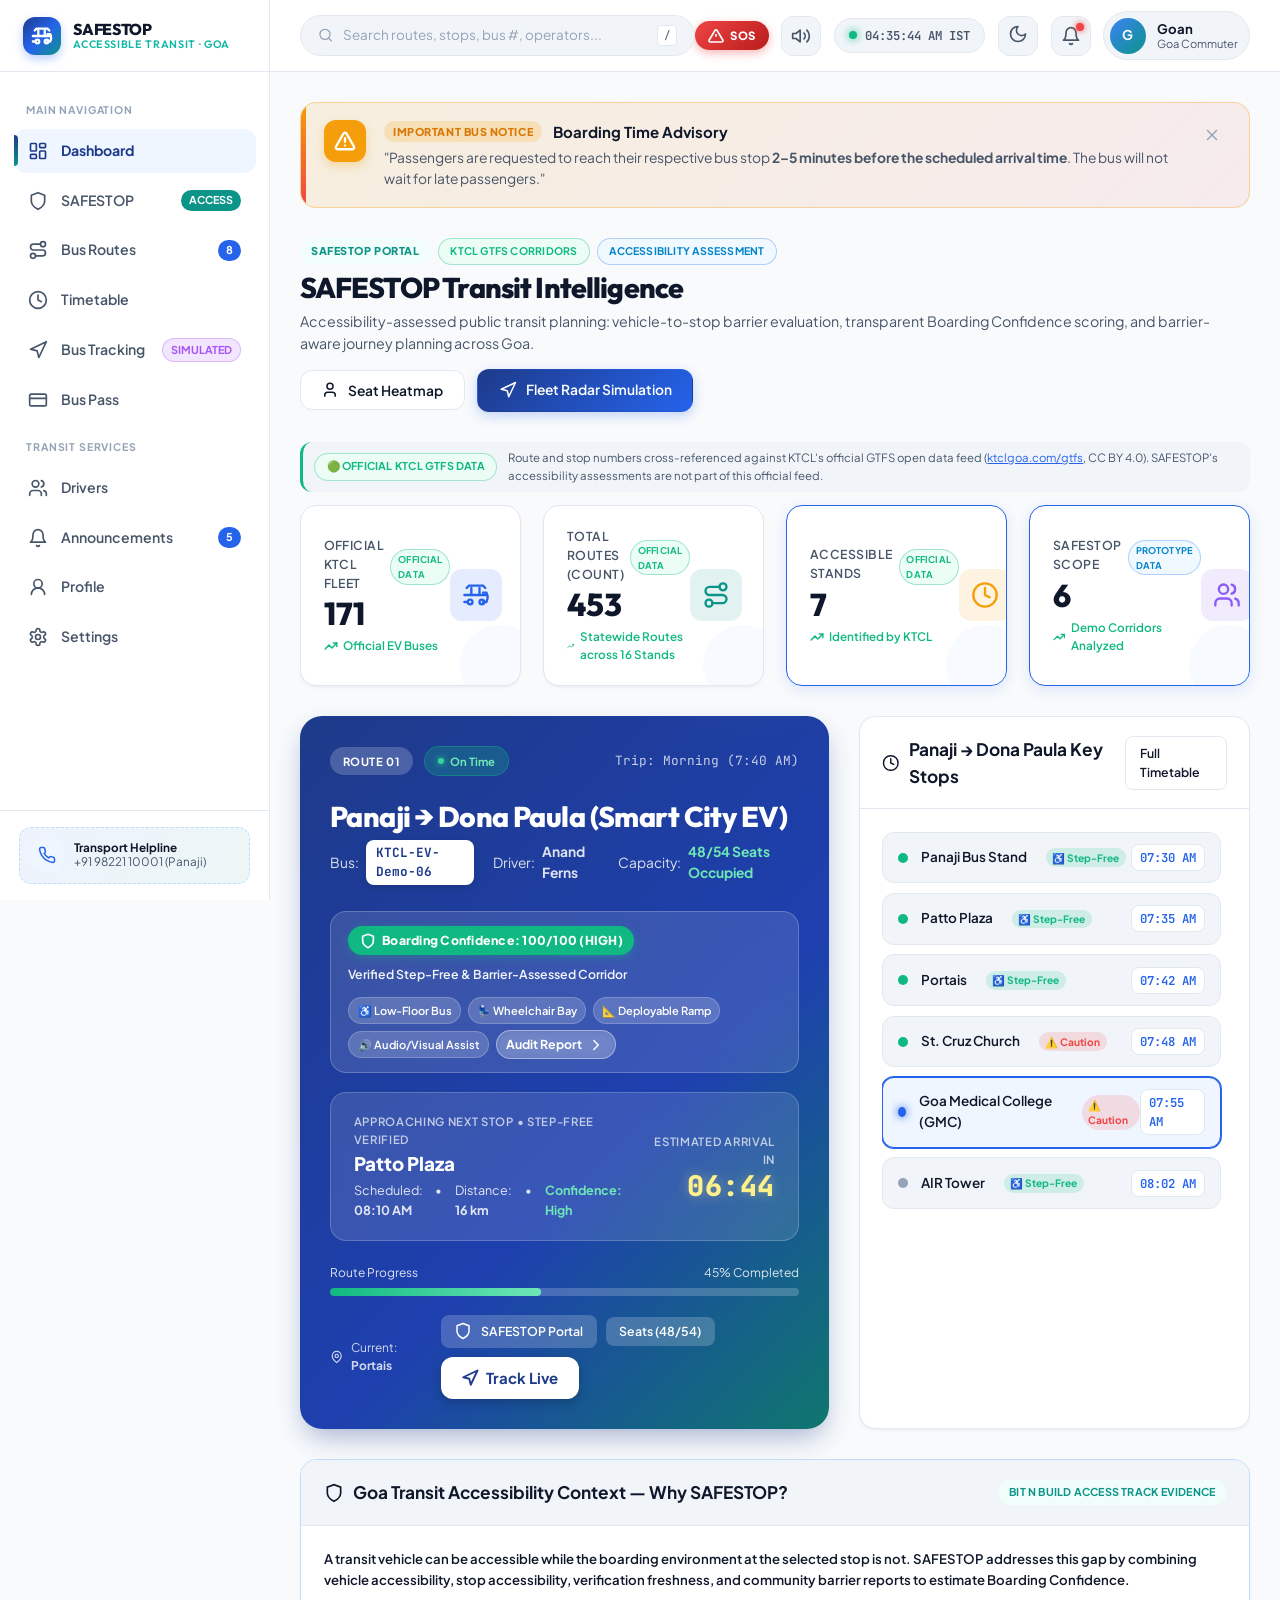
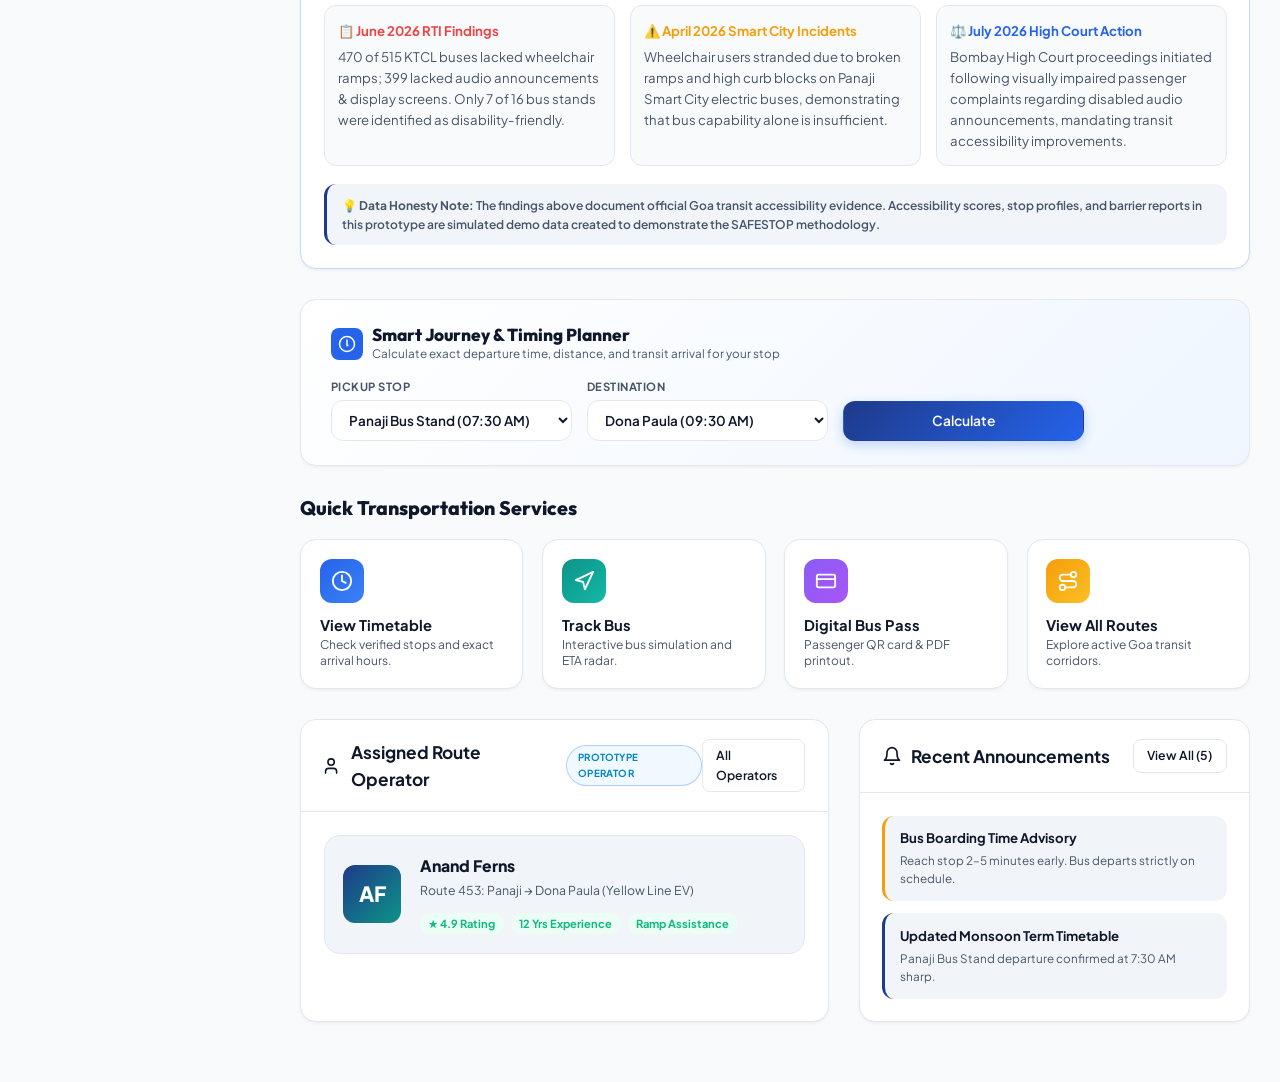
==== commit fea13374: "feat: finalize SAFESTOP demo experience" ====
--- a/index.html
+++ b/index.html
@@ -22,7 +22,7 @@
                     </div>
                     <div class="brand-text">
                         <span class="brand-title">SAFESTOP</span>
-                        <span class="brand-subtitle">Accessible Transit • GOA MOBILITY</span>
+                        <span class="brand-subtitle">Accessible Transit · Goa</span>
                     </div>
                 </a>
             </div>
@@ -49,8 +49,8 @@
                 </a>
                 <a href="tracking.html" class="nav-link">
                     <svg xmlns="http://www.w3.org/2000/svg" width="20" height="20" viewBox="0 0 24 24" fill="none" stroke="currentColor" stroke-width="2" stroke-linecap="round" stroke-linejoin="round"><polygon points="3 11 22 2 13 21 11 13 3 11"></polygon></svg>
-                    <span>Live Tracking</span>
-                    <span class="nav-badge live-pulse">LIVE</span>
+                    <span>Bus Tracking</span>
+                    <span class="nav-badge" style="background: rgba(168, 85, 247, 0.15); color: #a855f7; border: 1px solid rgba(168, 85, 247, 0.3);">SIMULATED</span>
                 </a>
                 <a href="bus-pass.html" class="nav-link">
                     <svg xmlns="http://www.w3.org/2000/svg" width="20" height="20" viewBox="0 0 24 24" fill="none" stroke="currentColor" stroke-width="2" stroke-linecap="round" stroke-linejoin="round"><rect width="20" height="14" x="2" y="5" rx="2"></rect><line x1="2" x2="22" y1="10" y2="10"></line></svg>
@@ -137,9 +137,9 @@
                     </a>
 
                     <a href="profile.html" class="header-profile-btn">
-                        <div class="avatar-circle header-student-avatar">PM</div>
+                        <div class="avatar-circle header-student-avatar">G</div>
                         <div class="profile-meta">
-                            <div class="profile-name header-student-name">Preyal Modi</div>
+                            <div class="profile-name header-student-name">Goan</div>
                             <div class="profile-role header-student-role">Goa Commuter</div>
                         </div>
                     </a>
@@ -178,7 +178,7 @@
                         <h1>
                             <span>SAFESTOP Transit Intelligence</span>
                         </h1>
-                        <p class="page-subtitle">Accessibility-assessed public transit monitoring: vehicle-to-stop barrier evaluation, live Boarding Confidence scoring, and barrier-aware journey planning across Goa.</p>
+                        <p class="page-subtitle">Accessibility-assessed public transit planning: vehicle-to-stop barrier evaluation, transparent Boarding Confidence scoring, and barrier-aware journey planning across Goa.</p>
                     </div>
                     <div class="page-actions">
                         <button type="button" class="btn btn-secondary trigger-seat-modal">
@@ -187,7 +187,7 @@
                         </button>
                         <a href="tracking.html" class="btn btn-primary">
                             <svg xmlns="http://www.w3.org/2000/svg" width="18" height="18" viewBox="0 0 24 24" fill="none" stroke="currentColor" stroke-width="2" stroke-linecap="round" stroke-linejoin="round"><polygon points="3 11 22 2 13 21 11 13 3 11"></polygon></svg>
-                            <span>Live Fleet Radar</span>
+                            <span>Fleet Radar Simulation</span>
                         </a>
                     </div>
                 </div>
--- a/css/style.css
+++ b/css/style.css
@@ -1098,54 +1098,158 @@
 }
 
 /* --------------------------------------------------------------------------
-   Seat Layout Heatmap Modal
+   Seat Layout Heatmap Modal — Realistic Bus Interior
    -------------------------------------------------------------------------- */
+.bus-interior-chassis {
+    background: var(--bg-surface);
+    border: 2px solid var(--border-color);
+    border-radius: 20px 20px 14px 14px;
+    padding: 0.85rem;
+    box-shadow: inset 0 0 15px rgba(0, 0, 0, 0.04), var(--shadow-sm);
+    position: relative;
+    max-width: 480px;
+    margin: 1rem auto;
+}
+
+.bus-front-header {
+    background: linear-gradient(135deg, #1e3a8a, #2563eb);
+    color: #ffffff;
+    padding: 0.45rem 0.85rem;
+    border-radius: 14px 14px 6px 6px;
+    font-size: 0.7rem;
+    font-weight: 800;
+    letter-spacing: 0.05em;
+    text-transform: uppercase;
+    display: flex;
+    align-items: center;
+    justify-content: center;
+    gap: 0.45rem;
+    margin-bottom: 0.75rem;
+    box-shadow: 0 2px 8px rgba(37, 99, 235, 0.25);
+}
+
+.bus-seat-deck {
+    background: var(--bg-base);
+    border: 1px solid var(--border-color);
+    border-radius: var(--radius-md);
+    padding: 0.85rem;
+}
+
+.bus-front-row {
+    display: flex;
+    align-items: center;
+    justify-content: space-between;
+    padding-bottom: 0.65rem;
+    margin-bottom: 0.65rem;
+    border-bottom: 1px dashed var(--border-color);
+    gap: 0.5rem;
+}
+
+.driver-cabin-card {
+    background: linear-gradient(135deg, #1e293b, #0f172a);
+    color: #38bdf8;
+    border: 1.5px solid #334155;
+    border-radius: var(--radius-sm);
+    padding: 0.35rem 0.65rem;
+    font-size: 0.7rem;
+    font-weight: 800;
+    display: flex;
+    align-items: center;
+    gap: 0.35rem;
+    letter-spacing: 0.04em;
+}
+
+.aisle-indicator-text {
+    font-size: 0.65rem;
+    font-weight: 700;
+    color: var(--text-muted);
+    font-family: var(--font-mono);
+}
+
+.staff-seats-group {
+    display: flex;
+    gap: 0.35rem;
+}
+
+.seat-box.staff-box {
+    background: var(--bg-muted);
+    color: var(--text-muted);
+    border: 1px solid var(--border-color);
+    width: 32px;
+    height: 32px;
+    font-size: 0.62rem;
+    cursor: default;
+}
+
+.seat-section-label {
+    font-size: 0.63rem;
+    font-weight: 800;
+    color: var(--text-muted);
+    letter-spacing: 0.05em;
+    text-transform: uppercase;
+    margin-bottom: 0.5rem;
+    text-align: center;
+}
+
 .bus-seat-grid {
     display: grid;
-    grid-template-columns: repeat(4, 1fr) 20px repeat(2, 1fr);
-    gap: 0.65rem;
-    max-width: 480px;
-    margin: 1.5rem auto;
-    padding: 1.5rem;
-    background: var(--bg-muted);
-    border-radius: var(--radius-lg);
-    border: 1px solid var(--border-color);
+    grid-template-columns: repeat(2, 36px) 24px repeat(2, 36px);
+    gap: 0.5rem 0.4rem;
+    justify-content: center;
+    margin: 0.5rem auto;
+    max-height: 320px;
+    overflow-y: auto;
+    padding: 0.5rem 0.25rem;
 }
 
 .seat-box {
-    width: 38px;
-    height: 42px;
-    border-radius: var(--radius-sm);
+    width: 36px;
+    height: 38px;
+    border-radius: 8px 8px 5px 5px;
     display: flex;
     flex-direction: column;
     align-items: center;
     justify-content: center;
-    font-size: 0.68rem;
-    font-weight: 700;
+    font-size: 0.7rem;
+    font-weight: 800;
     font-family: var(--font-mono);
     cursor: pointer;
     transition: all var(--transition-fast);
     border: 1.5px solid transparent;
     padding: 0;
     box-sizing: border-box;
+    position: relative;
+    box-shadow: inset 0 -3px 0 rgba(0, 0, 0, 0.15), var(--shadow-sm);
+}
+
+.seat-box::after {
+    content: '';
+    position: absolute;
+    top: 2px;
+    left: 4px;
+    right: 4px;
+    height: 3px;
+    background: rgba(255, 255, 255, 0.35);
+    border-radius: 2px;
 }
 
 .seat-box.occupied {
-    background-color: #ef4444;
+    background: linear-gradient(180deg, #ef4444 0%, #dc2626 100%);
     color: #ffffff;
-    border-color: #dc2626;
+    border-color: #b91c1c;
 }
 
 .seat-box.available {
-    background-color: #10b981;
+    background: linear-gradient(180deg, #10b981 0%, #059669 100%);
     color: #ffffff;
-    border-color: #059669;
+    border-color: #047857;
+    box-shadow: inset 0 -3px 0 rgba(0, 0, 0, 0.15), 0 0 6px rgba(16, 185, 129, 0.3);
 }
 
 .seat-box.reserved {
-    background-color: #8b5cf6;
+    background: linear-gradient(180deg, #8b5cf6 0%, #7c3aed 100%);
     color: #ffffff;
-    border-color: #7c3aed;
+    border-color: #6d28d9;
 }
 
 .seat-box.driver-seat {
@@ -1156,7 +1260,23 @@
 }
 
 .seat-aisle {
-    width: 20px;
+    width: 24px;
+    display: flex;
+    align-items: center;
+    justify-content: center;
+}
+
+.bus-rear-footer {
+    background: var(--bg-muted);
+    color: var(--text-muted);
+    border-top: 1px dashed var(--border-color);
+    padding: 0.35rem;
+    font-size: 0.63rem;
+    font-weight: 700;
+    text-align: center;
+    letter-spacing: 0.05em;
+    border-radius: 0 0 var(--radius-sm) var(--radius-sm);
+    margin-top: 0.5rem;
 }
 
 .stop-node-item {
